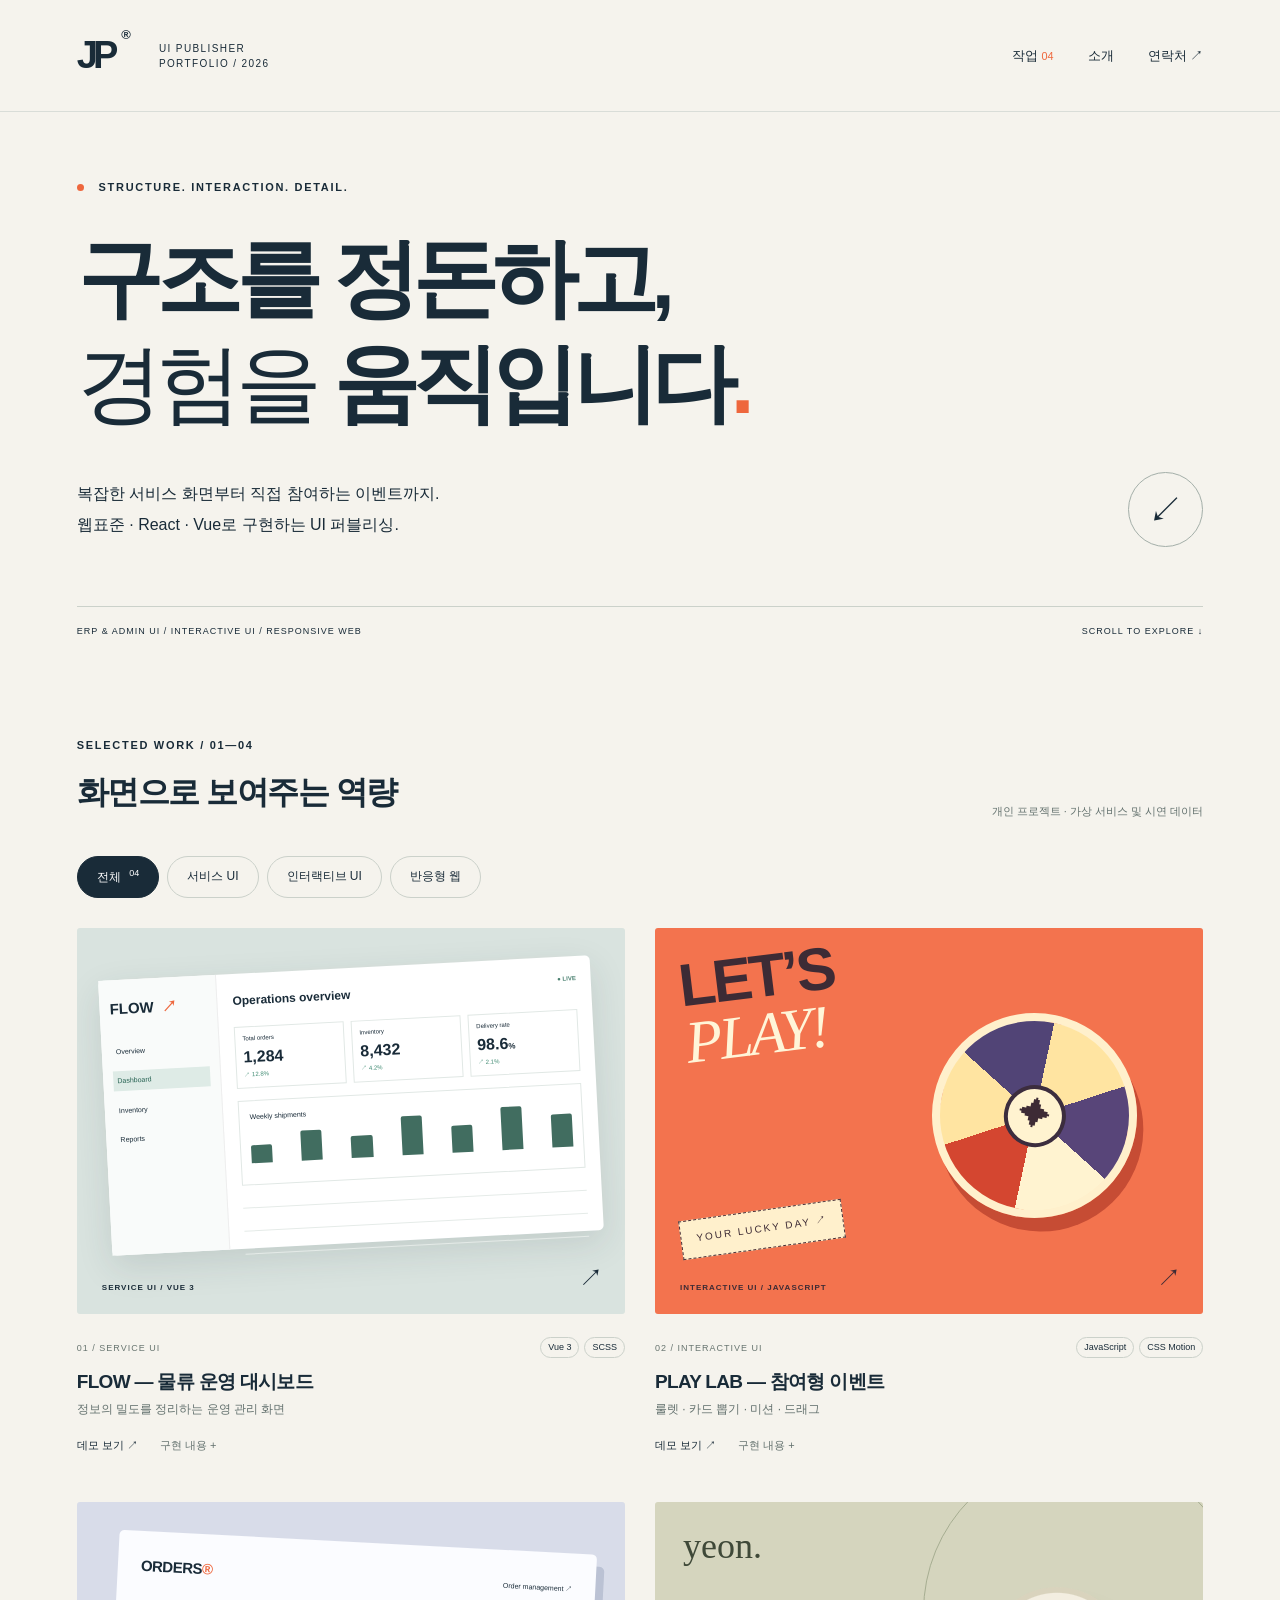
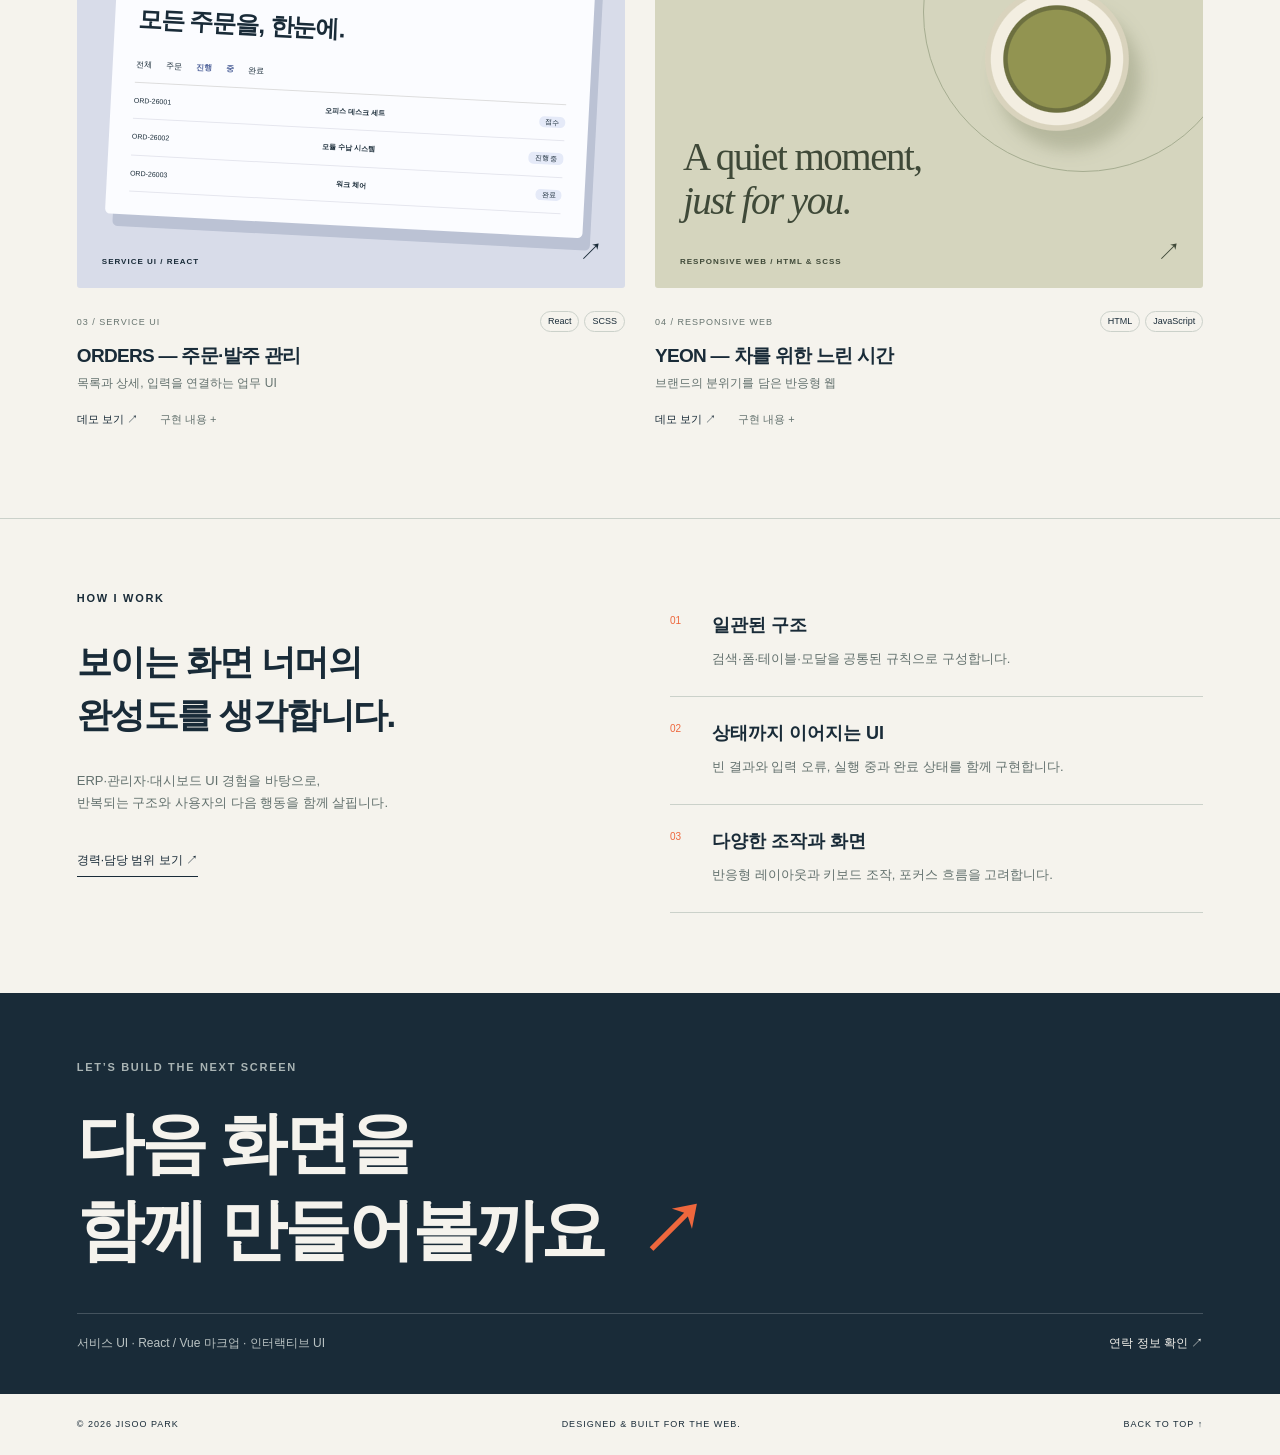
==== index.html @ fe29c584 "Add files via upload" ====
<!doctype html><html lang="ko"><head><meta charset="UTF-8"><meta name="viewport" content="width=device-width,initial-scale=1"><meta name="description" content="박지수의 UI 퍼블리싱 포트폴리오. 서비스 UI, React, Vue, JavaScript 인터랙션."><title>JISOO PARK — UI Publishing Portfolio</title>  <script type="module" crossorigin src="./assets/main-DHSq8TQf.js"></script>
  <link rel="modulepreload" crossorigin href="./assets/style-luWbWYtQ.js">
  <link rel="stylesheet" crossorigin href="./assets/style-BdWT83rc.css">
</head><body><a class="skip" href="#main">본문 바로가기</a><header class="site-header"><a class="wordmark" href="./index.html">JP<span>®</span></a><span class="header-caption">UI PUBLISHER<br>PORTFOLIO / 2026</span><nav aria-label="주요 메뉴"><a href="#work">작업 <small>04</small></a><a href="#about">소개</a><a href="#contact">연락처 ↗</a></nav></header><main id="main"><section class="hero"><div class="eyebrow"><span class="orange-dot"></span> STRUCTURE. INTERACTION. DETAIL.</div><h1>구조를 정돈하고,<br><span class="serif">경험을</span> 움직입니다<span class="orange">.</span></h1><div class="hero-bottom"><p>복잡한 서비스 화면부터 직접 참여하는 이벤트까지.<br>웹표준 · React · Vue로 구현하는 UI 퍼블리싱.</p><a class="circle-link" href="#work" aria-label="작업 보러 내려가기">↙</a></div><div class="hero-foot"><span>ERP & ADMIN UI / INTERACTIVE UI / RESPONSIVE WEB</span><span>SCROLL TO EXPLORE ↓</span></div></section><section class="work-section" id="work"><div class="section-heading"><div><div class="eyebrow">SELECTED WORK / 01—04</div><h2>화면으로 보여주는 역량</h2></div><p>개인 프로젝트 · 가상 서비스 및 시연 데이터</p></div><div class="filters" role="group" aria-label="작업 유형 필터"><button class="active" data-filter="all" aria-pressed="true">전체 <sup>04</sup></button><button data-filter="service" aria-pressed="false">서비스 UI</button><button data-filter="interactive" aria-pressed="false">인터랙티브 UI</button><button data-filter="responsive" aria-pressed="false">반응형 웹</button></div><p id="filter-status" class="sr-only" aria-live="polite"></p><div class="project-grid">
<article class="project" data-category="service"><a href="./demos/vue/" class="project-art art-admin" aria-label="물류 운영 대시보드 Vue 데모 보기"><div class="mini-admin"><aside><b>FLOW<span>↗</span></b><i>Overview</i><i class="selected">Dashboard</i><i>Inventory</i><i>Reports</i></aside><div class="mini-main"><div class="mini-top">Operations overview <span>● LIVE</span></div><div class="mini-kpis"><div>Total orders<strong>1,284</strong><em>↗ 12.8%</em></div><div>Inventory<strong>8,432</strong><em>↗ 4.2%</em></div><div>Delivery rate<strong>98.6<small>%</small></strong><em>↗ 2.1%</em></div></div><div class="mini-chart"><span>Weekly shipments</span><div class="bars"><i style="--h:40%"></i><i style="--h:65%"></i><i style="--h:48%"></i><i style="--h:85%"></i><i style="--h:60%"></i><i style="--h:95%"></i><i style="--h:72%"></i></div></div><div class="mini-lines"><i></i><i></i><i></i></div></div></div><span class="art-label">SERVICE UI / VUE 3</span><span class="art-arrow">↗</span></a><div class="project-caption"><div><span class="project-no">01 / SERVICE UI</span><h3>FLOW — 물류 운영 대시보드</h3><p>정보의 밀도를 정리하는 운영 관리 화면</p></div><div class="tags"><span>Vue 3</span><span>SCSS</span></div></div><div class="project-links"><a href="./demos/vue/">데모 보기 ↗</a><button data-detail="vue">구현 내용 +</button></div></article>
<article class="project" data-category="interactive"><a href="./demos/interactive/" class="project-art art-play" aria-label="JavaScript 참여형 UI 데모 보기"><span class="play-title">LET’S<br><em>PLAY!</em></span><div class="mini-wheel"><span>✦</span></div><div class="ticket">YOUR LUCKY DAY ↗</div><span class="art-label">INTERACTIVE UI / JAVASCRIPT</span><span class="art-arrow">↗</span></a><div class="project-caption"><div><span class="project-no">02 / INTERACTIVE UI</span><h3>PLAY LAB — 참여형 이벤트</h3><p>룰렛 · 카드 뽑기 · 미션 · 드래그</p></div><div class="tags"><span>JavaScript</span><span>CSS Motion</span></div></div><div class="project-links"><a href="./demos/interactive/">데모 보기 ↗</a><button data-detail="interactive">구현 내용 +</button></div></article>
<article class="project" data-category="service"><a href="./demos/react/" class="project-art art-orders" aria-label="React 주문 관리 데모 보기"><div class="order-preview"><div class="order-head"><b>ORDERS<span>®</span></b><span>Order management ↗</span></div><h4>모든 주문을, 한눈에.</h4><div class="order-preview-tabs">전체 주문 <b>진행 중</b> 완료</div><div class="preview-row"><span>ORD-26001</span><b>오피스 데스크 세트</b><em>접수</em></div><div class="preview-row"><span>ORD-26002</span><b>모듈 수납 시스템</b><em>진행 중</em></div><div class="preview-row"><span>ORD-26003</span><b>워크 체어</b><em>완료</em></div></div><span class="art-label">SERVICE UI / REACT</span><span class="art-arrow">↗</span></a><div class="project-caption"><div><span class="project-no">03 / SERVICE UI</span><h3>ORDERS — 주문·발주 관리</h3><p>목록과 상세, 입력을 연결하는 업무 UI</p></div><div class="tags"><span>React</span><span>SCSS</span></div></div><div class="project-links"><a href="./demos/react/">데모 보기 ↗</a><button data-detail="react">구현 내용 +</button></div></article>
<article class="project" data-category="responsive"><a href="./demos/brand/" class="project-art art-tea" aria-label="반응형 티 브랜드 웹 데모 보기"><span class="tea-logo">yeon.</span><div class="tea-orbit"></div><div class="tea-cup"></div><div class="tea-copy">A quiet moment,<br><em>just for you.</em></div><span class="art-label">RESPONSIVE WEB / HTML & SCSS</span><span class="art-arrow">↗</span></a><div class="project-caption"><div><span class="project-no">04 / RESPONSIVE WEB</span><h3>YEON — 차를 위한 느린 시간</h3><p>브랜드의 분위기를 담은 반응형 웹</p></div><div class="tags"><span>HTML</span><span>JavaScript</span></div></div><div class="project-links"><a href="./demos/brand/">데모 보기 ↗</a><button data-detail="brand">구현 내용 +</button></div></article>
</div></section><section class="about-section" id="about"><div><div class="eyebrow">HOW I WORK</div><h2>보이는 화면 너머의<br>완성도를 생각합니다.</h2><p>ERP·관리자·대시보드 UI 경험을 바탕으로,<br>반복되는 구조와 사용자의 다음 행동을 함께 살핍니다.</p><a href="./profile.html" class="text-link">경력·담당 범위 보기 ↗</a></div><div class="principles"><div><span>01</span><h3>일관된 구조</h3><p>검색·폼·테이블·모달을 공통된 규칙으로 구성합니다.</p></div><div><span>02</span><h3>상태까지 이어지는 UI</h3><p>빈 결과와 입력 오류, 실행 중과 완료 상태를 함께 구현합니다.</p></div><div><span>03</span><h3>다양한 조작과 화면</h3><p>반응형 레이아웃과 키보드 조작, 포커스 흐름을 고려합니다.</p></div></div></section><section class="contact-section" id="contact"><div class="eyebrow">LET’S BUILD THE NEXT SCREEN</div><h2>다음 화면을<br>함께 만들어볼까요<span>↗</span></h2><div class="contact-bottom"><p>서비스 UI · React / Vue 마크업 · 인터랙티브 UI</p><a id="contact-link" href="./profile.html#contact">연락 정보 확인 ↗</a></div></section></main><footer><span>© 2026 JISOO PARK</span><span>DESIGNED & BUILT FOR THE WEB.</span><a href="#">BACK TO TOP ↑</a></footer><dialog id="details"><button class="dialog-close" aria-label="닫기">×</button><div id="detail-body"></div></dialog></body></html>
---- assets/style-BdWT83rc.css ----
*{box-sizing:border-box}html{scroll-behavior:smooth;scroll-padding-top:24px}body{margin:0;background:#f5f3ed;color:#192b38;font-family:Arial,Apple SD Gothic Neo,Malgun Gothic,sans-serif;font-size:15px;line-height:1.65}a{color:inherit;text-decoration:none}button,input,select{font:inherit}button,a,input,select,summary{outline-offset:5px}button{cursor:pointer}button:disabled{cursor:wait;opacity:.55}button:focus-visible,a:focus-visible,input:focus-visible,select:focus-visible,summary:focus-visible{outline:3px solid #ee673d}.skip{position:fixed;left:16px;top:-100px;z-index:100;background:#192b38;color:#fff;padding:12px}.skip:focus{top:12px}.sr-only{position:absolute;width:1px;height:1px;overflow:hidden;clip-path:inset(50%)}.site-header,main>section,footer{padding-left:6%;padding-right:6%}.site-header{display:flex;align-items:center;gap:28px;height:112px;border-bottom:1px solid #d9ddd8}.wordmark{font-size:38px;font-weight:900;letter-spacing:-5px}.wordmark span{font-size:13px;vertical-align:top;letter-spacing:0;margin-left:8px}.header-caption{font-size:10px;line-height:1.5;letter-spacing:1.4px}.site-header nav{margin-left:auto;display:flex;gap:34px;font-size:13px}.site-header small{color:#ee673d}.eyebrow{font-size:11px;letter-spacing:1.7px;font-weight:700}.orange-dot{width:7px;height:7px;border-radius:50%;display:inline-block;background:#ee673d;margin-right:10px}.hero{padding-top:66px}.hero h1{font-size:clamp(40px,6.7vw,100px);line-height:1.22;letter-spacing:-.075em;margin:30px 0 28px;font-weight:800}.serif{font-weight:500}.orange{color:#ee673d}.hero-bottom{display:flex;align-items:center;justify-content:space-between;margin-bottom:50px}.hero-bottom p{font-size:16px;line-height:1.9}.circle-link{border:1px solid #a4afa9;border-radius:50%;width:75px;height:75px;display:grid;place-items:center;font-size:36px;transition:.25s}.circle-link:hover{background:#192b38;color:#f5f3ed;transform:rotate(-15deg)}.hero-foot{display:flex;justify-content:space-between;border-top:1px solid #cbd1ca;padding:17px 0;font-size:9px;letter-spacing:1px}.work-section{padding-top:80px;padding-bottom:90px}.section-heading{display:flex;align-items:end;justify-content:space-between}.section-heading h2{font-size:32px;letter-spacing:-1.5px;margin:12px 0}.section-heading>p{font-size:11px;color:#63716e}.filters{display:flex;gap:8px;flex-wrap:wrap;margin:25px 0 30px}.filters button{background:transparent;border:1px solid #cbd1ca;border-radius:30px;padding:9px 19px;font-size:12px;color:#192b38}.filters .active{background:#192b38;color:#fff;border-color:#192b38}.filters sup{margin-left:5px;font-size:9px}.project-grid{display:grid;grid-template-columns:1fr 1fr;gap:48px 30px}.project[hidden]{display:none}.project-art{display:block;position:relative;aspect-ratio:1.42;overflow:hidden;border-radius:3px}.art-label{position:absolute;bottom:20px;left:25px;font-size:8px;letter-spacing:1px;font-weight:700}.art-arrow{position:absolute;bottom:16px;right:22px;font-size:24px}.project-art>div{transition:transform .45s}.project-art:hover>div{transform:translateY(-4px)}.art-admin{background:#d9e3df;padding:40px 28px}.mini-admin{display:flex;background:#fff;border-radius:5px;box-shadow:0 12px 35px #243b3c20;height:90%;font-size:7px;transform:rotate(-3deg)}.mini-admin aside{width:24%;padding:17px 10px;border-right:1px solid #eee;background:#f9fbfa}.mini-admin aside b{font-size:15px;display:block;margin-bottom:20px}.mini-admin aside b span{color:#ee673d;margin-left:8px}.mini-admin i{display:block;font-style:normal;margin:10px 0;padding:4px}.mini-admin .selected{background:#deebe6;color:#276353}.mini-main{padding:18px 15px;flex:1}.mini-top{font-size:12px;font-weight:700}.mini-top>span{float:right;color:#4a8070;font-size:6px}.mini-kpis{display:flex;gap:7px;margin-top:15px}.mini-kpis>div{border:1px solid #e1e8e5;padding:7px;flex:1;font-size:6px}.mini-kpis strong{display:block;font-size:16px}.mini-kpis em{font-style:normal;color:#3e8a71}.mini-kpis small{font-size:8px}.mini-chart{border:1px solid #e1e8e5;margin-top:12px;padding:10px;height:85px}.bars{display:flex;align-items:end;gap:9%;height:45px;margin-top:5px}.bars i{background:#416d60;height:var(--h);width:8%;border-radius:2px 2px 0 0}.mini-lines i{display:block;border-bottom:1px solid #e5ebe8;height:13px}.art-play{background:#f3734e;color:#3d2b35}.play-title{position:absolute;top:20px;left:27px;font-size:60px;font-weight:900;line-height:.95;letter-spacing:-3px;z-index:1;transform:rotate(-7deg)}.play-title em{font-family:Georgia,serif;color:#fff5d8;font-weight:500}.mini-wheel{width:205px;height:205px;background:conic-gradient(#ffe4a1 0 60deg,#584579 60deg 120deg,#fff3d0 120deg 180deg,#d44630 180deg 240deg,#ffe4a1 240deg 300deg,#514476 300deg);border-radius:50%;position:absolute;right:12%;top:22%;border:8px solid #fff0cc;box-shadow:9px 12px #c64c34;display:grid;place-items:center;transform:rotate(12deg)}.mini-wheel span{border-radius:50%;background:#fff3d0;border:4px solid #3c2d3e;font-size:32px;width:62px;height:62px;text-align:center}.ticket{position:absolute;left:25px;bottom:65px;padding:10px 15px;background:#fff0cc;font-size:10px;letter-spacing:2px;transform:rotate(-8deg);border:1px dashed #4a3038}.art-orders{background:#d8dce9;padding:40px 35px}.order-preview{background:#fbfcff;border-radius:5px;padding:23px;box-shadow:8px 12px #bbc2d4;transform:rotate(3deg)}.order-head{display:flex;justify-content:space-between;align-items:center;font-size:7px}.order-head b{font-size:15px;letter-spacing:-.5px}.order-head b span{color:#ee673d}.order-preview h4{font-size:24px;letter-spacing:-1px;margin:20px 0}.order-preview-tabs{font-size:8px;word-spacing:12px;border-bottom:1px solid #ddd;padding-bottom:10px}.order-preview-tabs b{color:#52659c}.preview-row{display:flex;justify-content:space-between;font-size:7px;padding:12px 0;border-bottom:1px solid #e5e6ee}.preview-row em{font-style:normal;background:#e5eaf8;padding:0 6px;border-radius:5px}.art-tea{background:#d5d5be;color:#3f4938}.tea-logo{position:absolute;left:28px;top:15px;font-family:Georgia,serif;font-size:36px}.tea-orbit{width:320px;height:320px;border:1px solid #a6ad91;border-radius:50%;position:absolute;right:-40px;top:-50px}.tea-cup{position:absolute;right:12%;top:20%;width:160px;height:160px;border-radius:50%;background:radial-gradient(circle,#929451 0 43%,#6d7040 44% 47%,#f3eee1 48% 58%,#d9d3bd 59% 63%,transparent 64%);filter:drop-shadow(12px 19px 8px rgba(89,97,61,.2509803922))}.tea-copy{position:absolute;left:28px;bottom:65px;font-size:39px;line-height:1.13;font-family:Georgia,serif;letter-spacing:-1.5px}.tea-copy em{font-weight:400}.project-caption{display:flex;justify-content:space-between;gap:10px;padding-top:20px}.project-no{font-size:9px;letter-spacing:1px;color:#687570}.project-caption h3{font-size:19px;margin:7px 0 3px;letter-spacing:-.7px}.project-caption p{font-size:12px;color:#63716e;margin:0}.tags{display:flex;gap:5px;flex-wrap:wrap;align-content:start;padding-top:3px}.tags span{border:1px solid #cbd1ca;font-size:9px;padding:2px 7px;border-radius:20px;white-space:nowrap}.project-links{display:flex;gap:22px;margin-top:16px;font-size:11px}.project-links button{border:0;background:none;color:#63716e;padding:0}.about-section{border-top:1px solid #cbd1ca;padding-top:70px;padding-bottom:80px;display:grid;grid-template-columns:1fr 1fr;gap:60px}.about-section h2{font-size:35px;line-height:1.5;letter-spacing:-1.5px}.about-section p{font-size:13px;color:#63716e}.text-link{font-size:12px;border-bottom:1px solid;padding-bottom:5px;display:inline-block;margin-top:25px}.principles>div{position:relative;padding:22px 0 20px 42px;border-bottom:1px solid #cbd1ca}.principles span{position:absolute;left:0;top:24px;font-size:10px;color:#ee673d}.principles h3{margin:0;font-size:18px}.principles p{margin:7px 0}.contact-section{background:#192b38;color:#f5f3ed;padding-top:65px;padding-bottom:40px}.contact-section .eyebrow{color:#a9b4b4}.contact-section h2{font-size:clamp(32px,5.2vw,72px);line-height:1.3;letter-spacing:-3px;margin:24px 0 40px}.contact-section h2 span{color:#ee673d;margin-left:35px}.contact-bottom{display:flex;justify-content:space-between;border-top:1px solid rgba(255,255,255,.1882352941);padding-top:20px;font-size:12px}.contact-bottom p{margin:0;color:#bac3c3}footer{display:flex;justify-content:space-between;padding-top:23px;padding-bottom:23px;font-size:9px;letter-spacing:1px}dialog{border:0;border-radius:12px;padding:40px;width:min(620px,90vw);color:#192b38;background:#f5f3ed;max-height:85vh}dialog::backdrop{background:#15263199}.dialog-close{position:absolute;right:15px;top:10px;border:0;background:none;font-size:30px}dialog h2{font-size:28px}dialog li{margin-bottom:10px}dialog .button{display:inline-block;margin-top:20px}.button{border:0;background:#192b38;color:#fff;padding:10px 20px;border-radius:6px;font-size:13px}.button.secondary{background:#fff;color:#192b38;border:1px solid #ced7d2}.badge{padding:4px 9px;border-radius:20px;background:#e6eee9;color:#3e6556;font-size:11px;white-space:nowrap}.notice{padding:12px 16px;background:#fff3df;border:1px solid #eadcc0;border-radius:6px;font-size:12px;color:#736447}.demo-top{display:flex;justify-content:space-between;align-items:center;padding:16px 5%;background:#192b38;color:#fff;font-size:12px}.demo-wrap{max-width:1250px;margin:auto;padding:40px 5%}.demo-wrap h1{font-size:34px;letter-spacing:-1.5px;margin:8px 0}.demo-wrap h2{font-size:20px}.demo-heading{display:flex;justify-content:space-between;align-items:center;gap:20px;margin:25px 0}.subtle{color:#6a7774;font-size:13px}.stat-grid{display:grid;grid-template-columns:repeat(3,1fr);gap:18px;margin:24px 0}.stat{background:#fff;border:1px solid #dde3dd;border-radius:8px;padding:22px}.stat strong{display:block;font-size:30px;margin-top:8px}.stat small{color:#41705e}.panel{background:#fff;border:1px solid #dde3dd;border-radius:8px;padding:24px;margin:18px 0}.toolbar{display:flex;flex-wrap:wrap;gap:10px;align-items:end}.toolbar label{display:grid;gap:5px;font-size:12px;flex:1;min-width:130px}input,select{border:1px solid #cbd5ce;border-radius:5px;padding:9px 12px;max-width:100%;background:#fff;color:#192b38}table{width:100%;border-collapse:collapse;white-space:nowrap;font-size:13px}th{text-align:left;background:#f4f6f3;font-size:11px;color:#6a7774}td,th{padding:14px 12px;border-bottom:1px solid #e6ebe6}.table-scroll{overflow:auto;margin-top:20px}.table-link{border:0;background:none;color:#315e81;text-decoration:underline}.pagination{display:flex;justify-content:center;gap:8px;margin-top:20px}.pagination button{border:1px solid #d4dcd5;background:#fff;padding:5px 12px;border-radius:4px}.pagination .active{background:#192b38;color:#fff}.demo-tabs{display:flex;gap:6px;border-bottom:1px solid #cbd5ce;margin:20px 0}.demo-tabs button{border:0;background:none;padding:10px 18px;color:#627069}.demo-tabs .active{border-bottom:2px solid #ee673d;color:#192b38;font-weight:700}.data-chart{display:flex;align-items:end;gap:6%;height:170px;padding-top:20px;border-bottom:1px solid #d4dcd5}.data-chart>div{height:var(--h);background:#4f7c68;flex:1;min-height:15px;border-radius:5px 5px 0 0;position:relative}.data-chart span{position:absolute;bottom:4px;left:0;right:0;text-align:center;color:#fff;font-size:11px}.detail-grid{display:grid;grid-template-columns:1fr 1fr;gap:18px}.empty{text-align:center;padding:35px;color:#667771}.error{color:#b84428;font-size:12px}.form-stack{display:grid;gap:15px}.form-stack label{display:grid;gap:5px;font-size:13px}.toast{padding:12px;background:#dfeee6;border-radius:6px;margin:15px 0}.lab-body{background:#fff6e9}.lab-title{font-family:Georgia,serif;font-size:65px!important;color:#47314d}.lab-tabs{display:flex;gap:10px;flex-wrap:wrap;margin:22px 0}.lab-tabs button{padding:10px 20px;border:1px solid #d9cfc5;background:transparent;border-radius:25px}.lab-tabs .active{background:#49364f;color:#fff}.lab-panel{background:#fffdfa;border:1px solid #e6d8ca;border-radius:15px;padding:35px;text-align:center;min-height:400px}.wheel-wrap{position:relative;width:260px;height:260px;margin:15px auto 30px}.wheel{width:100%;height:100%;border:10px solid #f5dfb2;border-radius:50%;background:conic-gradient(#eb7657 0 60deg,#6d5882 60deg 120deg,#edc46f 120deg 180deg,#eb7657 180deg 240deg,#6d5882 240deg 300deg,#edc46f 300deg);transition:transform 3s cubic-bezier(.12,.65,.13,1);display:grid;place-items:center}.wheel b{background:#fff5e1;border-radius:50%;width:70px;height:70px;display:grid;place-items:center;font-size:30px;color:#49364f}.pointer{position:absolute;top:-10px;left:calc(50% - 12px);border-left:12px solid transparent;border-right:12px solid transparent;border-top:28px solid #49364f;z-index:1}.prize-legend{font-size:12px;color:#746572}.cards{display:flex;gap:16px;justify-content:center;margin:35px 0;flex-wrap:wrap}.draw-card{background:#6b577b;border:4px solid #e5c58a;color:#fff1d3;width:120px;height:160px;border-radius:10px;font-size:32px;transition:transform .3s}.draw-card.revealed{background:#fff0d5;color:#49364f;font-size:17px;transform:rotate(-3deg)}.mission-list{max-width:580px;margin:25px auto;text-align:left}.mission-row{display:flex;justify-content:space-between;align-items:center;padding:15px 0;border-bottom:1px solid #e4d9ce;gap:10px}.mission-row button{border:1px solid #d6c9bf;border-radius:6px;padding:7px 12px;background:#fff}.mission-row button:disabled{cursor:default}.mission-progress{width:100%;accent-color:#ee673d;height:16px}.drag-list{list-style:none;padding:0;max-width:550px;margin:25px auto;display:grid;gap:10px}.drag-item{display:flex;align-items:center;justify-content:space-between;background:#f4ece1;padding:16px;border:1px solid #dacabb;border-radius:6px;gap:10px;cursor:grab}.drag-item button{border:1px solid #cbb9a9;background:#fff;padding:4px 12px;border-radius:4px}.drag-item.selected{outline:3px solid #ed704f}.tea-page{background:#eff0e6;color:#3f4938}.tea-nav{display:flex;align-items:center;justify-content:space-between;padding:22px 6%;border-bottom:1px solid #ccd1be}.tea-nav b{font:36px Georgia,serif}.tea-nav div{display:flex;gap:25px;font-size:13px}.brand-hero{padding:70px 6%;min-height:500px;display:flex;align-items:center;justify-content:space-between;background:#d9ddc6;overflow:hidden;gap:30px}.brand-hero h1{font:clamp(42px,6vw,82px)/1.15 Georgia,serif;letter-spacing:-2px}.brand-hero p{font-size:14px;line-height:2}.brand-cup{flex:0 0 300px;width:300px;height:300px;background:radial-gradient(circle,#919952 0 43%,#6b773c 44% 47%,#fbf7e8 48% 57%,#c3c8ad 58% 62%,transparent 63%);filter:drop-shadow(20px 24px 12px rgba(83,101,53,.1882352941));border:1px solid #b8c0a5;border-radius:50%}.brand-section{max-width:1200px;margin:auto;padding:65px 6%}.brand-section h2{font:38px Georgia,serif}.tea-products{display:grid;grid-template-columns:repeat(3,1fr);gap:20px;margin-top:30px}.tea-product{padding:25px;background:#e3e6d6;border:1px solid #cbd1bd}.tea-tin{height:160px;margin:0 auto 25px;width:110px;background:linear-gradient(90deg,#819075,#a8b496,#849578);border-radius:7px 7px 15px 15px;display:grid;place-items:center;font:24px Georgia,serif;box-shadow:12px 12px #344c3020;color:#fff}.tea-product:nth-child(2) .tea-tin{background:linear-gradient(90deg,#b49168,#ccb28d,#b39875)}.tea-product:nth-child(3) .tea-tin{background:linear-gradient(90deg,#a17e79,#bca09b,#9f8179)}.tea-product h3{font-size:18px;margin:10px 0}.tea-product p{font-size:12px}.tea-product button{background:none;border:0;border-bottom:1px solid #526047;padding:6px 0}.faq details{border-bottom:1px solid #cbd1bd;padding:18px 0}.faq summary{cursor:pointer}.faq p{font-size:13px;color:#63705b}.profile-wrap{max-width:850px;margin:auto;padding:60px 6%}.profile-wrap section{padding:20px 0;border-bottom:1px solid #ccd1ca}.profile-wrap h1{font-size:45px;margin:5px 0}.profile-wrap li{margin:10px 0}@media(min-width:1500px){.site-header,main>section,footer{padding-left:max(6%,(100vw - 1320px) / 2);padding-right:max(6%,(100vw - 1320px) / 2)}}@media(max-width:800px){.site-header{height:85px;gap:18px}.site-header nav{gap:18px}.hero{padding-top:44px}.hero h1{font-size:8.2vw}.hero-bottom{margin-bottom:30px}.hero-bottom p{font-size:13px}.hero-foot{font-size:7px}.hero-foot span:last-child{display:none}.work-section{padding-top:50px}.section-heading{display:block}.section-heading h2{font-size:27px}.project-grid{gap:35px 20px}.project-caption{display:block}.tags{margin-top:9px}.project-art{aspect-ratio:1.2}.mini-admin{min-width:260px}.art-admin{padding:35px 15px}.mini-wheel{width:145px;height:145px;right:8%;top:30%}.play-title{font-size:45px}.order-preview{min-width:250px;padding:15px}.art-orders{padding:40px 20px}.tea-copy{font-size:29px}.tea-cup{width:130px;height:130px;right:4%}.about-section{gap:30px}.about-section h2{font-size:27px}.principles>div{padding-left:30px}.contact-bottom{gap:20px}.brand-cup{flex-basis:220px;height:220px}.tea-products{gap:10px}.tea-product{padding:20px 12px}}@media(max-width:560px){.header-caption{display:none}.site-header nav{font-size:11px}.hero h1{font-size:9vw;margin:30px 0}.hero-bottom p{font-size:12px}.circle-link{width:49px;height:49px;font-size:26px}.project-grid{grid-template-columns:1fr}.project-art{aspect-ratio:1.4}.mini-admin{min-width:0}.mini-wheel{width:190px;height:190px;top:20%}.play-title{font-size:60px}.project-caption{display:flex}.project-caption h3{font-size:17px}.tags{max-width:90px}.tea-copy{font-size:38px}.tea-cup{width:160px;height:160px;right:8%}.about-section{grid-template-columns:1fr}.about-section h2{font-size:30px}.contact-section h2{letter-spacing:-1.5px}.contact-bottom{display:block}.contact-bottom a{display:inline-block;margin-top:20px}footer span:nth-child(2){display:none}.stat-grid{gap:8px}.stat{padding:12px}.stat strong{font-size:23px}.stat small{font-size:9px}.demo-wrap{padding-top:24px}.demo-wrap h1{font-size:28px}.demo-heading{flex-wrap:wrap}.panel{padding:16px}.detail-grid{grid-template-columns:1fr}.lab-panel{padding:25px 12px}.lab-title{font-size:48px!important}.cards{gap:8px}.draw-card{width:85px;height:125px}.brand-hero{display:block;padding-top:40px}.brand-cup{width:240px;height:240px;margin:30px auto 0}.tea-nav div{gap:15px}.tea-products{grid-template-columns:1fr}.tea-product{padding:25px}.tea-tin{height:180px;width:130px}.hero-foot{letter-spacing:.3px}.drag-item{padding:12px;font-size:12px}.drag-item button{padding:4px 8px}}@media(prefers-reduced-motion:reduce){html{scroll-behavior:auto}*,*:before,*:after{animation-duration:.01ms!important;transition-duration:.01ms!important}.wheel{transition-duration:.01ms!important}}.resume-page{background:#e8ece9}.resume-layout{max-width:1080px;margin:0 auto;padding:32px 24px 55px}.resume-toolbar{display:flex;justify-content:space-between;align-items:center;gap:20px}.resume-toolbar p{margin:5px 0;font-size:22px;font-weight:700;letter-spacing:-.7px}.resume-actions{display:flex;gap:10px;flex-wrap:wrap}.resume-help{font-size:12px;color:#5a6962;margin:16px 0 25px}.resume-sheet{background:#fff;padding:45px 48px;margin-bottom:25px;box-shadow:0 5px 25px #172f2010;border:1px solid #dbe2dc}.card-title{display:flex;justify-content:space-between;gap:20px;align-items:center;border-bottom:2px solid #192b38;padding-bottom:20px;margin-bottom:22px}.card-title h1{font-size:32px;letter-spacing:-1px;margin:10px 0 4px;line-height:1.4}.card-title p{margin:0;font-size:13px}.card-title .eyebrow{font-size:10px;color:#65736c}.card-title>span{font-size:10px;letter-spacing:1px;white-space:nowrap;color:#63726a}.card-title h2{font-size:26px;margin:8px 0;letter-spacing:-1px}.card-summary{font-size:13px;line-height:1.85;margin-bottom:25px}.card-section{margin:22px 0}.card-section h2{font-size:17px;letter-spacing:-.4px;margin:0 0 10px}.resume-table{table-layout:fixed;white-space:normal;font-size:12px;border:1px solid #d9d9d9;color:#192b38}.resume-table th,.resume-table td{border:1px solid #d9d9d9;padding:11px 12px;vertical-align:middle;overflow-wrap:anywhere;line-height:1.65}.resume-table th{background:#e9eef1;color:#192b38;font-size:11px;font-weight:700}.resume-table thead th{text-align:center}.resume-table thead~tbody tr:nth-child(2n){background:#f8faf9}.card-note{font-size:12px;line-height:1.85}.resume-foot{display:flex;justify-content:space-between;gap:20px;font-size:12px;color:#586b60}.resume-table-wrap{width:100%;overflow-x:auto}@media(max-width:650px){.resume-layout{padding:22px 14px}.resume-toolbar{align-items:start;flex-direction:column}.resume-actions{width:100%}.resume-actions>*{text-align:center;flex:1;font-size:12px;padding:10px}.resume-sheet{padding:25px 18px}.card-title h1{font-size:27px}.card-title h2{font-size:22px}.resume-table{font-size:11px}.resume-table th,.resume-table td{padding:9px 7px}.card-section .resume-table{min-width:540px}.card-section:first-of-type .resume-table{min-width:470px}.resume-help{font-size:11px}.resume-foot{flex-direction:column;gap:8px}.card-summary{font-size:12px}.card-title .eyebrow{font-size:8px}}@page{size:A4 portrait;margin:13mm}@media print{html,body.resume-page{margin:0!important;padding:0!important;background:#fff!important;color:#000!important;font-size:10pt;scroll-behavior:auto}.no-print,.skip{display:none!important}.resume-layout{max-width:none;margin:0;padding:0}.resume-sheet{border:0;box-shadow:none;padding:0;margin:0;break-after:page;page-break-after:always}.resume-sheet:last-child{break-after:auto;page-break-after:auto}.card-title{border-bottom:1pt solid #000;padding-bottom:4mm;margin-bottom:4mm;break-inside:avoid}.card-title h1{font-size:22pt;margin:2mm 0}.card-title h2{font-size:18pt}.card-title .eyebrow{font-size:8pt}.card-summary{font-size:10pt;line-height:1.65;margin-bottom:4mm}.card-section{margin:4mm 0;break-inside:avoid;page-break-inside:avoid}.card-section h2{font-size:12pt;margin-bottom:2mm;break-after:avoid}.resume-table-wrap{overflow:visible}.resume-table,.card-section .resume-table,.card-section:first-of-type .resume-table{width:100%;min-width:0;font-size:9pt;table-layout:fixed}.resume-table th,.resume-table td{padding:2.2mm 2.5mm;border:.5pt solid #aaa;line-height:1.5;color:#000;font-size:9pt}.resume-table th{background:#eceff1!important;print-color-adjust:exact;-webkit-print-color-adjust:exact}.resume-table tr{break-inside:avoid;page-break-inside:avoid}.resume-table thead{display:table-header-group}.card-note{font-size:10pt;line-height:1.65}a{color:#000;text-decoration:none}}.resume-review{margin:0 0 24px;padding:14px 18px;background:#fff6e8;border:1px solid #e7d4b7;border-radius:6px;font-size:12px}.resume-review summary{cursor:pointer;font-weight:700}.resume-review li{margin:7px 0;line-height:1.8}
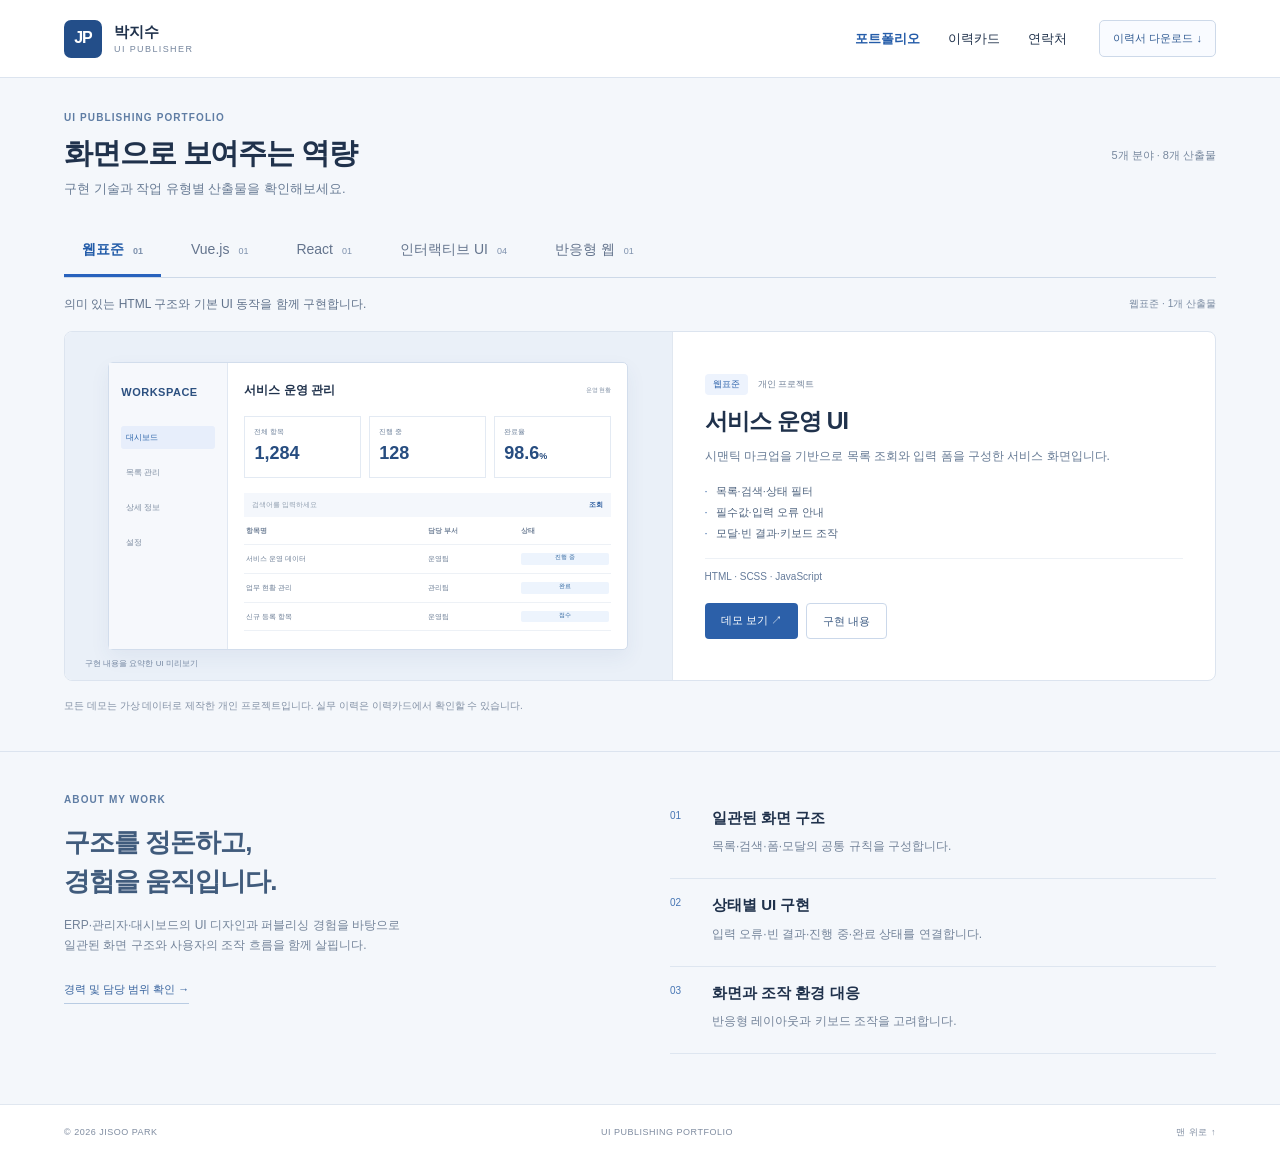
==== commit d75650b0: "Add files via upload" ====
--- a/index.html
+++ b/index.html
@@ -1,9 +1,4 @@
-<!doctype html><html lang="ko"><head><meta charset="UTF-8"><meta name="viewport" content="width=device-width,initial-scale=1"><meta name="description" content="박지수의 UI 퍼블리싱 포트폴리오. 서비스 UI, React, Vue, JavaScript 인터랙션."><title>JISOO PARK — UI Publishing Portfolio</title>  <script type="module" crossorigin src="./assets/main-DHSq8TQf.js"></script>
-  <link rel="modulepreload" crossorigin href="./assets/style-luWbWYtQ.js">
-  <link rel="stylesheet" crossorigin href="./assets/style-BdWT83rc.css">
-</head><body><a class="skip" href="#main">본문 바로가기</a><header class="site-header"><a class="wordmark" href="./index.html">JP<span>®</span></a><span class="header-caption">UI PUBLISHER<br>PORTFOLIO / 2026</span><nav aria-label="주요 메뉴"><a href="#work">작업 <small>04</small></a><a href="#about">소개</a><a href="#contact">연락처 ↗</a></nav></header><main id="main"><section class="hero"><div class="eyebrow"><span class="orange-dot"></span> STRUCTURE. INTERACTION. DETAIL.</div><h1>구조를 정돈하고,<br><span class="serif">경험을</span> 움직입니다<span class="orange">.</span></h1><div class="hero-bottom"><p>복잡한 서비스 화면부터 직접 참여하는 이벤트까지.<br>웹표준 · React · Vue로 구현하는 UI 퍼블리싱.</p><a class="circle-link" href="#work" aria-label="작업 보러 내려가기">↙</a></div><div class="hero-foot"><span>ERP & ADMIN UI / INTERACTIVE UI / RESPONSIVE WEB</span><span>SCROLL TO EXPLORE ↓</span></div></section><section class="work-section" id="work"><div class="section-heading"><div><div class="eyebrow">SELECTED WORK / 01—04</div><h2>화면으로 보여주는 역량</h2></div><p>개인 프로젝트 · 가상 서비스 및 시연 데이터</p></div><div class="filters" role="group" aria-label="작업 유형 필터"><button class="active" data-filter="all" aria-pressed="true">전체 <sup>04</sup></button><button data-filter="service" aria-pressed="false">서비스 UI</button><button data-filter="interactive" aria-pressed="false">인터랙티브 UI</button><button data-filter="responsive" aria-pressed="false">반응형 웹</button></div><p id="filter-status" class="sr-only" aria-live="polite"></p><div class="project-grid">
-<article class="project" data-category="service"><a href="./demos/vue/" class="project-art art-admin" aria-label="물류 운영 대시보드 Vue 데모 보기"><div class="mini-admin"><aside><b>FLOW<span>↗</span></b><i>Overview</i><i class="selected">Dashboard</i><i>Inventory</i><i>Reports</i></aside><div class="mini-main"><div class="mini-top">Operations overview <span>● LIVE</span></div><div class="mini-kpis"><div>Total orders<strong>1,284</strong><em>↗ 12.8%</em></div><div>Inventory<strong>8,432</strong><em>↗ 4.2%</em></div><div>Delivery rate<strong>98.6<small>%</small></strong><em>↗ 2.1%</em></div></div><div class="mini-chart"><span>Weekly shipments</span><div class="bars"><i style="--h:40%"></i><i style="--h:65%"></i><i style="--h:48%"></i><i style="--h:85%"></i><i style="--h:60%"></i><i style="--h:95%"></i><i style="--h:72%"></i></div></div><div class="mini-lines"><i></i><i></i><i></i></div></div></div><span class="art-label">SERVICE UI / VUE 3</span><span class="art-arrow">↗</span></a><div class="project-caption"><div><span class="project-no">01 / SERVICE UI</span><h3>FLOW — 물류 운영 대시보드</h3><p>정보의 밀도를 정리하는 운영 관리 화면</p></div><div class="tags"><span>Vue 3</span><span>SCSS</span></div></div><div class="project-links"><a href="./demos/vue/">데모 보기 ↗</a><button data-detail="vue">구현 내용 +</button></div></article>
-<article class="project" data-category="interactive"><a href="./demos/interactive/" class="project-art art-play" aria-label="JavaScript 참여형 UI 데모 보기"><span class="play-title">LET’S<br><em>PLAY!</em></span><div class="mini-wheel"><span>✦</span></div><div class="ticket">YOUR LUCKY DAY ↗</div><span class="art-label">INTERACTIVE UI / JAVASCRIPT</span><span class="art-arrow">↗</span></a><div class="project-caption"><div><span class="project-no">02 / INTERACTIVE UI</span><h3>PLAY LAB — 참여형 이벤트</h3><p>룰렛 · 카드 뽑기 · 미션 · 드래그</p></div><div class="tags"><span>JavaScript</span><span>CSS Motion</span></div></div><div class="project-links"><a href="./demos/interactive/">데모 보기 ↗</a><button data-detail="interactive">구현 내용 +</button></div></article>
-<article class="project" data-category="service"><a href="./demos/react/" class="project-art art-orders" aria-label="React 주문 관리 데모 보기"><div class="order-preview"><div class="order-head"><b>ORDERS<span>®</span></b><span>Order management ↗</span></div><h4>모든 주문을, 한눈에.</h4><div class="order-preview-tabs">전체 주문 <b>진행 중</b> 완료</div><div class="preview-row"><span>ORD-26001</span><b>오피스 데스크 세트</b><em>접수</em></div><div class="preview-row"><span>ORD-26002</span><b>모듈 수납 시스템</b><em>진행 중</em></div><div class="preview-row"><span>ORD-26003</span><b>워크 체어</b><em>완료</em></div></div><span class="art-label">SERVICE UI / REACT</span><span class="art-arrow">↗</span></a><div class="project-caption"><div><span class="project-no">03 / SERVICE UI</span><h3>ORDERS — 주문·발주 관리</h3><p>목록과 상세, 입력을 연결하는 업무 UI</p></div><div class="tags"><span>React</span><span>SCSS</span></div></div><div class="project-links"><a href="./demos/react/">데모 보기 ↗</a><button data-detail="react">구현 내용 +</button></div></article>
-<article class="project" data-category="responsive"><a href="./demos/brand/" class="project-art art-tea" aria-label="반응형 티 브랜드 웹 데모 보기"><span class="tea-logo">yeon.</span><div class="tea-orbit"></div><div class="tea-cup"></div><div class="tea-copy">A quiet moment,<br><em>just for you.</em></div><span class="art-label">RESPONSIVE WEB / HTML & SCSS</span><span class="art-arrow">↗</span></a><div class="project-caption"><div><span class="project-no">04 / RESPONSIVE WEB</span><h3>YEON — 차를 위한 느린 시간</h3><p>브랜드의 분위기를 담은 반응형 웹</p></div><div class="tags"><span>HTML</span><span>JavaScript</span></div></div><div class="project-links"><a href="./demos/brand/">데모 보기 ↗</a><button data-detail="brand">구현 내용 +</button></div></article>
-</div></section><section class="about-section" id="about"><div><div class="eyebrow">HOW I WORK</div><h2>보이는 화면 너머의<br>완성도를 생각합니다.</h2><p>ERP·관리자·대시보드 UI 경험을 바탕으로,<br>반복되는 구조와 사용자의 다음 행동을 함께 살핍니다.</p><a href="./profile.html" class="text-link">경력·담당 범위 보기 ↗</a></div><div class="principles"><div><span>01</span><h3>일관된 구조</h3><p>검색·폼·테이블·모달을 공통된 규칙으로 구성합니다.</p></div><div><span>02</span><h3>상태까지 이어지는 UI</h3><p>빈 결과와 입력 오류, 실행 중과 완료 상태를 함께 구현합니다.</p></div><div><span>03</span><h3>다양한 조작과 화면</h3><p>반응형 레이아웃과 키보드 조작, 포커스 흐름을 고려합니다.</p></div></div></section><section class="contact-section" id="contact"><div class="eyebrow">LET’S BUILD THE NEXT SCREEN</div><h2>다음 화면을<br>함께 만들어볼까요<span>↗</span></h2><div class="contact-bottom"><p>서비스 UI · React / Vue 마크업 · 인터랙티브 UI</p><a id="contact-link" href="./profile.html#contact">연락 정보 확인 ↗</a></div></section></main><footer><span>© 2026 JISOO PARK</span><span>DESIGNED & BUILT FOR THE WEB.</span><a href="#">BACK TO TOP ↑</a></footer><dialog id="details"><button class="dialog-close" aria-label="닫기">×</button><div id="detail-body"></div></dialog></body></html>+<!doctype html><html lang="ko"><head><meta charset="UTF-8"><meta name="viewport" content="width=device-width,initial-scale=1"><meta name="description" content="박지수 UI 퍼블리싱 포트폴리오. 웹표준, Vue.js, React, 인터랙티브 UI, 반응형 웹 작업."><title>박지수 | UI Publishing Portfolio</title>  <script type="module" crossorigin src="./assets/main-Cz-np5Fl.js"></script>
+  <link rel="modulepreload" crossorigin href="./assets/style-B8U0cxuc.js">
+  <link rel="stylesheet" crossorigin href="./assets/style-CICm_Bfz.css">
+</head><body class="portfolio-page"><a class="skip" href="#work">본문 바로가기</a><header class="site-header"><a class="portfolio-brand" href="./index.html"><span class="brand-symbol">JP</span><span><strong>박지수</strong><small>UI PUBLISHER</small></span></a><nav aria-label="주요 메뉴"><a class="nav-current" href="#work">포트폴리오</a><a href="./profile.html">이력카드</a><a href="./profile.html#contact">연락처</a></nav><a class="header-resume" href="./downloads/jisoo-career-card.docx" download>이력서 다운로드 ↓</a></header><main id="main"><section class="work-section" id="work"><div class="section-heading"><div><div class="eyebrow">UI PUBLISHING PORTFOLIO</div><h1>화면으로 보여주는 역량</h1><p>구현 기술과 작업 유형별 산출물을 확인해보세요.</p></div><span class="work-count">5개 분야 · 8개 산출물</span></div><div class="work-tabs" role="tablist" aria-label="포트폴리오 분야"><button type="button" id="tab-standard" role="tab" data-filter="standard" aria-selected="true" aria-controls="work-panel" tabindex="0" class="active">웹표준<span>01</span></button><button type="button" id="tab-vue" role="tab" data-filter="vue" aria-selected="false" aria-controls="work-panel" tabindex="-1" class="">Vue.js<span>01</span></button><button type="button" id="tab-react" role="tab" data-filter="react" aria-selected="false" aria-controls="work-panel" tabindex="-1" class="">React<span>01</span></button><button type="button" id="tab-interactive" role="tab" data-filter="interactive" aria-selected="false" aria-controls="work-panel" tabindex="-1" class="">인터랙티브 UI<span>04</span></button><button type="button" id="tab-responsive" role="tab" data-filter="responsive" aria-selected="false" aria-controls="work-panel" tabindex="-1" class="">반응형 웹<span>01</span></button></div><div class="work-context"><p id="category-description">의미 있는 HTML 구조와 기본 UI 동작을 함께 구현합니다.</p><span id="filter-status" role="status">웹표준 · 1개 산출물</span></div><div id="work-panel" role="tabpanel" aria-labelledby="tab-standard" tabindex="0"><div class="work-grid"><article class="work-card" data-category="standard" ><a class="work-visual visual-standard" href="./demos/standards/" aria-label="서비스 운영 UI 데모 열기"><div class="ui-preview"><div class="preview-sidebar"><b>WORKSPACE</b><span class="chosen">대시보드</span><span>목록 관리</span><span>상세 정보</span><span>설정</span></div><div class="preview-content"><div class="preview-topline"><b>서비스 운영 관리</b><span>운영 현황</span></div><div class="preview-stats"><div>전체 항목<strong>1,284</strong></div><div>진행 중<strong>128</strong></div><div>완료율<strong>98.6<small>%</small></strong></div></div><div class="preview-search"><span>검색어를 입력하세요</span><b>조회</b></div><div class="preview-table"><div><span>항목명</span><span>담당 부서</span><span>상태</span></div><div><span>서비스 운영 데이터</span><span>운영팀</span><em>진행 중</em></div><div><span>업무 현황 관리</span><span>관리팀</span><em>완료</em></div><div><span>신규 등록 항목</span><span>운영팀</span><em>접수</em></div></div></div></div><span class="preview-note">구현 내용을 요약한 UI 미리보기</span></a><div class="work-info"><div class="work-meta"><span>웹표준</span><span>개인 프로젝트</span></div><h3>서비스 운영 UI</h3><p>시맨틱 마크업을 기반으로 목록 조회와 입력 폼을 구성한 서비스 화면입니다.</p><ul><li>목록·검색·상태 필터</li><li>필수값·입력 오류 안내</li><li>모달·빈 결과·키보드 조작</li></ul><div class="work-stack">HTML · SCSS · JavaScript</div><div class="work-actions"><a class="button" href="./demos/standards/">데모 보기 ↗</a><button class="button secondary" data-detail="standard">구현 내용</button></div></div></article><article class="work-card" data-category="vue" hidden><a class="work-visual visual-vue" href="./demos/vue/" aria-label="FLOW 물류 운영 대시보드 데모 열기"><div class="ui-preview"><div class="preview-sidebar"><b>FLOW</b><span class="chosen">대시보드</span><span>목록 관리</span><span>상세 정보</span><span>설정</span></div><div class="preview-content"><div class="preview-topline"><b>물류 운영 현황</b><span>운영 현황</span></div><div class="preview-stats"><div>전체 항목<strong>1,284</strong></div><div>진행 중<strong>128</strong></div><div>완료율<strong>98.6<small>%</small></strong></div></div><div class="preview-search"><span>검색어를 입력하세요</span><b>조회</b></div><div class="preview-table"><div><span>항목명</span><span>담당 부서</span><span>상태</span></div><div><span>서비스 운영 데이터</span><span>운영팀</span><em>진행 중</em></div><div><span>업무 현황 관리</span><span>관리팀</span><em>완료</em></div><div><span>신규 등록 항목</span><span>운영팀</span><em>접수</em></div></div></div></div><span class="preview-note">구현 내용을 요약한 UI 미리보기</span></a><div class="work-info"><div class="work-meta"><span>Vue.js</span><span>개인 프로젝트</span></div><h3>FLOW 물류 운영 대시보드</h3><p>재고 현황과 검색 조건을 반응형 상태로 연결한 Vue 서비스 UI입니다.</p><ul><li>운영 현황·기간별 차트</li><li>검색·센터 필터·정렬</li><li>페이지네이션·품목 상세</li></ul><div class="work-stack">Vue 3 · SCSS</div><div class="work-actions"><a class="button" href="./demos/vue/">데모 보기 ↗</a><button class="button secondary" data-detail="vue">구현 내용</button></div></div></article><article class="work-card" data-category="react" hidden><a class="work-visual visual-react" href="./demos/react/" aria-label="ORDERS 주문·발주 관리 데모 열기"><div class="ui-preview"><div class="preview-sidebar"><b>WORKSPACE</b><span class="chosen">대시보드</span><span>목록 관리</span><span>상세 정보</span><span>설정</span></div><div class="preview-content"><div class="preview-topline"><b>주문·발주 관리</b><span>운영 현황</span></div><div class="preview-stats"><div>전체 항목<strong>1,284</strong></div><div>진행 중<strong>128</strong></div><div>완료율<strong>98.6<small>%</small></strong></div></div><div class="preview-search"><span>검색어를 입력하세요</span><b>조회</b></div><div class="preview-table"><div><span>항목명</span><span>담당 부서</span><span>상태</span></div><div><span>서비스 운영 데이터</span><span>운영팀</span><em>진행 중</em></div><div><span>업무 현황 관리</span><span>관리팀</span><em>완료</em></div><div><span>신규 등록 항목</span><span>운영팀</span><em>접수</em></div></div></div></div><span class="preview-note">구현 내용을 요약한 UI 미리보기</span></a><div class="work-info"><div class="work-meta"><span>React</span><span>개인 프로젝트</span></div><h3>ORDERS 주문·발주 관리</h3><p>컴포넌트와 상태 관리를 활용해 주문 조회부터 등록까지 연결했습니다.</p><ul><li>검색·상태 필터·페이지 이동</li><li>품목 추가·삭제·합계 계산</li><li>등록 검증·주문 상태 변경</li></ul><div class="work-stack">React · JSX · SCSS</div><div class="work-actions"><a class="button" href="./demos/react/">데모 보기 ↗</a><button class="button secondary" data-detail="react">구현 내용</button></div></div></article><article class="work-card" data-category="interactive" hidden><a class="work-visual visual-roulette" href="./demos/interactive/?tab=0" aria-label="룰렛 추첨 데모 열기"><div class="interaction-preview"><div class="preview-wheel"><span>START</span></div><div class="preview-caption">실행 → 회전 → 결과</div></div><span class="preview-note">구현 내용을 요약한 UI 미리보기</span></a><div class="work-info"><div class="work-meta"><span>인터랙티브 UI</span><span>개인 프로젝트</span></div><h3>룰렛 추첨</h3><p>실행 중 중복 입력을 방지하고 회전 결과와 안내를 연결했습니다.</p><ul><li>추첨·결과 표시</li><li>실행 상태 제어</li><li>움직임 줄이기 대응</li></ul><div class="work-stack">JavaScript · CSS</div><div class="work-actions"><a class="button" href="./demos/interactive/?tab=0">데모 보기 ↗</a><button class="button secondary" data-detail="interactive">구현 내용</button></div></div></article><article class="work-card" data-category="interactive" hidden><a class="work-visual visual-cards" href="./demos/interactive/?tab=1" aria-label="카드 선택·결과 공개 데모 열기"><div class="interaction-preview"><div class="preview-cards"><i>01</i><i class="selected-card">선택 완료</i><i>03</i></div><div class="preview-caption">선택 → 공개 → 초기화</div></div><span class="preview-note">구현 내용을 요약한 UI 미리보기</span></a><div class="work-info"><div class="work-meta"><span>인터랙티브 UI</span><span>개인 프로젝트</span></div><h3>카드 선택·결과 공개</h3><p>한 장 선택과 결과 공개, 초기화를 구분하는 참여형 UI입니다.</p><ul><li>선택 개수 제한</li><li>결과 공개·선택 잠금</li><li>다시 참여하기</li></ul><div class="work-stack">JavaScript · CSS</div><div class="work-actions"><a class="button" href="./demos/interactive/?tab=1">데모 보기 ↗</a><button class="button secondary" data-detail="interactive">구현 내용</button></div></div></article><article class="work-card" data-category="interactive" hidden><a class="work-visual visual-mission" href="./demos/interactive/?tab=2" aria-label="미션·보상 진행 데모 열기"><div class="interaction-preview"><div class="preview-mission"><b>미션 진행 현황 <span>2 / 3</span></b><div class="preview-progress"></div><p>✓ 룰렛 참여 완료</p><p>✓ 카드 선택 완료</p><p>○ 순서 맞추기</p></div><div class="preview-caption">완료 조건에 따른 상태 변화</div></div><span class="preview-note">구현 내용을 요약한 UI 미리보기</span></a><div class="work-info"><div class="work-meta"><span>인터랙티브 UI</span><span>개인 프로젝트</span></div><h3>미션·보상 진행</h3><p>다른 체험의 완료 상태에 따라 진행률과 보상 버튼이 바뀝니다.</p><ul><li>체험 상태 연동</li><li>진행률 표시</li><li>조건부 보상 활성화</li></ul><div class="work-stack">JavaScript · CSS</div><div class="work-actions"><a class="button" href="./demos/interactive/?tab=2">데모 보기 ↗</a><button class="button secondary" data-detail="interactive">구현 내용</button></div></div></article><article class="work-card" data-category="interactive" hidden><a class="work-visual visual-drag" href="./demos/interactive/?tab=3" aria-label="드래그·순서 변경 데모 열기"><div class="interaction-preview"><div class="preview-drag"><p>⠿ 기획 확인 <span>↑ ↓</span></p><p>⠿ 마크업 구성 <span>↑ ↓</span></p><p>⠿ 인터랙션 구현 <span>↑ ↓</span></p></div><div class="preview-caption">드래그 및 버튼 이동</div></div><span class="preview-note">구현 내용을 요약한 UI 미리보기</span></a><div class="work-info"><div class="work-meta"><span>인터랙티브 UI</span><span>개인 프로젝트</span></div><h3>드래그·순서 변경</h3><p>끌어서 이동하거나 버튼을 눌러 순서를 바꾸는 조작 UI입니다.</p><ul><li>마우스 드래그</li><li>버튼 대체 조작</li><li>정답 확인·초기화</li></ul><div class="work-stack">JavaScript · CSS</div><div class="work-actions"><a class="button" href="./demos/interactive/?tab=3">데모 보기 ↗</a><button class="button secondary" data-detail="interactive">구현 내용</button></div></div></article><article class="work-card" data-category="responsive" hidden><a class="work-visual visual-responsive" href="./demos/brand/" aria-label="YEON 반응형 브랜드 웹 데모 열기"><div class="responsive-preview"><div class="preview-desktop"><b>yeon.</b><h4>일상에 여백을 더하는<br>차 한 잔의 시간</h4><div class="preview-products"><i></i><i></i><i></i></div></div><div class="preview-mobile"><b>yeon.</b><p>차를 위한<br>느린 시간</p><div></div></div></div><span class="preview-note">구현 내용을 요약한 UI 미리보기</span></a><div class="work-info"><div class="work-meta"><span>반응형 웹</span><span>개인 프로젝트</span></div><h3>YEON 반응형 브랜드 웹</h3><p>화면 크기에 따라 콘텐츠와 탐색 구조가 재배치되는 브랜드 웹입니다.</p><ul><li>PC·태블릿·모바일 구성</li><li>제품 필터·상세 보기</li><li>FAQ·이메일 입력 검증</li></ul><div class="work-stack">HTML · SCSS · JavaScript</div><div class="work-actions"><a class="button" href="./demos/brand/">데모 보기 ↗</a><button class="button secondary" data-detail="brand">구현 내용</button></div></div></article></div></div><p class="demo-disclosure">모든 데모는 가상 데이터로 제작한 개인 프로젝트입니다. 실무 이력은 이력카드에서 확인할 수 있습니다.</p></section><section class="about-section" id="about"><div><div class="eyebrow">ABOUT MY WORK</div><h2>구조를 정돈하고,<br>경험을 움직입니다.</h2><p>ERP·관리자·대시보드의 UI 디자인과 퍼블리싱 경험을 바탕으로<br>일관된 화면 구조와 사용자의 조작 흐름을 함께 살핍니다.</p><a class="text-link" href="./profile.html">경력 및 담당 범위 확인 →</a></div><div class="principles"><div><span>01</span><h3>일관된 화면 구조</h3><p>목록·검색·폼·모달의 공통 규칙을 구성합니다.</p></div><div><span>02</span><h3>상태별 UI 구현</h3><p>입력 오류·빈 결과·진행 중·완료 상태를 연결합니다.</p></div><div><span>03</span><h3>화면과 조작 환경 대응</h3><p>반응형 레이아웃과 키보드 조작을 고려합니다.</p></div></div></section></main><footer><span>© 2026 JISOO PARK</span><span>UI PUBLISHING PORTFOLIO</span><a href="#work">맨 위로 ↑</a></footer><dialog id="details"><button class="dialog-close" aria-label="닫기">×</button><div id="detail-body"></div></dialog></body></html>
--- a/assets/style-CICm_Bfz.css
+++ b/assets/style-CICm_Bfz.css
@@ -0,0 +1 @@
+@charset "UTF-8";*{box-sizing:border-box}html{scroll-behavior:smooth;scroll-padding-top:24px}body{margin:0;background:#f4f7fb;color:#20324c;font-family:Arial,Apple SD Gothic Neo,Malgun Gothic,sans-serif;font-size:15px;line-height:1.65}a{color:inherit;text-decoration:none}button,input,select{font:inherit}button,a,input,select,summary{outline-offset:5px}button{cursor:pointer}button:disabled{cursor:wait;opacity:.55}button:focus-visible,a:focus-visible,input:focus-visible,select:focus-visible,summary:focus-visible{outline:3px solid #2862bd}.skip{position:fixed;left:16px;top:-100px;z-index:100;background:#20324c;color:#fff;padding:12px}.skip:focus{top:12px}.sr-only{position:absolute;width:1px;height:1px;overflow:hidden;clip-path:inset(50%)}.site-header,main>section,footer{padding-left:6%;padding-right:6%}.site-header{display:flex;align-items:center;gap:28px;height:112px;border-bottom:1px solid #d9ddd8}.wordmark{font-size:38px;font-weight:900;letter-spacing:-5px}.wordmark span{font-size:13px;vertical-align:top;letter-spacing:0;margin-left:8px}.header-caption{font-size:10px;line-height:1.5;letter-spacing:1.4px}.site-header nav{margin-left:auto;display:flex;gap:34px;font-size:13px}.site-header small{color:#2862bd}.eyebrow{font-size:11px;letter-spacing:1.7px;font-weight:700}.orange-dot{width:7px;height:7px;border-radius:50%;display:inline-block;background:#2862bd;margin-right:10px}.hero{padding-top:66px}.hero h1{font-size:clamp(40px,6.7vw,100px);line-height:1.22;letter-spacing:-.075em;margin:30px 0 28px;font-weight:800}.serif{font-weight:500}.orange{color:#2862bd}.hero-bottom{display:flex;align-items:center;justify-content:space-between;margin-bottom:50px}.hero-bottom p{font-size:16px;line-height:1.9}.circle-link{border:1px solid #a4afa9;border-radius:50%;width:75px;height:75px;display:grid;place-items:center;font-size:36px;transition:.25s}.circle-link:hover{background:#20324c;color:#f4f7fb;transform:rotate(-15deg)}.hero-foot{display:flex;justify-content:space-between;border-top:1px solid #cbd1ca;padding:17px 0;font-size:9px;letter-spacing:1px}.work-section{padding-top:80px;padding-bottom:90px}.section-heading{display:flex;align-items:end;justify-content:space-between}.section-heading h2{font-size:32px;letter-spacing:-1.5px;margin:12px 0}.section-heading>p{font-size:11px;color:#63716e}.filters{display:flex;gap:8px;flex-wrap:wrap;margin:25px 0 30px}.filters button{background:transparent;border:1px solid #cbd1ca;border-radius:30px;padding:9px 19px;font-size:12px;color:#20324c}.filters .active{background:#20324c;color:#fff;border-color:#20324c}.filters sup{margin-left:5px;font-size:9px}.project-grid{display:grid;grid-template-columns:1fr 1fr;gap:48px 30px}.project[hidden]{display:none}.project-art{display:block;position:relative;aspect-ratio:1.42;overflow:hidden;border-radius:3px}.art-label{position:absolute;bottom:20px;left:25px;font-size:8px;letter-spacing:1px;font-weight:700}.art-arrow{position:absolute;bottom:16px;right:22px;font-size:24px}.project-art>div{transition:transform .45s}.project-art:hover>div{transform:translateY(-4px)}.art-admin{background:#d9e3df;padding:40px 28px}.mini-admin{display:flex;background:#fff;border-radius:5px;box-shadow:0 12px 35px #243b3c20;height:90%;font-size:7px;transform:rotate(-3deg)}.mini-admin aside{width:24%;padding:17px 10px;border-right:1px solid #eee;background:#f9fbfa}.mini-admin aside b{font-size:15px;display:block;margin-bottom:20px}.mini-admin aside b span{color:#2862bd;margin-left:8px}.mini-admin i{display:block;font-style:normal;margin:10px 0;padding:4px}.mini-admin .selected{background:#deebe6;color:#276353}.mini-main{padding:18px 15px;flex:1}.mini-top{font-size:12px;font-weight:700}.mini-top>span{float:right;color:#4a8070;font-size:6px}.mini-kpis{display:flex;gap:7px;margin-top:15px}.mini-kpis>div{border:1px solid #e1e8e5;padding:7px;flex:1;font-size:6px}.mini-kpis strong{display:block;font-size:16px}.mini-kpis em{font-style:normal;color:#3e8a71}.mini-kpis small{font-size:8px}.mini-chart{border:1px solid #e1e8e5;margin-top:12px;padding:10px;height:85px}.bars{display:flex;align-items:end;gap:9%;height:45px;margin-top:5px}.bars i{background:#416d60;height:var(--h);width:8%;border-radius:2px 2px 0 0}.mini-lines i{display:block;border-bottom:1px solid #e5ebe8;height:13px}.art-play{background:#f3734e;color:#3d2b35}.play-title{position:absolute;top:20px;left:27px;font-size:60px;font-weight:900;line-height:.95;letter-spacing:-3px;z-index:1;transform:rotate(-7deg)}.play-title em{font-family:Georgia,serif;color:#fff5d8;font-weight:500}.mini-wheel{width:205px;height:205px;background:conic-gradient(#ffe4a1 0 60deg,#584579 60deg 120deg,#fff3d0 120deg 180deg,#d44630 180deg 240deg,#ffe4a1 240deg 300deg,#514476 300deg);border-radius:50%;position:absolute;right:12%;top:22%;border:8px solid #fff0cc;box-shadow:9px 12px #c64c34;display:grid;place-items:center;transform:rotate(12deg)}.mini-wheel span{border-radius:50%;background:#fff3d0;border:4px solid #3c2d3e;font-size:32px;width:62px;height:62px;text-align:center}.ticket{position:absolute;left:25px;bottom:65px;padding:10px 15px;background:#fff0cc;font-size:10px;letter-spacing:2px;transform:rotate(-8deg);border:1px dashed #4a3038}.art-orders{background:#d8dce9;padding:40px 35px}.order-preview{background:#fbfcff;border-radius:5px;padding:23px;box-shadow:8px 12px #bbc2d4;transform:rotate(3deg)}.order-head{display:flex;justify-content:space-between;align-items:center;font-size:7px}.order-head b{font-size:15px;letter-spacing:-.5px}.order-head b span{color:#2862bd}.order-preview h4{font-size:24px;letter-spacing:-1px;margin:20px 0}.order-preview-tabs{font-size:8px;word-spacing:12px;border-bottom:1px solid #ddd;padding-bottom:10px}.order-preview-tabs b{color:#52659c}.preview-row{display:flex;justify-content:space-between;font-size:7px;padding:12px 0;border-bottom:1px solid #e5e6ee}.preview-row em{font-style:normal;background:#e5eaf8;padding:0 6px;border-radius:5px}.art-tea{background:#d5d5be;color:#203754}.tea-logo{position:absolute;left:28px;top:15px;font-family:Georgia,serif;font-size:36px}.tea-orbit{width:320px;height:320px;border:1px solid #a6ad91;border-radius:50%;position:absolute;right:-40px;top:-50px}.tea-cup{position:absolute;right:12%;top:20%;width:160px;height:160px;border-radius:50%;background:radial-gradient(circle,#929451 0 43%,#6d7040 44% 47%,#f3eee1 48% 58%,#d9d3bd 59% 63%,transparent 64%);filter:drop-shadow(12px 19px 8px rgba(89,97,61,.2509803922))}.tea-copy{position:absolute;left:28px;bottom:65px;font-size:39px;line-height:1.13;font-family:Georgia,serif;letter-spacing:-1.5px}.tea-copy em{font-weight:400}.project-caption{display:flex;justify-content:space-between;gap:10px;padding-top:20px}.project-no{font-size:9px;letter-spacing:1px;color:#687570}.project-caption h3{font-size:19px;margin:7px 0 3px;letter-spacing:-.7px}.project-caption p{font-size:12px;color:#63716e;margin:0}.tags{display:flex;gap:5px;flex-wrap:wrap;align-content:start;padding-top:3px}.tags span{border:1px solid #cbd1ca;font-size:9px;padding:2px 7px;border-radius:20px;white-space:nowrap}.project-links{display:flex;gap:22px;margin-top:16px;font-size:11px}.project-links button{border:0;background:none;color:#63716e;padding:0}.about-section{border-top:1px solid #cbd1ca;padding-top:70px;padding-bottom:80px;display:grid;grid-template-columns:1fr 1fr;gap:60px}.about-section h2{font-size:35px;line-height:1.5;letter-spacing:-1.5px}.about-section p{font-size:13px;color:#63716e}.text-link{font-size:12px;border-bottom:1px solid;padding-bottom:5px;display:inline-block;margin-top:25px}.principles>div{position:relative;padding:22px 0 20px 42px;border-bottom:1px solid #cbd1ca}.principles span{position:absolute;left:0;top:24px;font-size:10px;color:#2862bd}.principles h3{margin:0;font-size:18px}.principles p{margin:7px 0}.contact-section{background:#20324c;color:#f4f7fb;padding-top:65px;padding-bottom:40px}.contact-section .eyebrow{color:#a9b4b4}.contact-section h2{font-size:clamp(32px,5.2vw,72px);line-height:1.3;letter-spacing:-3px;margin:24px 0 40px}.contact-section h2 span{color:#2862bd;margin-left:35px}.contact-bottom{display:flex;justify-content:space-between;border-top:1px solid rgba(255,255,255,.1882352941);padding-top:20px;font-size:12px}.contact-bottom p{margin:0;color:#bac3c3}footer{display:flex;justify-content:space-between;padding-top:23px;padding-bottom:23px;font-size:9px;letter-spacing:1px}dialog{border:0;border-radius:12px;padding:40px;width:min(620px,90vw);color:#20324c;background:#f4f7fb;max-height:85vh}dialog::backdrop{background:#15263199}.dialog-close{position:absolute;right:15px;top:10px;border:0;background:none;font-size:30px}dialog h2{font-size:28px}dialog li{margin-bottom:10px}dialog .button{display:inline-block;margin-top:20px}.button{border:0;background:#20324c;color:#fff;padding:10px 20px;border-radius:6px;font-size:13px}.button.secondary{background:#fff;color:#20324c;border:1px solid #ced7d2}.badge{padding:4px 9px;border-radius:20px;background:#e6eee9;color:#3e6556;font-size:11px;white-space:nowrap}.notice{padding:12px 16px;background:#fff3df;border:1px solid #eadcc0;border-radius:6px;font-size:12px;color:#736447}.demo-top{display:flex;justify-content:space-between;align-items:center;padding:16px 5%;background:#20324c;color:#fff;font-size:12px}.demo-wrap{max-width:1250px;margin:auto;padding:40px 5%}.demo-wrap h1{font-size:34px;letter-spacing:-1.5px;margin:8px 0}.demo-wrap h2{font-size:20px}.demo-heading{display:flex;justify-content:space-between;align-items:center;gap:20px;margin:25px 0}.subtle{color:#6a7774;font-size:13px}.stat-grid{display:grid;grid-template-columns:repeat(3,1fr);gap:18px;margin:24px 0}.stat{background:#fff;border:1px solid #dde3dd;border-radius:8px;padding:22px}.stat strong{display:block;font-size:30px;margin-top:8px}.stat small{color:#41705e}.panel{background:#fff;border:1px solid #dde3dd;border-radius:8px;padding:24px;margin:18px 0}.toolbar{display:flex;flex-wrap:wrap;gap:10px;align-items:end}.toolbar label{display:grid;gap:5px;font-size:12px;flex:1;min-width:130px}input,select{border:1px solid #cbd5ce;border-radius:5px;padding:9px 12px;max-width:100%;background:#fff;color:#20324c}table{width:100%;border-collapse:collapse;white-space:nowrap;font-size:13px}th{text-align:left;background:#f4f6f3;font-size:11px;color:#6a7774}td,th{padding:14px 12px;border-bottom:1px solid #e6ebe6}.table-scroll{overflow:auto;margin-top:20px}.table-link{border:0;background:none;color:#315e81;text-decoration:underline}.pagination{display:flex;justify-content:center;gap:8px;margin-top:20px}.pagination button{border:1px solid #d4dcd5;background:#fff;padding:5px 12px;border-radius:4px}.pagination .active{background:#20324c;color:#fff}.demo-tabs{display:flex;gap:6px;border-bottom:1px solid #cbd5ce;margin:20px 0}.demo-tabs button{border:0;background:none;padding:10px 18px;color:#627069}.demo-tabs .active{border-bottom:2px solid #2862bd;color:#20324c;font-weight:700}.data-chart{display:flex;align-items:end;gap:6%;height:170px;padding-top:20px;border-bottom:1px solid #d4dcd5}.data-chart>div{height:var(--h);background:#4f7c68;flex:1;min-height:15px;border-radius:5px 5px 0 0;position:relative}.data-chart span{position:absolute;bottom:4px;left:0;right:0;text-align:center;color:#fff;font-size:11px}.detail-grid{display:grid;grid-template-columns:1fr 1fr;gap:18px}.empty{text-align:center;padding:35px;color:#667771}.error{color:#b84428;font-size:12px}.form-stack{display:grid;gap:15px}.form-stack label{display:grid;gap:5px;font-size:13px}.toast{padding:12px;background:#dfeee6;border-radius:6px;margin:15px 0}.lab-body{background:#f3f6fb}.lab-title{font-family:Georgia,serif;font-size:65px!important;color:#203d69}.lab-tabs{display:flex;gap:10px;flex-wrap:wrap;margin:22px 0}.lab-tabs button{padding:10px 20px;border:1px solid #d1ddec;background:transparent;border-radius:25px}.lab-tabs .active{background:#234a82;color:#fff}.lab-panel{background:#fff;border:1px solid #dbe3ef;border-radius:15px;padding:35px;text-align:center;min-height:400px}.wheel-wrap{position:relative;width:260px;height:260px;margin:15px auto 30px}.wheel{width:100%;height:100%;border:10px solid #d4e1f4;border-radius:50%;background:conic-gradient(#3e6ca9 0 60deg,#7f9fc9 60deg 120deg,#c0d3ed 120deg 180deg,#3e6ca9 180deg 240deg,#7f9fc9 240deg 300deg,#c0d3ed 300deg);transition:transform 3s cubic-bezier(.12,.65,.13,1);display:grid;place-items:center}.wheel b{background:#f3f7fe;border-radius:50%;width:70px;height:70px;display:grid;place-items:center;font-size:30px;color:#234a82}.pointer{position:absolute;top:-10px;left:calc(50% - 12px);border-left:12px solid transparent;border-right:12px solid transparent;border-top:28px solid #234a82;z-index:1}.prize-legend{font-size:12px;color:#5f718c}.cards{display:flex;gap:16px;justify-content:center;margin:35px 0;flex-wrap:wrap}.draw-card{background:#4269a0;border:4px solid #b4c9e8;color:#f5f8ff;width:120px;height:160px;border-radius:10px;font-size:32px;transition:transform .3s}.draw-card.revealed{background:#eaf1fb;color:#234a82;font-size:17px;transform:rotate(-3deg)}.mission-list{max-width:580px;margin:25px auto;text-align:left}.mission-row{display:flex;justify-content:space-between;align-items:center;padding:15px 0;border-bottom:1px solid #e0e6f0;gap:10px}.mission-row button{border:1px solid #cbd8ea;border-radius:6px;padding:7px 12px;background:#fff}.mission-row button:disabled{cursor:default}.mission-progress{width:100%;accent-color:#2862bd;height:16px}.drag-list{list-style:none;padding:0;max-width:550px;margin:25px auto;display:grid;gap:10px}.drag-item{display:flex;align-items:center;justify-content:space-between;background:#edf3fb;padding:16px;border:1px solid #c5d4e9;border-radius:6px;gap:10px;cursor:grab}.drag-item button{border:1px solid #bfd0e7;background:#fff;padding:4px 12px;border-radius:4px}.drag-item.selected{outline:3px solid #326dc7}.tea-page{background:#f5f7fb;color:#203754}.tea-nav{display:flex;align-items:center;justify-content:space-between;padding:22px 6%;border-bottom:1px solid #d0dbe9}.tea-nav b{font:36px Georgia,serif}.tea-nav div{display:flex;gap:25px;font-size:13px}.brand-hero{padding:70px 6%;min-height:500px;display:flex;align-items:center;justify-content:space-between;background:#e4edf9;overflow:hidden;gap:30px}.brand-hero h1{font:clamp(42px,6vw,82px)/1.15 Georgia,serif;letter-spacing:-2px}.brand-hero p{font-size:14px;line-height:2}.brand-cup{flex:0 0 300px;width:300px;height:300px;background:radial-gradient(circle,#919952 0 43%,#6b773c 44% 47%,#fbf7e8 48% 57%,#c3c8ad 58% 62%,transparent 63%);filter:drop-shadow(20px 24px 12px rgba(40,79,133,.1882352941));border:1px solid #b9cce5;border-radius:50%}.brand-section{max-width:1200px;margin:auto;padding:65px 6%}.brand-section h2{font:38px Georgia,serif}.tea-products{display:grid;grid-template-columns:repeat(3,1fr);gap:20px;margin-top:30px}.tea-product{padding:25px;background:#eaf0f9;border:1px solid #c7d5e7}.tea-tin{height:160px;margin:0 auto 25px;width:110px;background:linear-gradient(90deg,#819075,#a8b496,#849578);border-radius:7px 7px 15px 15px;display:grid;place-items:center;font:24px Georgia,serif;box-shadow:12px 12px #344c3020;color:#fff}.tea-product:nth-child(2) .tea-tin{background:linear-gradient(90deg,#b49168,#ccb28d,#b39875)}.tea-product:nth-child(3) .tea-tin{background:linear-gradient(90deg,#a17e79,#bca09b,#9f8179)}.tea-product h3{font-size:18px;margin:10px 0}.tea-product p{font-size:12px}.tea-product button{background:none;border:0;border-bottom:1px solid #2e568b;padding:6px 0}.faq details{border-bottom:1px solid #c7d5e7;padding:18px 0}.faq summary{cursor:pointer}.faq p{font-size:13px;color:#596f8d}.profile-wrap{max-width:850px;margin:auto;padding:60px 6%}.profile-wrap section{padding:20px 0;border-bottom:1px solid #ccd1ca}.profile-wrap h1{font-size:45px;margin:5px 0}.profile-wrap li{margin:10px 0}@media(min-width:1500px){.site-header,main>section,footer{padding-left:max(6%,(100vw - 1320px) / 2);padding-right:max(6%,(100vw - 1320px) / 2)}}@media(max-width:800px){.site-header{height:85px;gap:18px}.site-header nav{gap:18px}.hero{padding-top:44px}.hero h1{font-size:8.2vw}.hero-bottom{margin-bottom:30px}.hero-bottom p{font-size:13px}.hero-foot{font-size:7px}.hero-foot span:last-child{display:none}.work-section{padding-top:50px}.section-heading{display:block}.section-heading h2{font-size:27px}.project-grid{gap:35px 20px}.project-caption{display:block}.tags{margin-top:9px}.project-art{aspect-ratio:1.2}.mini-admin{min-width:260px}.art-admin{padding:35px 15px}.mini-wheel{width:145px;height:145px;right:8%;top:30%}.play-title{font-size:45px}.order-preview{min-width:250px;padding:15px}.art-orders{padding:40px 20px}.tea-copy{font-size:29px}.tea-cup{width:130px;height:130px;right:4%}.about-section{gap:30px}.about-section h2{font-size:27px}.principles>div{padding-left:30px}.contact-bottom{gap:20px}.brand-cup{flex-basis:220px;height:220px}.tea-products{gap:10px}.tea-product{padding:20px 12px}}@media(max-width:560px){.header-caption{display:none}.site-header nav{font-size:11px}.hero h1{font-size:9vw;margin:30px 0}.hero-bottom p{font-size:12px}.circle-link{width:49px;height:49px;font-size:26px}.project-grid{grid-template-columns:1fr}.project-art{aspect-ratio:1.4}.mini-admin{min-width:0}.mini-wheel{width:190px;height:190px;top:20%}.play-title{font-size:60px}.project-caption{display:flex}.project-caption h3{font-size:17px}.tags{max-width:90px}.tea-copy{font-size:38px}.tea-cup{width:160px;height:160px;right:8%}.about-section{grid-template-columns:1fr}.about-section h2{font-size:30px}.contact-section h2{letter-spacing:-1.5px}.contact-bottom{display:block}.contact-bottom a{display:inline-block;margin-top:20px}footer span:nth-child(2){display:none}.stat-grid{gap:8px}.stat{padding:12px}.stat strong{font-size:23px}.stat small{font-size:9px}.demo-wrap{padding-top:24px}.demo-wrap h1{font-size:28px}.demo-heading{flex-wrap:wrap}.panel{padding:16px}.detail-grid{grid-template-columns:1fr}.lab-panel{padding:25px 12px}.lab-title{font-size:48px!important}.cards{gap:8px}.draw-card{width:85px;height:125px}.brand-hero{display:block;padding-top:40px}.brand-cup{width:240px;height:240px;margin:30px auto 0}.tea-nav div{gap:15px}.tea-products{grid-template-columns:1fr}.tea-product{padding:25px}.tea-tin{height:180px;width:130px}.hero-foot{letter-spacing:.3px}.drag-item{padding:12px;font-size:12px}.drag-item button{padding:4px 8px}}@media(prefers-reduced-motion:reduce){html{scroll-behavior:auto}*,*:before,*:after{animation-duration:.01ms!important;transition-duration:.01ms!important}.wheel{transition-duration:.01ms!important}}.resume-page{background:#e8ece9}.resume-layout{max-width:1080px;margin:0 auto;padding:32px 24px 55px}.resume-toolbar{display:flex;justify-content:space-between;align-items:center;gap:20px}.resume-toolbar p{margin:5px 0;font-size:22px;font-weight:700;letter-spacing:-.7px}.resume-actions{display:flex;gap:10px;flex-wrap:wrap}.resume-help{font-size:12px;color:#5a6962;margin:16px 0 25px}.resume-sheet{background:#fff;padding:45px 48px;margin-bottom:25px;box-shadow:0 5px 25px #172f2010;border:1px solid #dbe2dc}.card-title{display:flex;justify-content:space-between;gap:20px;align-items:center;border-bottom:2px solid #192b38;padding-bottom:20px;margin-bottom:22px}.card-title h1{font-size:32px;letter-spacing:-1px;margin:10px 0 4px;line-height:1.4}.card-title p{margin:0;font-size:13px}.card-title .eyebrow{font-size:10px;color:#65736c}.card-title>span{font-size:10px;letter-spacing:1px;white-space:nowrap;color:#63726a}.card-title h2{font-size:26px;margin:8px 0;letter-spacing:-1px}.card-summary{font-size:13px;line-height:1.85;margin-bottom:25px}.card-section{margin:22px 0}.card-section h2{font-size:17px;letter-spacing:-.4px;margin:0 0 10px}.resume-table{table-layout:fixed;white-space:normal;font-size:12px;border:1px solid #d9d9d9;color:#192b38}.resume-table th,.resume-table td{border:1px solid #d9d9d9;padding:11px 12px;vertical-align:middle;overflow-wrap:anywhere;line-height:1.65}.resume-table th{background:#e9eef1;color:#192b38;font-size:11px;font-weight:700}.resume-table thead th{text-align:center}.resume-table thead~tbody tr:nth-child(2n){background:#f8faf9}.card-note{font-size:12px;line-height:1.85}.resume-foot{display:flex;justify-content:space-between;gap:20px;font-size:12px;color:#586b60}.resume-table-wrap{width:100%;overflow-x:auto}@media(max-width:650px){.resume-layout{padding:22px 14px}.resume-toolbar{align-items:start;flex-direction:column}.resume-actions{width:100%}.resume-actions>*{text-align:center;flex:1;font-size:12px;padding:10px}.resume-sheet{padding:25px 18px}.card-title h1{font-size:27px}.card-title h2{font-size:22px}.resume-table{font-size:11px}.resume-table th,.resume-table td{padding:9px 7px}.card-section .resume-table{min-width:540px}.card-section:first-of-type .resume-table{min-width:470px}.resume-help{font-size:11px}.resume-foot{flex-direction:column;gap:8px}.card-summary{font-size:12px}.card-title .eyebrow{font-size:8px}}@page{size:A4 portrait;margin:13mm}@media print{html,body.resume-page{margin:0!important;padding:0!important;background:#fff!important;color:#000!important;font-size:10pt;scroll-behavior:auto}.no-print,.skip{display:none!important}.resume-layout{max-width:none;margin:0;padding:0}.resume-sheet{border:0;box-shadow:none;padding:0;margin:0;break-after:page;page-break-after:always}.resume-sheet:last-child{break-after:auto;page-break-after:auto}.card-title{border-bottom:1pt solid #000;padding-bottom:4mm;margin-bottom:4mm;break-inside:avoid}.card-title h1{font-size:22pt;margin:2mm 0}.card-title h2{font-size:18pt}.card-title .eyebrow{font-size:8pt}.card-summary{font-size:10pt;line-height:1.65;margin-bottom:4mm}.card-section{margin:4mm 0;break-inside:avoid;page-break-inside:avoid}.card-section h2{font-size:12pt;margin-bottom:2mm;break-after:avoid}.resume-table-wrap{overflow:visible}.resume-table,.card-section .resume-table,.card-section:first-of-type .resume-table{width:100%;min-width:0;font-size:9pt;table-layout:fixed}.resume-table th,.resume-table td{padding:2.2mm 2.5mm;border:.5pt solid #aaa;line-height:1.5;color:#000;font-size:9pt}.resume-table th{background:#eceff1!important;print-color-adjust:exact;-webkit-print-color-adjust:exact}.resume-table tr{break-inside:avoid;page-break-inside:avoid}.resume-table thead{display:table-header-group}.card-note{font-size:10pt;line-height:1.65}a{color:#000;text-decoration:none}}.resume-review{margin:0 0 24px;padding:14px 18px;background:#fff6e8;border:1px solid #e7d4b7;border-radius:6px;font-size:12px}.resume-review summary{cursor:pointer;font-weight:700}.resume-review li{margin:7px 0;line-height:1.8}body{background:#f4f7fb;color:#20324c}.portfolio-page .site-header{height:78px;padding:0 5%;background:#fff;border-bottom:1px solid #dce4ef;gap:32px}.portfolio-brand{display:flex;align-items:center;gap:12px}.brand-symbol{display:grid;place-items:center;width:38px;height:38px;border-radius:7px;background:#234e89;color:#fff;font-size:16px;font-weight:700;letter-spacing:-1px}.portfolio-brand strong{font-size:15px;display:block;line-height:1.4}.portfolio-brand small{font-size:9px;display:block;letter-spacing:1.4px;color:#76869e}.portfolio-page .site-header nav{margin-left:auto;font-size:13px;gap:28px;height:100%;align-items:center}.nav-current{color:#245ca9;font-weight:700}.header-resume{border:1px solid #cdd9e9;border-radius:5px;padding:8px 13px;font-size:11px;background:#f9fbff;color:#335d94;white-space:nowrap}.portfolio-page main>section{padding-left:5%;padding-right:5%}.portfolio-page .work-section{padding-top:32px;padding-bottom:36px;max-width:1520px;margin:auto}.portfolio-page .section-heading{align-items:center;gap:20px}.portfolio-page .eyebrow{color:#5f7da4;font-size:10px;letter-spacing:1.1px}.section-heading h1{font-size:29px;letter-spacing:-1.1px;line-height:1.4;margin:6px 0 5px}.portfolio-page .section-heading p{margin:0;color:#697c95;font-size:13px}.work-count{font-size:11px;color:#76879d;white-space:nowrap}.work-tabs{display:flex;border-bottom:1px solid #cdd9e8;gap:12px;margin-top:25px;overflow-x:auto}.work-tabs button{background:none;border:0;border-bottom:3px solid transparent;padding:13px 18px;color:#64748d;white-space:nowrap;font-size:14px}.work-tabs button span{font-size:9px;margin-left:9px;color:#7e91ad}.work-tabs button.active{color:#245da9;border-bottom-color:#2862bd;font-weight:700}.work-context{display:flex;justify-content:space-between;align-items:center;gap:15px;margin:17px 0}.work-context p{font-size:12px;color:#61738c;margin:0}.work-context>span{font-size:10px;color:#7889a0;white-space:nowrap}.work-grid{display:grid;gap:20px}.work-card{display:grid;grid-template-columns:1.12fr 1fr;background:#fff;border:1px solid #dce4ef;border-radius:8px;overflow:hidden;min-height:328px}.work-card[hidden]{display:none!important}.work-visual{position:relative;display:flex;align-items:center;justify-content:center;background:#eaf0f8;padding:30px;min-height:328px;overflow:hidden;border-right:1px solid #e0e7f0}.work-visual:hover{background:#e4edf8}.preview-note{position:absolute;bottom:10px;left:20px;font-size:8px;color:#7486a0}.work-info{padding:27px 32px;display:flex;flex-direction:column;justify-content:center}.work-meta{display:flex;gap:10px;align-items:center;font-size:9px;color:#718198}.work-meta span:first-child{color:#2e63ab;background:#edf3fd;padding:3px 8px;border-radius:4px}.work-info h3{font-size:23px;letter-spacing:-.8px;margin:10px 0 8px;line-height:1.45}.work-info>p{font-size:12px;color:#677b95;line-height:1.8;margin:0}.work-info ul{list-style:none;padding:0;margin:14px 0;font-size:11px;line-height:1.9;color:#506580}.work-info li:before{content:"·";margin-right:8px;color:#3465a4}.work-stack{font-size:10px;color:#667c9b;border-top:1px solid #edf1f6;padding-top:10px}.work-actions{display:flex;gap:8px;margin-top:17px}.work-actions .button{font-size:11px;padding:8px 16px;border-radius:4px}.button{background:#2c60a9;border-radius:5px}.button.secondary{border-color:#cbd8ea;color:#3d5b83}.multiple .work-grid{grid-template-columns:1fr 1fr}.multiple .work-card{grid-template-columns:1fr;min-height:0}.multiple .work-visual{min-height:210px;padding:22px;border-right:0;border-bottom:1px solid #dce4ef}.multiple .work-info{padding:23px}.multiple .work-info h3{font-size:20px}.multiple .work-info ul{margin:10px 0}.demo-disclosure{font-size:10px;color:#8290a4;margin:17px 0 0}.ui-preview{width:100%;display:flex;max-width:520px;background:#fff;border:1px solid #d2ddec;border-radius:5px;box-shadow:0 8px 20px #294f8010;min-height:238px;font-size:8px;pointer-events:none}.preview-sidebar{width:23%;padding:20px 12px;background:#f6f8fc;border-right:1px solid #e1e8f2;display:flex;flex-direction:column;gap:12px}.preview-sidebar b{font-size:11px;letter-spacing:.5px;color:#2c5080;margin-bottom:12px}.preview-sidebar span{color:#7d8ca0;font-size:8px;padding:5px}.preview-sidebar .chosen{color:#2862a8;background:#e7eefb;border-radius:3px}.preview-content{padding:18px 16px;flex:1;min-width:0}.preview-topline{display:flex;justify-content:space-between;align-items:center;gap:8px}.preview-topline b{font-size:12px}.preview-topline span{font-size:6px;color:#8090a5}.preview-stats{display:flex;gap:8px;margin:15px 0}.preview-stats>div{border:1px solid #e3eaf3;padding:9px;flex:1;color:#71849d;font-size:7px}.preview-stats strong{display:block;font-size:18px;line-height:1.7;color:#274d80;font-weight:700}.preview-stats small{font-size:9px}.preview-search{display:flex;justify-content:space-between;background:#f4f7fc;padding:6px 8px;font-size:7px;color:#92a0b1}.preview-search b{color:#3564a3}.preview-table>div{display:grid;grid-template-columns:2fr 1fr 1fr;gap:4px;border-bottom:1px solid #edf1f6;padding:8px 2px;font-size:7px;color:#6a7c94}.preview-table>div:first-child{color:#74849a;font-weight:700}.preview-table em{font-style:normal;color:#2f659e;font-size:6px;background:#edf4fd;border-radius:2px;text-align:center}.interaction-preview{width:100%;display:flex;flex-direction:column;align-items:center;gap:10px;pointer-events:none}.preview-wheel{width:148px;height:148px;border:6px solid #d2e0f2;border-radius:50%;background:conic-gradient(#315e9a 0 60deg,#b7cde9 60deg 120deg,#789bc9 120deg 180deg,#315e9a 180deg 240deg,#b7cde9 240deg 300deg,#789bc9 300deg);display:grid;place-items:center}.preview-wheel span{background:#fff;color:#315f9c;border-radius:50%;width:48px;height:48px;display:grid;place-items:center;font-size:9px;font-weight:700}.preview-caption{font-size:9px;color:#6e83a1}.preview-cards{display:flex;gap:12px;align-items:center;min-height:150px}.preview-cards i{font-style:normal;display:grid;place-items:center;width:75px;height:114px;border:1px solid #b4c9e5;border-radius:5px;background:#315e96;color:#fff;font-size:16px}.preview-cards .selected-card{background:#fff;color:#315e96;font-size:11px;border:2px solid #3b6cac}.preview-mission{padding:18px 22px;width:270px;background:#fff;border:1px solid #cddbee;border-radius:5px;font-size:10px}.preview-mission b{display:block;font-size:11px}.preview-mission b span{float:right;color:#3169ae}.preview-progress{height:6px;background:linear-gradient(90deg,#416fac 66%,#e8eff8 66%);border-radius:3px;margin:14px 0}.preview-mission p{margin:8px 0;color:#667d9d}.preview-drag{width:270px}.preview-drag p{margin:7px 0;background:#fff;border:1px solid #ccd9eb;border-radius:4px;font-size:10px;padding:12px;color:#47668f}.preview-drag span{float:right}.responsive-preview{position:relative;width:100%;max-width:450px;min-height:245px;display:flex;align-items:center;padding-right:30px}.preview-desktop{background:#fff;border:1px solid #b8cce6;width:95%;padding:18px;border-radius:6px;box-shadow:0 7px 18px #315c8b10}.preview-desktop>b{font-size:13px;color:#2d5a92}.preview-desktop h4{font-size:18px;line-height:1.5;color:#315c8b;margin:15px 0}.preview-products{display:flex;gap:10px}.preview-products i{display:block;height:53px;background:#edf3fb;border:1px solid #d9e5f4;flex:1}.preview-mobile{position:absolute;width:83px;background:#fff;border:3px solid #7594b8;border-radius:11px;right:0;bottom:6px;padding:12px 7px;height:160px;box-shadow:0 5px 12px #23496f15}.preview-mobile b{font-size:9px;color:#315c8b}.preview-mobile p{font-size:10px;line-height:1.6}.preview-mobile>div{height:37px;background:#dce8f7}.portfolio-page .about-section{margin:0 auto;padding-top:40px;padding-bottom:50px;max-width:1520px;border-top:1px solid #dce4ef;gap:60px}.portfolio-page .about-section h2{font-size:26px;font-weight:600;color:#405b7c;letter-spacing:-1px;margin:15px 0}.portfolio-page .about-section p{font-size:12px;color:#74849a}.portfolio-page .text-link{font-size:11px;margin-top:12px;color:#37639e;border-bottom-color:#b9cce3}.portfolio-page .principles h3{font-size:15px;font-weight:600}.portfolio-page .principles>div{padding-top:14px;padding-bottom:14px;border-bottom-color:#dee6f0}.portfolio-page .principles span{top:16px;color:#4776b4}.portfolio-page footer{background:#fff;border-top:1px solid #e0e7f0;color:#7f8ca0;padding:20px 5%;font-size:9px;letter-spacing:.5px}.lab-title{font-family:inherit!important;font-size:32px!important;font-weight:700;letter-spacing:-1px}.lab-panel{border-radius:7px}.draw-card.revealed{transform:none}.tea-page{color:#243f63}.tea-nav b{font-family:Arial,sans-serif;font-size:29px;letter-spacing:-1px}.brand-hero h1{font-family:inherit;font-size:clamp(32px,4vw,60px);font-weight:600;letter-spacing:-1px}.brand-hero h1 em{font-style:normal}.brand-cup{background:radial-gradient(circle,#7294b9 0 43%,#456d9d 44% 47%,#fff 48% 57%,#c7d7ea 58% 62%,transparent 63%);filter:drop-shadow(15px 18px 12px rgba(49,92,139,.1254901961))}.brand-section h2{font-family:inherit;font-size:28px;font-weight:600;letter-spacing:-1px}.tea-tin{font-family:Arial,sans-serif;background:linear-gradient(90deg,#50779f,#7599bf,#527ca6)!important;box-shadow:5px 7px #315c8b15;border-radius:5px}.tea-product:nth-child(2) .tea-tin{background:linear-gradient(90deg,#728aa5,#9bacc1,#758ea8)!important}.tea-product:nth-child(3) .tea-tin{background:linear-gradient(90deg,#3d5d86,#6685ac,#405f87)!important}.notice{background:#edf3fc;border-color:#d3e0f1;color:#4e6a91}.badge{background:#eaf1fc;color:#35679d}.data-chart>div{background:#527db2}.demo-tabs .active{border-color:#2c60a9}.form-stack[hidden],.panel[hidden]{display:none!important}.lab-tabs button{border-radius:5px}.cards .draw-card{border-width:2px}.wheel{border-width:7px}.tea-product{border-radius:5px}.resume-page{background:#eef2f8}.resume-review{background:#eef4fc;border-color:#ccdbee}.resume-page .card-title{border-color:#315c90}@media(max-width:800px){.portfolio-page .site-header{gap:18px}.portfolio-page .site-header nav{gap:18px}.header-resume{font-size:10px}.work-tabs{gap:0}.work-tabs button{padding:13px 14px}.work-info{padding:25px 22px}.work-visual{padding:22px}.work-info h3{font-size:21px}.preview-sidebar{padding:15px 8px}.preview-content{padding:15px 10px}.preview-stats>div{padding:7px 5px}.preview-stats strong{font-size:15px}.preview-table>div{font-size:6px}.work-card{grid-template-columns:1fr 1fr}.portfolio-page .work-section{padding-top:25px}.section-heading h1{font-size:27px}.work-context>span{display:none}}@media(max-width:600px){.portfolio-page .site-header{height:67px;gap:12px}.portfolio-brand{gap:8px}.brand-symbol{width:32px;height:32px;font-size:14px}.portfolio-brand strong{font-size:13px}.portfolio-brand small{font-size:7px}.portfolio-page .site-header nav{gap:14px;font-size:11px}.header-resume{display:none}.portfolio-page .section-heading{display:flex;align-items:start}.section-heading h1{font-size:25px}.portfolio-page .section-heading p{font-size:11px}.work-count{display:none}.work-tabs{margin-top:20px}.work-tabs button{font-size:12px;padding:11px 13px}.work-tabs button span{font-size:8px;margin-left:5px}.work-context{margin:12px 0}.work-context p{font-size:10px}.work-card{grid-template-columns:1fr;min-height:0}.work-visual{min-height:220px;padding:22px 24px;border-right:0;border-bottom:1px solid #e0e7f0}.ui-preview{min-height:190px;max-width:390px}.preview-sidebar{gap:5px}.preview-sidebar b{margin-bottom:5px;font-size:9px}.preview-content{padding:12px}.preview-stats{margin:10px 0;gap:6px}.preview-stats>div{padding:5px}.preview-topline b{font-size:10px}.preview-table>div{padding:5px 2px}.work-info{padding:21px 23px}.work-info h3{font-size:21px;margin:9px 0}.work-info ul{margin:10px 0}.work-info>p{font-size:11px}.work-actions{margin-top:14px}.multiple .work-grid{grid-template-columns:1fr}.multiple .work-visual{min-height:205px}.portfolio-page .about-section{grid-template-columns:1fr;gap:20px;padding-top:30px}.portfolio-page .about-section h2{font-size:23px}.portfolio-page .about-section p{font-size:11px}.portfolio-page .principles>div{padding:13px 0 13px 30px}.portfolio-page footer span:nth-child(2){display:none}.responsive-preview{min-height:210px}.work-tabs::-webkit-scrollbar{height:3px}.work-tabs::-webkit-scrollbar-thumb{background:#bdcde2}}
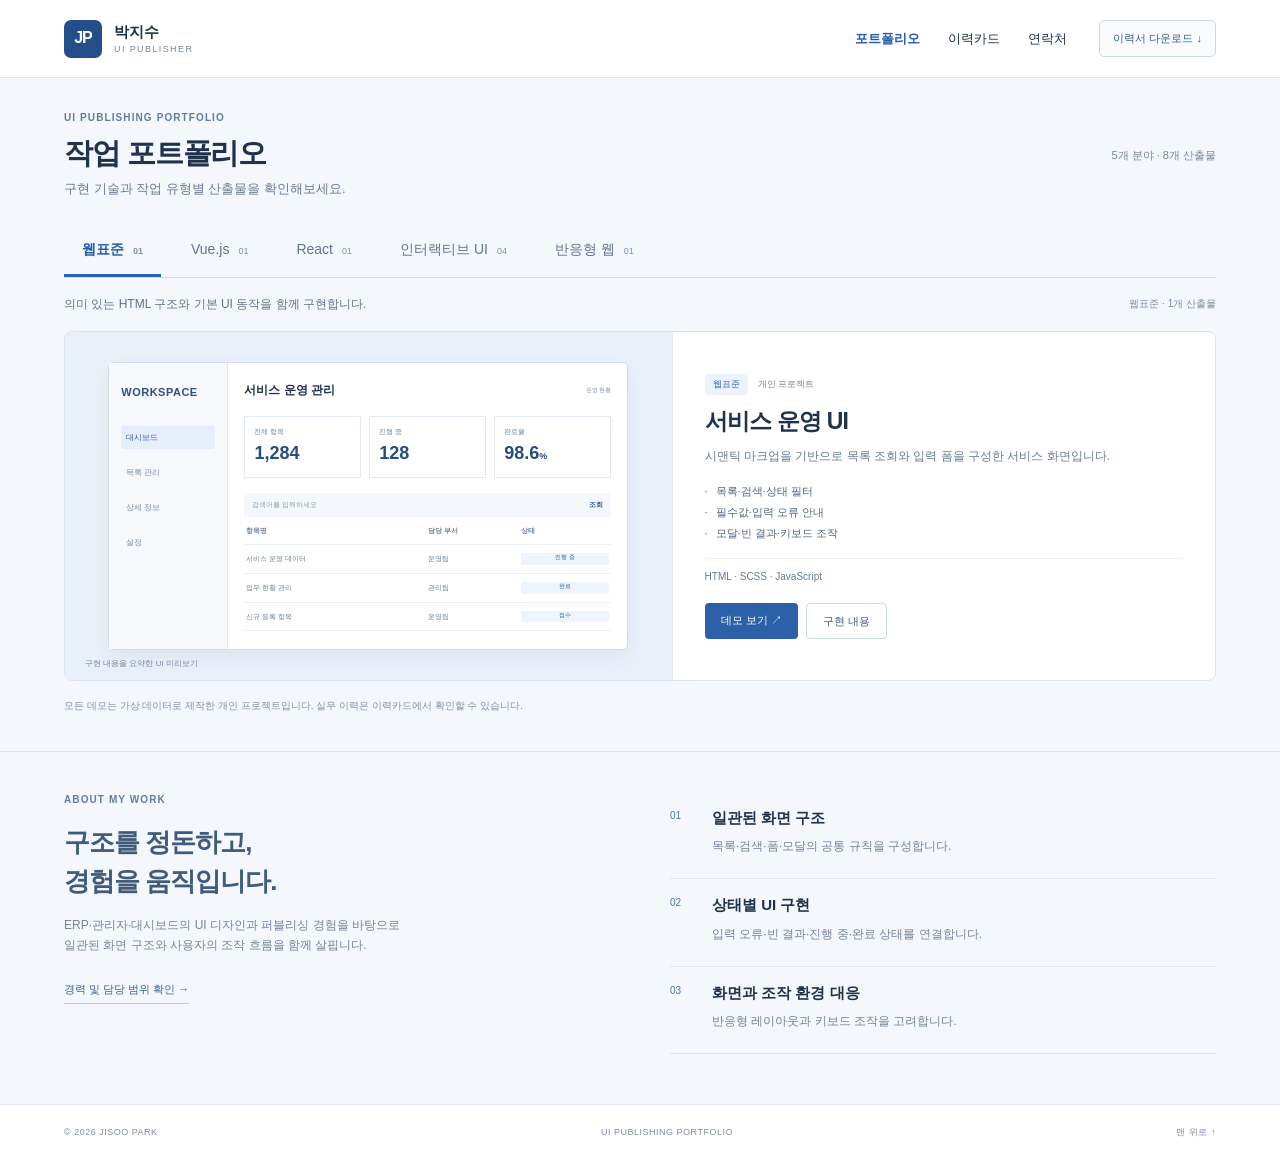
==== commit 16f17112: "Add files via upload" ====
--- a/index.html
+++ b/index.html
@@ -1,4 +1,4 @@
-<!doctype html><html lang="ko"><head><meta charset="UTF-8"><meta name="viewport" content="width=device-width,initial-scale=1"><meta name="description" content="박지수 UI 퍼블리싱 포트폴리오. 웹표준, Vue.js, React, 인터랙티브 UI, 반응형 웹 작업."><title>박지수 | UI Publishing Portfolio</title>  <script type="module" crossorigin src="./assets/main-Cz-np5Fl.js"></script>
-  <link rel="modulepreload" crossorigin href="./assets/style-B8U0cxuc.js">
-  <link rel="stylesheet" crossorigin href="./assets/style-CICm_Bfz.css">
-</head><body class="portfolio-page"><a class="skip" href="#work">본문 바로가기</a><header class="site-header"><a class="portfolio-brand" href="./index.html"><span class="brand-symbol">JP</span><span><strong>박지수</strong><small>UI PUBLISHER</small></span></a><nav aria-label="주요 메뉴"><a class="nav-current" href="#work">포트폴리오</a><a href="./profile.html">이력카드</a><a href="./profile.html#contact">연락처</a></nav><a class="header-resume" href="./downloads/jisoo-career-card.docx" download>이력서 다운로드 ↓</a></header><main id="main"><section class="work-section" id="work"><div class="section-heading"><div><div class="eyebrow">UI PUBLISHING PORTFOLIO</div><h1>화면으로 보여주는 역량</h1><p>구현 기술과 작업 유형별 산출물을 확인해보세요.</p></div><span class="work-count">5개 분야 · 8개 산출물</span></div><div class="work-tabs" role="tablist" aria-label="포트폴리오 분야"><button type="button" id="tab-standard" role="tab" data-filter="standard" aria-selected="true" aria-controls="work-panel" tabindex="0" class="active">웹표준<span>01</span></button><button type="button" id="tab-vue" role="tab" data-filter="vue" aria-selected="false" aria-controls="work-panel" tabindex="-1" class="">Vue.js<span>01</span></button><button type="button" id="tab-react" role="tab" data-filter="react" aria-selected="false" aria-controls="work-panel" tabindex="-1" class="">React<span>01</span></button><button type="button" id="tab-interactive" role="tab" data-filter="interactive" aria-selected="false" aria-controls="work-panel" tabindex="-1" class="">인터랙티브 UI<span>04</span></button><button type="button" id="tab-responsive" role="tab" data-filter="responsive" aria-selected="false" aria-controls="work-panel" tabindex="-1" class="">반응형 웹<span>01</span></button></div><div class="work-context"><p id="category-description">의미 있는 HTML 구조와 기본 UI 동작을 함께 구현합니다.</p><span id="filter-status" role="status">웹표준 · 1개 산출물</span></div><div id="work-panel" role="tabpanel" aria-labelledby="tab-standard" tabindex="0"><div class="work-grid"><article class="work-card" data-category="standard" ><a class="work-visual visual-standard" href="./demos/standards/" aria-label="서비스 운영 UI 데모 열기"><div class="ui-preview"><div class="preview-sidebar"><b>WORKSPACE</b><span class="chosen">대시보드</span><span>목록 관리</span><span>상세 정보</span><span>설정</span></div><div class="preview-content"><div class="preview-topline"><b>서비스 운영 관리</b><span>운영 현황</span></div><div class="preview-stats"><div>전체 항목<strong>1,284</strong></div><div>진행 중<strong>128</strong></div><div>완료율<strong>98.6<small>%</small></strong></div></div><div class="preview-search"><span>검색어를 입력하세요</span><b>조회</b></div><div class="preview-table"><div><span>항목명</span><span>담당 부서</span><span>상태</span></div><div><span>서비스 운영 데이터</span><span>운영팀</span><em>진행 중</em></div><div><span>업무 현황 관리</span><span>관리팀</span><em>완료</em></div><div><span>신규 등록 항목</span><span>운영팀</span><em>접수</em></div></div></div></div><span class="preview-note">구현 내용을 요약한 UI 미리보기</span></a><div class="work-info"><div class="work-meta"><span>웹표준</span><span>개인 프로젝트</span></div><h3>서비스 운영 UI</h3><p>시맨틱 마크업을 기반으로 목록 조회와 입력 폼을 구성한 서비스 화면입니다.</p><ul><li>목록·검색·상태 필터</li><li>필수값·입력 오류 안내</li><li>모달·빈 결과·키보드 조작</li></ul><div class="work-stack">HTML · SCSS · JavaScript</div><div class="work-actions"><a class="button" href="./demos/standards/">데모 보기 ↗</a><button class="button secondary" data-detail="standard">구현 내용</button></div></div></article><article class="work-card" data-category="vue" hidden><a class="work-visual visual-vue" href="./demos/vue/" aria-label="FLOW 물류 운영 대시보드 데모 열기"><div class="ui-preview"><div class="preview-sidebar"><b>FLOW</b><span class="chosen">대시보드</span><span>목록 관리</span><span>상세 정보</span><span>설정</span></div><div class="preview-content"><div class="preview-topline"><b>물류 운영 현황</b><span>운영 현황</span></div><div class="preview-stats"><div>전체 항목<strong>1,284</strong></div><div>진행 중<strong>128</strong></div><div>완료율<strong>98.6<small>%</small></strong></div></div><div class="preview-search"><span>검색어를 입력하세요</span><b>조회</b></div><div class="preview-table"><div><span>항목명</span><span>담당 부서</span><span>상태</span></div><div><span>서비스 운영 데이터</span><span>운영팀</span><em>진행 중</em></div><div><span>업무 현황 관리</span><span>관리팀</span><em>완료</em></div><div><span>신규 등록 항목</span><span>운영팀</span><em>접수</em></div></div></div></div><span class="preview-note">구현 내용을 요약한 UI 미리보기</span></a><div class="work-info"><div class="work-meta"><span>Vue.js</span><span>개인 프로젝트</span></div><h3>FLOW 물류 운영 대시보드</h3><p>재고 현황과 검색 조건을 반응형 상태로 연결한 Vue 서비스 UI입니다.</p><ul><li>운영 현황·기간별 차트</li><li>검색·센터 필터·정렬</li><li>페이지네이션·품목 상세</li></ul><div class="work-stack">Vue 3 · SCSS</div><div class="work-actions"><a class="button" href="./demos/vue/">데모 보기 ↗</a><button class="button secondary" data-detail="vue">구현 내용</button></div></div></article><article class="work-card" data-category="react" hidden><a class="work-visual visual-react" href="./demos/react/" aria-label="ORDERS 주문·발주 관리 데모 열기"><div class="ui-preview"><div class="preview-sidebar"><b>WORKSPACE</b><span class="chosen">대시보드</span><span>목록 관리</span><span>상세 정보</span><span>설정</span></div><div class="preview-content"><div class="preview-topline"><b>주문·발주 관리</b><span>운영 현황</span></div><div class="preview-stats"><div>전체 항목<strong>1,284</strong></div><div>진행 중<strong>128</strong></div><div>완료율<strong>98.6<small>%</small></strong></div></div><div class="preview-search"><span>검색어를 입력하세요</span><b>조회</b></div><div class="preview-table"><div><span>항목명</span><span>담당 부서</span><span>상태</span></div><div><span>서비스 운영 데이터</span><span>운영팀</span><em>진행 중</em></div><div><span>업무 현황 관리</span><span>관리팀</span><em>완료</em></div><div><span>신규 등록 항목</span><span>운영팀</span><em>접수</em></div></div></div></div><span class="preview-note">구현 내용을 요약한 UI 미리보기</span></a><div class="work-info"><div class="work-meta"><span>React</span><span>개인 프로젝트</span></div><h3>ORDERS 주문·발주 관리</h3><p>컴포넌트와 상태 관리를 활용해 주문 조회부터 등록까지 연결했습니다.</p><ul><li>검색·상태 필터·페이지 이동</li><li>품목 추가·삭제·합계 계산</li><li>등록 검증·주문 상태 변경</li></ul><div class="work-stack">React · JSX · SCSS</div><div class="work-actions"><a class="button" href="./demos/react/">데모 보기 ↗</a><button class="button secondary" data-detail="react">구현 내용</button></div></div></article><article class="work-card" data-category="interactive" hidden><a class="work-visual visual-roulette" href="./demos/interactive/?tab=0" aria-label="룰렛 추첨 데모 열기"><div class="interaction-preview"><div class="preview-wheel"><span>START</span></div><div class="preview-caption">실행 → 회전 → 결과</div></div><span class="preview-note">구현 내용을 요약한 UI 미리보기</span></a><div class="work-info"><div class="work-meta"><span>인터랙티브 UI</span><span>개인 프로젝트</span></div><h3>룰렛 추첨</h3><p>실행 중 중복 입력을 방지하고 회전 결과와 안내를 연결했습니다.</p><ul><li>추첨·결과 표시</li><li>실행 상태 제어</li><li>움직임 줄이기 대응</li></ul><div class="work-stack">JavaScript · CSS</div><div class="work-actions"><a class="button" href="./demos/interactive/?tab=0">데모 보기 ↗</a><button class="button secondary" data-detail="interactive">구현 내용</button></div></div></article><article class="work-card" data-category="interactive" hidden><a class="work-visual visual-cards" href="./demos/interactive/?tab=1" aria-label="카드 선택·결과 공개 데모 열기"><div class="interaction-preview"><div class="preview-cards"><i>01</i><i class="selected-card">선택 완료</i><i>03</i></div><div class="preview-caption">선택 → 공개 → 초기화</div></div><span class="preview-note">구현 내용을 요약한 UI 미리보기</span></a><div class="work-info"><div class="work-meta"><span>인터랙티브 UI</span><span>개인 프로젝트</span></div><h3>카드 선택·결과 공개</h3><p>한 장 선택과 결과 공개, 초기화를 구분하는 참여형 UI입니다.</p><ul><li>선택 개수 제한</li><li>결과 공개·선택 잠금</li><li>다시 참여하기</li></ul><div class="work-stack">JavaScript · CSS</div><div class="work-actions"><a class="button" href="./demos/interactive/?tab=1">데모 보기 ↗</a><button class="button secondary" data-detail="interactive">구현 내용</button></div></div></article><article class="work-card" data-category="interactive" hidden><a class="work-visual visual-mission" href="./demos/interactive/?tab=2" aria-label="미션·보상 진행 데모 열기"><div class="interaction-preview"><div class="preview-mission"><b>미션 진행 현황 <span>2 / 3</span></b><div class="preview-progress"></div><p>✓ 룰렛 참여 완료</p><p>✓ 카드 선택 완료</p><p>○ 순서 맞추기</p></div><div class="preview-caption">완료 조건에 따른 상태 변화</div></div><span class="preview-note">구현 내용을 요약한 UI 미리보기</span></a><div class="work-info"><div class="work-meta"><span>인터랙티브 UI</span><span>개인 프로젝트</span></div><h3>미션·보상 진행</h3><p>다른 체험의 완료 상태에 따라 진행률과 보상 버튼이 바뀝니다.</p><ul><li>체험 상태 연동</li><li>진행률 표시</li><li>조건부 보상 활성화</li></ul><div class="work-stack">JavaScript · CSS</div><div class="work-actions"><a class="button" href="./demos/interactive/?tab=2">데모 보기 ↗</a><button class="button secondary" data-detail="interactive">구현 내용</button></div></div></article><article class="work-card" data-category="interactive" hidden><a class="work-visual visual-drag" href="./demos/interactive/?tab=3" aria-label="드래그·순서 변경 데모 열기"><div class="interaction-preview"><div class="preview-drag"><p>⠿ 기획 확인 <span>↑ ↓</span></p><p>⠿ 마크업 구성 <span>↑ ↓</span></p><p>⠿ 인터랙션 구현 <span>↑ ↓</span></p></div><div class="preview-caption">드래그 및 버튼 이동</div></div><span class="preview-note">구현 내용을 요약한 UI 미리보기</span></a><div class="work-info"><div class="work-meta"><span>인터랙티브 UI</span><span>개인 프로젝트</span></div><h3>드래그·순서 변경</h3><p>끌어서 이동하거나 버튼을 눌러 순서를 바꾸는 조작 UI입니다.</p><ul><li>마우스 드래그</li><li>버튼 대체 조작</li><li>정답 확인·초기화</li></ul><div class="work-stack">JavaScript · CSS</div><div class="work-actions"><a class="button" href="./demos/interactive/?tab=3">데모 보기 ↗</a><button class="button secondary" data-detail="interactive">구현 내용</button></div></div></article><article class="work-card" data-category="responsive" hidden><a class="work-visual visual-responsive" href="./demos/brand/" aria-label="YEON 반응형 브랜드 웹 데모 열기"><div class="responsive-preview"><div class="preview-desktop"><b>yeon.</b><h4>일상에 여백을 더하는<br>차 한 잔의 시간</h4><div class="preview-products"><i></i><i></i><i></i></div></div><div class="preview-mobile"><b>yeon.</b><p>차를 위한<br>느린 시간</p><div></div></div></div><span class="preview-note">구현 내용을 요약한 UI 미리보기</span></a><div class="work-info"><div class="work-meta"><span>반응형 웹</span><span>개인 프로젝트</span></div><h3>YEON 반응형 브랜드 웹</h3><p>화면 크기에 따라 콘텐츠와 탐색 구조가 재배치되는 브랜드 웹입니다.</p><ul><li>PC·태블릿·모바일 구성</li><li>제품 필터·상세 보기</li><li>FAQ·이메일 입력 검증</li></ul><div class="work-stack">HTML · SCSS · JavaScript</div><div class="work-actions"><a class="button" href="./demos/brand/">데모 보기 ↗</a><button class="button secondary" data-detail="brand">구현 내용</button></div></div></article></div></div><p class="demo-disclosure">모든 데모는 가상 데이터로 제작한 개인 프로젝트입니다. 실무 이력은 이력카드에서 확인할 수 있습니다.</p></section><section class="about-section" id="about"><div><div class="eyebrow">ABOUT MY WORK</div><h2>구조를 정돈하고,<br>경험을 움직입니다.</h2><p>ERP·관리자·대시보드의 UI 디자인과 퍼블리싱 경험을 바탕으로<br>일관된 화면 구조와 사용자의 조작 흐름을 함께 살핍니다.</p><a class="text-link" href="./profile.html">경력 및 담당 범위 확인 →</a></div><div class="principles"><div><span>01</span><h3>일관된 화면 구조</h3><p>목록·검색·폼·모달의 공통 규칙을 구성합니다.</p></div><div><span>02</span><h3>상태별 UI 구현</h3><p>입력 오류·빈 결과·진행 중·완료 상태를 연결합니다.</p></div><div><span>03</span><h3>화면과 조작 환경 대응</h3><p>반응형 레이아웃과 키보드 조작을 고려합니다.</p></div></div></section></main><footer><span>© 2026 JISOO PARK</span><span>UI PUBLISHING PORTFOLIO</span><a href="#work">맨 위로 ↑</a></footer><dialog id="details"><button class="dialog-close" aria-label="닫기">×</button><div id="detail-body"></div></dialog></body></html>+<!doctype html><html lang="ko"><head><meta charset="UTF-8"><meta name="viewport" content="width=device-width,initial-scale=1"><meta name="description" content="박지수 UI 퍼블리싱 포트폴리오. 웹표준, Vue.js, React, 인터랙티브 UI, 반응형 웹 작업."><title>박지수 | UI Publishing Portfolio</title>  <script type="module" crossorigin src="./assets/main-Dr9Igv9y.js"></script>
+  <link rel="modulepreload" crossorigin href="./assets/style-D73U988X.js">
+  <link rel="stylesheet" crossorigin href="./assets/style-DF3icjDz.css">
+</head><body class="portfolio-page"><a class="skip" href="#work">본문 바로가기</a><header class="site-header"><a class="portfolio-brand" href="./index.html"><span class="brand-symbol">JP</span><span><strong>박지수</strong><small>UI PUBLISHER</small></span></a><nav aria-label="주요 메뉴"><a class="nav-current" href="#work">포트폴리오</a><a href="./profile.html">이력카드</a><a href="./profile.html#contact">연락처</a></nav><a class="header-resume" href="./downloads/jisoo-career-card.docx" download>이력서 다운로드 ↓</a></header><main id="main"><section class="work-section" id="work"><div class="section-heading"><div><div class="eyebrow">UI PUBLISHING PORTFOLIO</div><h1>작업 포트폴리오</h1><p>구현 기술과 작업 유형별 산출물을 확인해보세요.</p></div><span class="work-count">5개 분야 · 8개 산출물</span></div><div class="work-tabs" role="tablist" aria-label="포트폴리오 분야"><button type="button" id="tab-standard" role="tab" data-filter="standard" aria-selected="true" aria-controls="work-panel" tabindex="0" class="active">웹표준<span>01</span></button><button type="button" id="tab-vue" role="tab" data-filter="vue" aria-selected="false" aria-controls="work-panel" tabindex="-1" class="">Vue.js<span>01</span></button><button type="button" id="tab-react" role="tab" data-filter="react" aria-selected="false" aria-controls="work-panel" tabindex="-1" class="">React<span>01</span></button><button type="button" id="tab-interactive" role="tab" data-filter="interactive" aria-selected="false" aria-controls="work-panel" tabindex="-1" class="">인터랙티브 UI<span>04</span></button><button type="button" id="tab-responsive" role="tab" data-filter="responsive" aria-selected="false" aria-controls="work-panel" tabindex="-1" class="">반응형 웹<span>01</span></button></div><div class="work-context"><p id="category-description">의미 있는 HTML 구조와 기본 UI 동작을 함께 구현합니다.</p><span id="filter-status" role="status">웹표준 · 1개 산출물</span></div><div id="work-panel" role="tabpanel" aria-labelledby="tab-standard" tabindex="0"><div class="work-grid"><article class="work-card" data-category="standard" ><a class="work-visual visual-standard" href="./demos/standards/" aria-label="서비스 운영 UI 데모 열기"><div class="ui-preview"><div class="preview-sidebar"><b>WORKSPACE</b><span class="chosen">대시보드</span><span>목록 관리</span><span>상세 정보</span><span>설정</span></div><div class="preview-content"><div class="preview-topline"><b>서비스 운영 관리</b><span>운영 현황</span></div><div class="preview-stats"><div>전체 항목<strong>1,284</strong></div><div>진행 중<strong>128</strong></div><div>완료율<strong>98.6<small>%</small></strong></div></div><div class="preview-search"><span>검색어를 입력하세요</span><b>조회</b></div><div class="preview-table"><div><span>항목명</span><span>담당 부서</span><span>상태</span></div><div><span>서비스 운영 데이터</span><span>운영팀</span><em>진행 중</em></div><div><span>업무 현황 관리</span><span>관리팀</span><em>완료</em></div><div><span>신규 등록 항목</span><span>운영팀</span><em>접수</em></div></div></div></div><span class="preview-note">구현 내용을 요약한 UI 미리보기</span></a><div class="work-info"><div class="work-meta"><span>웹표준</span><span>개인 프로젝트</span></div><h3>서비스 운영 UI</h3><p>시맨틱 마크업을 기반으로 목록 조회와 입력 폼을 구성한 서비스 화면입니다.</p><ul><li>목록·검색·상태 필터</li><li>필수값·입력 오류 안내</li><li>모달·빈 결과·키보드 조작</li></ul><div class="work-stack">HTML · SCSS · JavaScript</div><div class="work-actions"><a class="button" href="./demos/standards/">데모 보기 ↗</a><button class="button secondary" data-detail="standard">구현 내용</button></div></div></article><article class="work-card" data-category="vue" hidden><a class="work-visual visual-vue" href="./demos/vue/" aria-label="FLOW 물류 운영 대시보드 데모 열기"><div class="ui-preview"><div class="preview-sidebar"><b>FLOW</b><span class="chosen">대시보드</span><span>목록 관리</span><span>상세 정보</span><span>설정</span></div><div class="preview-content"><div class="preview-topline"><b>물류 운영 현황</b><span>운영 현황</span></div><div class="preview-stats"><div>전체 항목<strong>1,284</strong></div><div>진행 중<strong>128</strong></div><div>완료율<strong>98.6<small>%</small></strong></div></div><div class="preview-search"><span>검색어를 입력하세요</span><b>조회</b></div><div class="preview-table"><div><span>항목명</span><span>담당 부서</span><span>상태</span></div><div><span>서비스 운영 데이터</span><span>운영팀</span><em>진행 중</em></div><div><span>업무 현황 관리</span><span>관리팀</span><em>완료</em></div><div><span>신규 등록 항목</span><span>운영팀</span><em>접수</em></div></div></div></div><span class="preview-note">구현 내용을 요약한 UI 미리보기</span></a><div class="work-info"><div class="work-meta"><span>Vue.js</span><span>개인 프로젝트</span></div><h3>FLOW 물류 운영 대시보드</h3><p>재고 현황과 검색 조건을 반응형 상태로 연결한 Vue 서비스 UI입니다.</p><ul><li>운영 현황·기간별 차트</li><li>검색·센터 필터·정렬</li><li>페이지네이션·품목 상세</li></ul><div class="work-stack">Vue 3 · SCSS</div><div class="work-actions"><a class="button" href="./demos/vue/">데모 보기 ↗</a><button class="button secondary" data-detail="vue">구현 내용</button></div></div></article><article class="work-card" data-category="react" hidden><a class="work-visual visual-react" href="./demos/react/" aria-label="ORDERS 주문·발주 관리 데모 열기"><div class="ui-preview"><div class="preview-sidebar"><b>WORKSPACE</b><span class="chosen">대시보드</span><span>목록 관리</span><span>상세 정보</span><span>설정</span></div><div class="preview-content"><div class="preview-topline"><b>주문·발주 관리</b><span>운영 현황</span></div><div class="preview-stats"><div>전체 항목<strong>1,284</strong></div><div>진행 중<strong>128</strong></div><div>완료율<strong>98.6<small>%</small></strong></div></div><div class="preview-search"><span>검색어를 입력하세요</span><b>조회</b></div><div class="preview-table"><div><span>항목명</span><span>담당 부서</span><span>상태</span></div><div><span>서비스 운영 데이터</span><span>운영팀</span><em>진행 중</em></div><div><span>업무 현황 관리</span><span>관리팀</span><em>완료</em></div><div><span>신규 등록 항목</span><span>운영팀</span><em>접수</em></div></div></div></div><span class="preview-note">구현 내용을 요약한 UI 미리보기</span></a><div class="work-info"><div class="work-meta"><span>React</span><span>개인 프로젝트</span></div><h3>ORDERS 주문·발주 관리</h3><p>컴포넌트와 상태 관리를 활용해 주문 조회부터 등록까지 연결했습니다.</p><ul><li>검색·상태 필터·페이지 이동</li><li>품목 추가·삭제·합계 계산</li><li>등록 검증·주문 상태 변경</li></ul><div class="work-stack">React · JSX · SCSS</div><div class="work-actions"><a class="button" href="./demos/react/">데모 보기 ↗</a><button class="button secondary" data-detail="react">구현 내용</button></div></div></article><article class="work-card" data-category="interactive" hidden><a class="work-visual visual-roulette" href="./demos/interactive/?tab=0" aria-label="룰렛 추첨 데모 열기"><div class="interaction-preview"><div class="preview-wheel"><span>START</span></div><div class="preview-caption">실행 → 회전 → 결과</div></div><span class="preview-note">구현 내용을 요약한 UI 미리보기</span></a><div class="work-info"><div class="work-meta"><span>인터랙티브 UI</span><span>개인 프로젝트</span></div><h3>룰렛 추첨</h3><p>실행 중 중복 입력을 방지하고 회전 결과와 안내를 연결했습니다.</p><ul><li>추첨·결과 표시</li><li>실행 상태 제어</li><li>움직임 줄이기 대응</li></ul><div class="work-stack">JavaScript · CSS</div><div class="work-actions"><a class="button" href="./demos/interactive/?tab=0">데모 보기 ↗</a><button class="button secondary" data-detail="interactive">구현 내용</button></div></div></article><article class="work-card" data-category="interactive" hidden><a class="work-visual visual-cards" href="./demos/interactive/?tab=1" aria-label="카드 선택·결과 공개 데모 열기"><div class="interaction-preview"><div class="preview-cards"><i>01</i><i class="selected-card">선택 완료</i><i>03</i></div><div class="preview-caption">선택 → 공개 → 초기화</div></div><span class="preview-note">구현 내용을 요약한 UI 미리보기</span></a><div class="work-info"><div class="work-meta"><span>인터랙티브 UI</span><span>개인 프로젝트</span></div><h3>카드 선택·결과 공개</h3><p>한 장 선택과 결과 공개, 초기화를 구분하는 참여형 UI입니다.</p><ul><li>선택 개수 제한</li><li>결과 공개·선택 잠금</li><li>다시 참여하기</li></ul><div class="work-stack">JavaScript · CSS</div><div class="work-actions"><a class="button" href="./demos/interactive/?tab=1">데모 보기 ↗</a><button class="button secondary" data-detail="interactive">구현 내용</button></div></div></article><article class="work-card" data-category="interactive" hidden><a class="work-visual visual-mission" href="./demos/interactive/?tab=2" aria-label="미션·보상 진행 데모 열기"><div class="interaction-preview"><div class="preview-mission"><b>미션 진행 현황 <span>2 / 3</span></b><div class="preview-progress"></div><p>✓ 룰렛 참여 완료</p><p>✓ 카드 선택 완료</p><p>○ 순서 맞추기</p></div><div class="preview-caption">완료 조건에 따른 상태 변화</div></div><span class="preview-note">구현 내용을 요약한 UI 미리보기</span></a><div class="work-info"><div class="work-meta"><span>인터랙티브 UI</span><span>개인 프로젝트</span></div><h3>미션·보상 진행</h3><p>다른 체험의 완료 상태에 따라 진행률과 보상 버튼이 바뀝니다.</p><ul><li>체험 상태 연동</li><li>진행률 표시</li><li>조건부 보상 활성화</li></ul><div class="work-stack">JavaScript · CSS</div><div class="work-actions"><a class="button" href="./demos/interactive/?tab=2">데모 보기 ↗</a><button class="button secondary" data-detail="interactive">구현 내용</button></div></div></article><article class="work-card" data-category="interactive" hidden><a class="work-visual visual-drag" href="./demos/interactive/?tab=3" aria-label="드래그·순서 변경 데모 열기"><div class="interaction-preview"><div class="preview-drag"><p>⠿ 기획 확인 <span>↑ ↓</span></p><p>⠿ 마크업 구성 <span>↑ ↓</span></p><p>⠿ 인터랙션 구현 <span>↑ ↓</span></p></div><div class="preview-caption">드래그 및 버튼 이동</div></div><span class="preview-note">구현 내용을 요약한 UI 미리보기</span></a><div class="work-info"><div class="work-meta"><span>인터랙티브 UI</span><span>개인 프로젝트</span></div><h3>드래그·순서 변경</h3><p>끌어서 이동하거나 버튼을 눌러 순서를 바꾸는 조작 UI입니다.</p><ul><li>마우스 드래그</li><li>버튼 대체 조작</li><li>정답 확인·초기화</li></ul><div class="work-stack">JavaScript · CSS</div><div class="work-actions"><a class="button" href="./demos/interactive/?tab=3">데모 보기 ↗</a><button class="button secondary" data-detail="interactive">구현 내용</button></div></div></article><article class="work-card" data-category="responsive" hidden><a class="work-visual visual-responsive" href="./demos/brand/" aria-label="YEON 반응형 브랜드 웹 데모 열기"><div class="responsive-preview"><div class="preview-desktop"><b>yeon.</b><h4>일상에 여백을 더하는<br>차 한 잔의 시간</h4><div class="preview-products"><i></i><i></i><i></i></div></div><div class="preview-mobile"><b>yeon.</b><p>차를 위한<br>느린 시간</p><div></div></div></div><span class="preview-note">구현 내용을 요약한 UI 미리보기</span></a><div class="work-info"><div class="work-meta"><span>반응형 웹</span><span>개인 프로젝트</span></div><h3>YEON 반응형 브랜드 웹</h3><p>화면 크기에 따라 콘텐츠와 탐색 구조가 재배치되는 브랜드 웹입니다.</p><ul><li>PC·태블릿·모바일 구성</li><li>제품 필터·상세 보기</li><li>FAQ·이메일 입력 검증</li></ul><div class="work-stack">HTML · SCSS · JavaScript</div><div class="work-actions"><a class="button" href="./demos/brand/">데모 보기 ↗</a><button class="button secondary" data-detail="brand">구현 내용</button></div></div></article></div></div><p class="demo-disclosure">모든 데모는 가상 데이터로 제작한 개인 프로젝트입니다. 실무 이력은 이력카드에서 확인할 수 있습니다.</p></section><section class="about-section" id="about"><div><div class="eyebrow">ABOUT MY WORK</div><h2>구조를 정돈하고,<br>경험을 움직입니다.</h2><p>ERP·관리자·대시보드의 UI 디자인과 퍼블리싱 경험을 바탕으로<br>일관된 화면 구조와 사용자의 조작 흐름을 함께 살핍니다.</p><a class="text-link" href="./profile.html">경력 및 담당 범위 확인 →</a></div><div class="principles"><div><span>01</span><h3>일관된 화면 구조</h3><p>목록·검색·폼·모달의 공통 규칙을 구성합니다.</p></div><div><span>02</span><h3>상태별 UI 구현</h3><p>입력 오류·빈 결과·진행 중·완료 상태를 연결합니다.</p></div><div><span>03</span><h3>화면과 조작 환경 대응</h3><p>반응형 레이아웃과 키보드 조작을 고려합니다.</p></div></div></section></main><footer><span>© 2026 JISOO PARK</span><span>UI PUBLISHING PORTFOLIO</span><a href="#work">맨 위로 ↑</a></footer><dialog id="details"><button class="dialog-close" aria-label="닫기">×</button><div id="detail-body"></div></dialog></body></html>
--- a/assets/style-DF3icjDz.css
+++ b/assets/style-DF3icjDz.css
@@ -0,0 +1 @@
+@charset "UTF-8";*{box-sizing:border-box}html{scroll-behavior:smooth;scroll-padding-top:24px}body{margin:0;background:#f4f7fb;color:#20324c;font-family:Arial,Apple SD Gothic Neo,Malgun Gothic,sans-serif;font-size:15px;line-height:1.65}a{color:inherit;text-decoration:none}button,input,select{font:inherit}button,a,input,select,summary{outline-offset:5px}button{cursor:pointer}button:disabled{cursor:wait;opacity:.55}button:focus-visible,a:focus-visible,input:focus-visible,select:focus-visible,summary:focus-visible{outline:3px solid #2862bd}.skip{position:fixed;left:16px;top:-100px;z-index:100;background:#20324c;color:#fff;padding:12px}.skip:focus{top:12px}.sr-only{position:absolute;width:1px;height:1px;overflow:hidden;clip-path:inset(50%)}.site-header,main>section,footer{padding-left:6%;padding-right:6%}.site-header{display:flex;align-items:center;gap:28px;height:112px;border-bottom:1px solid #d9ddd8}.wordmark{font-size:38px;font-weight:900;letter-spacing:-5px}.wordmark span{font-size:13px;vertical-align:top;letter-spacing:0;margin-left:8px}.header-caption{font-size:10px;line-height:1.5;letter-spacing:1.4px}.site-header nav{margin-left:auto;display:flex;gap:34px;font-size:13px}.site-header small{color:#2862bd}.eyebrow{font-size:11px;letter-spacing:1.7px;font-weight:700}.orange-dot{width:7px;height:7px;border-radius:50%;display:inline-block;background:#2862bd;margin-right:10px}.hero{padding-top:66px}.hero h1{font-size:clamp(40px,6.7vw,100px);line-height:1.22;letter-spacing:-.075em;margin:30px 0 28px;font-weight:800}.serif{font-weight:500}.orange{color:#2862bd}.hero-bottom{display:flex;align-items:center;justify-content:space-between;margin-bottom:50px}.hero-bottom p{font-size:16px;line-height:1.9}.circle-link{border:1px solid #a4afa9;border-radius:50%;width:75px;height:75px;display:grid;place-items:center;font-size:36px;transition:.25s}.circle-link:hover{background:#20324c;color:#f4f7fb;transform:rotate(-15deg)}.hero-foot{display:flex;justify-content:space-between;border-top:1px solid #cbd1ca;padding:17px 0;font-size:9px;letter-spacing:1px}.work-section{padding-top:80px;padding-bottom:90px}.section-heading{display:flex;align-items:end;justify-content:space-between}.section-heading h2{font-size:32px;letter-spacing:-1.5px;margin:12px 0}.section-heading>p{font-size:11px;color:#63716e}.filters{display:flex;gap:8px;flex-wrap:wrap;margin:25px 0 30px}.filters button{background:transparent;border:1px solid #cbd1ca;border-radius:30px;padding:9px 19px;font-size:12px;color:#20324c}.filters .active{background:#20324c;color:#fff;border-color:#20324c}.filters sup{margin-left:5px;font-size:9px}.project-grid{display:grid;grid-template-columns:1fr 1fr;gap:48px 30px}.project[hidden]{display:none}.project-art{display:block;position:relative;aspect-ratio:1.42;overflow:hidden;border-radius:3px}.art-label{position:absolute;bottom:20px;left:25px;font-size:8px;letter-spacing:1px;font-weight:700}.art-arrow{position:absolute;bottom:16px;right:22px;font-size:24px}.project-art>div{transition:transform .45s}.project-art:hover>div{transform:translateY(-4px)}.art-admin{background:#d9e3df;padding:40px 28px}.mini-admin{display:flex;background:#fff;border-radius:5px;box-shadow:0 12px 35px #243b3c20;height:90%;font-size:7px;transform:rotate(-3deg)}.mini-admin aside{width:24%;padding:17px 10px;border-right:1px solid #eee;background:#f9fbfa}.mini-admin aside b{font-size:15px;display:block;margin-bottom:20px}.mini-admin aside b span{color:#2862bd;margin-left:8px}.mini-admin i{display:block;font-style:normal;margin:10px 0;padding:4px}.mini-admin .selected{background:#deebe6;color:#276353}.mini-main{padding:18px 15px;flex:1}.mini-top{font-size:12px;font-weight:700}.mini-top>span{float:right;color:#4a8070;font-size:6px}.mini-kpis{display:flex;gap:7px;margin-top:15px}.mini-kpis>div{border:1px solid #e1e8e5;padding:7px;flex:1;font-size:6px}.mini-kpis strong{display:block;font-size:16px}.mini-kpis em{font-style:normal;color:#3e8a71}.mini-kpis small{font-size:8px}.mini-chart{border:1px solid #e1e8e5;margin-top:12px;padding:10px;height:85px}.bars{display:flex;align-items:end;gap:9%;height:45px;margin-top:5px}.bars i{background:#416d60;height:var(--h);width:8%;border-radius:2px 2px 0 0}.mini-lines i{display:block;border-bottom:1px solid #e5ebe8;height:13px}.art-play{background:#f3734e;color:#3d2b35}.play-title{position:absolute;top:20px;left:27px;font-size:60px;font-weight:900;line-height:.95;letter-spacing:-3px;z-index:1;transform:rotate(-7deg)}.play-title em{font-family:Georgia,serif;color:#fff5d8;font-weight:500}.mini-wheel{width:205px;height:205px;background:conic-gradient(#ffe4a1 0 60deg,#584579 60deg 120deg,#fff3d0 120deg 180deg,#d44630 180deg 240deg,#ffe4a1 240deg 300deg,#514476 300deg);border-radius:50%;position:absolute;right:12%;top:22%;border:8px solid #fff0cc;box-shadow:9px 12px #c64c34;display:grid;place-items:center;transform:rotate(12deg)}.mini-wheel span{border-radius:50%;background:#fff3d0;border:4px solid #3c2d3e;font-size:32px;width:62px;height:62px;text-align:center}.ticket{position:absolute;left:25px;bottom:65px;padding:10px 15px;background:#fff0cc;font-size:10px;letter-spacing:2px;transform:rotate(-8deg);border:1px dashed #4a3038}.art-orders{background:#d8dce9;padding:40px 35px}.order-preview{background:#fbfcff;border-radius:5px;padding:23px;box-shadow:8px 12px #bbc2d4;transform:rotate(3deg)}.order-head{display:flex;justify-content:space-between;align-items:center;font-size:7px}.order-head b{font-size:15px;letter-spacing:-.5px}.order-head b span{color:#2862bd}.order-preview h4{font-size:24px;letter-spacing:-1px;margin:20px 0}.order-preview-tabs{font-size:8px;word-spacing:12px;border-bottom:1px solid #ddd;padding-bottom:10px}.order-preview-tabs b{color:#52659c}.preview-row{display:flex;justify-content:space-between;font-size:7px;padding:12px 0;border-bottom:1px solid #e5e6ee}.preview-row em{font-style:normal;background:#e5eaf8;padding:0 6px;border-radius:5px}.art-tea{background:#d5d5be;color:#203754}.tea-logo{position:absolute;left:28px;top:15px;font-family:Georgia,serif;font-size:36px}.tea-orbit{width:320px;height:320px;border:1px solid #a6ad91;border-radius:50%;position:absolute;right:-40px;top:-50px}.tea-cup{position:absolute;right:12%;top:20%;width:160px;height:160px;border-radius:50%;background:radial-gradient(circle,#929451 0 43%,#6d7040 44% 47%,#f3eee1 48% 58%,#d9d3bd 59% 63%,transparent 64%);filter:drop-shadow(12px 19px 8px rgba(89,97,61,.2509803922))}.tea-copy{position:absolute;left:28px;bottom:65px;font-size:39px;line-height:1.13;font-family:Georgia,serif;letter-spacing:-1.5px}.tea-copy em{font-weight:400}.project-caption{display:flex;justify-content:space-between;gap:10px;padding-top:20px}.project-no{font-size:9px;letter-spacing:1px;color:#687570}.project-caption h3{font-size:19px;margin:7px 0 3px;letter-spacing:-.7px}.project-caption p{font-size:12px;color:#63716e;margin:0}.tags{display:flex;gap:5px;flex-wrap:wrap;align-content:start;padding-top:3px}.tags span{border:1px solid #cbd1ca;font-size:9px;padding:2px 7px;border-radius:20px;white-space:nowrap}.project-links{display:flex;gap:22px;margin-top:16px;font-size:11px}.project-links button{border:0;background:none;color:#63716e;padding:0}.about-section{border-top:1px solid #cbd1ca;padding-top:70px;padding-bottom:80px;display:grid;grid-template-columns:1fr 1fr;gap:60px}.about-section h2{font-size:35px;line-height:1.5;letter-spacing:-1.5px}.about-section p{font-size:13px;color:#63716e}.text-link{font-size:12px;border-bottom:1px solid;padding-bottom:5px;display:inline-block;margin-top:25px}.principles>div{position:relative;padding:22px 0 20px 42px;border-bottom:1px solid #cbd1ca}.principles span{position:absolute;left:0;top:24px;font-size:10px;color:#2862bd}.principles h3{margin:0;font-size:18px}.principles p{margin:7px 0}.contact-section{background:#20324c;color:#f4f7fb;padding-top:65px;padding-bottom:40px}.contact-section .eyebrow{color:#a9b4b4}.contact-section h2{font-size:clamp(32px,5.2vw,72px);line-height:1.3;letter-spacing:-3px;margin:24px 0 40px}.contact-section h2 span{color:#2862bd;margin-left:35px}.contact-bottom{display:flex;justify-content:space-between;border-top:1px solid rgba(255,255,255,.1882352941);padding-top:20px;font-size:12px}.contact-bottom p{margin:0;color:#bac3c3}footer{display:flex;justify-content:space-between;padding-top:23px;padding-bottom:23px;font-size:9px;letter-spacing:1px}dialog{border:0;border-radius:12px;padding:40px;width:min(620px,90vw);color:#20324c;background:#f4f7fb;max-height:85vh}dialog::backdrop{background:#15263199}.dialog-close{position:absolute;right:15px;top:10px;border:0;background:none;font-size:30px}dialog h2{font-size:28px}dialog li{margin-bottom:10px}dialog .button{display:inline-block;margin-top:20px}.button{border:0;background:#20324c;color:#fff;padding:10px 20px;border-radius:6px;font-size:13px}.button.secondary{background:#fff;color:#20324c;border:1px solid #ced7d2}.badge{padding:4px 9px;border-radius:20px;background:#e6eee9;color:#3e6556;font-size:11px;white-space:nowrap}.notice{padding:12px 16px;background:#fff3df;border:1px solid #eadcc0;border-radius:6px;font-size:12px;color:#736447}.demo-top{display:flex;justify-content:space-between;align-items:center;padding:16px 5%;background:#20324c;color:#fff;font-size:12px}.demo-wrap{max-width:1250px;margin:auto;padding:40px 5%}.demo-wrap h1{font-size:34px;letter-spacing:-1.5px;margin:8px 0}.demo-wrap h2{font-size:20px}.demo-heading{display:flex;justify-content:space-between;align-items:center;gap:20px;margin:25px 0}.subtle{color:#6a7774;font-size:13px}.stat-grid{display:grid;grid-template-columns:repeat(3,1fr);gap:18px;margin:24px 0}.stat{background:#fff;border:1px solid #dde3dd;border-radius:8px;padding:22px}.stat strong{display:block;font-size:30px;margin-top:8px}.stat small{color:#41705e}.panel{background:#fff;border:1px solid #dde3dd;border-radius:8px;padding:24px;margin:18px 0}.toolbar{display:flex;flex-wrap:wrap;gap:10px;align-items:end}.toolbar label{display:grid;gap:5px;font-size:12px;flex:1;min-width:130px}input,select{border:1px solid #cbd5ce;border-radius:5px;padding:9px 12px;max-width:100%;background:#fff;color:#20324c}table{width:100%;border-collapse:collapse;white-space:nowrap;font-size:13px}th{text-align:left;background:#f4f6f3;font-size:11px;color:#6a7774}td,th{padding:14px 12px;border-bottom:1px solid #e6ebe6}.table-scroll{overflow:auto;margin-top:20px}.table-link{border:0;background:none;color:#315e81;text-decoration:underline}.pagination{display:flex;justify-content:center;gap:8px;margin-top:20px}.pagination button{border:1px solid #d4dcd5;background:#fff;padding:5px 12px;border-radius:4px}.pagination .active{background:#20324c;color:#fff}.demo-tabs{display:flex;gap:6px;border-bottom:1px solid #cbd5ce;margin:20px 0}.demo-tabs button{border:0;background:none;padding:10px 18px;color:#627069}.demo-tabs .active{border-bottom:2px solid #2862bd;color:#20324c;font-weight:700}.data-chart{display:flex;align-items:end;gap:6%;height:170px;padding-top:20px;border-bottom:1px solid #d4dcd5}.data-chart>div{height:var(--h);background:#4f7c68;flex:1;min-height:15px;border-radius:5px 5px 0 0;position:relative}.data-chart span{position:absolute;bottom:4px;left:0;right:0;text-align:center;color:#fff;font-size:11px}.detail-grid{display:grid;grid-template-columns:1fr 1fr;gap:18px}.empty{text-align:center;padding:35px;color:#667771}.error{color:#b84428;font-size:12px}.form-stack{display:grid;gap:15px}.form-stack label{display:grid;gap:5px;font-size:13px}.toast{padding:12px;background:#dfeee6;border-radius:6px;margin:15px 0}.lab-body{background:#f3f6fb}.lab-title{font-family:Georgia,serif;font-size:65px!important;color:#203d69}.lab-tabs{display:flex;gap:10px;flex-wrap:wrap;margin:22px 0}.lab-tabs button{padding:10px 20px;border:1px solid #d1ddec;background:transparent;border-radius:25px}.lab-tabs .active{background:#234a82;color:#fff}.lab-panel{background:#fff;border:1px solid #dbe3ef;border-radius:15px;padding:35px;text-align:center;min-height:400px}.wheel-wrap{position:relative;width:260px;height:260px;margin:15px auto 30px}.wheel{width:100%;height:100%;border:10px solid #d4e1f4;border-radius:50%;background:conic-gradient(#3e6ca9 0 60deg,#7f9fc9 60deg 120deg,#c0d3ed 120deg 180deg,#3e6ca9 180deg 240deg,#7f9fc9 240deg 300deg,#c0d3ed 300deg);transition:transform 3s cubic-bezier(.12,.65,.13,1);display:grid;place-items:center}.wheel b{background:#f3f7fe;border-radius:50%;width:70px;height:70px;display:grid;place-items:center;font-size:30px;color:#234a82}.pointer{position:absolute;top:-10px;left:calc(50% - 12px);border-left:12px solid transparent;border-right:12px solid transparent;border-top:28px solid #234a82;z-index:1}.prize-legend{font-size:12px;color:#5f718c}.cards{display:flex;gap:16px;justify-content:center;margin:35px 0;flex-wrap:wrap}.draw-card{background:#4269a0;border:4px solid #b4c9e8;color:#f5f8ff;width:120px;height:160px;border-radius:10px;font-size:32px;transition:transform .3s}.draw-card.revealed{background:#eaf1fb;color:#234a82;font-size:17px;transform:rotate(-3deg)}.mission-list{max-width:580px;margin:25px auto;text-align:left}.mission-row{display:flex;justify-content:space-between;align-items:center;padding:15px 0;border-bottom:1px solid #e0e6f0;gap:10px}.mission-row button{border:1px solid #cbd8ea;border-radius:6px;padding:7px 12px;background:#fff}.mission-row button:disabled{cursor:default}.mission-progress{width:100%;accent-color:#2862bd;height:16px}.drag-list{list-style:none;padding:0;max-width:550px;margin:25px auto;display:grid;gap:10px}.drag-item{display:flex;align-items:center;justify-content:space-between;background:#edf3fb;padding:16px;border:1px solid #c5d4e9;border-radius:6px;gap:10px;cursor:grab}.drag-item button{border:1px solid #bfd0e7;background:#fff;padding:4px 12px;border-radius:4px}.drag-item.selected{outline:3px solid #326dc7}.tea-page{background:#f5f7fb;color:#203754}.tea-nav{display:flex;align-items:center;justify-content:space-between;padding:22px 6%;border-bottom:1px solid #d0dbe9}.tea-nav b{font:36px Georgia,serif}.tea-nav div{display:flex;gap:25px;font-size:13px}.brand-hero{padding:70px 6%;min-height:500px;display:flex;align-items:center;justify-content:space-between;background:#e4edf9;overflow:hidden;gap:30px}.brand-hero h1{font:clamp(42px,6vw,82px)/1.15 Georgia,serif;letter-spacing:-2px}.brand-hero p{font-size:14px;line-height:2}.brand-cup{flex:0 0 300px;width:300px;height:300px;background:radial-gradient(circle,#919952 0 43%,#6b773c 44% 47%,#fbf7e8 48% 57%,#c3c8ad 58% 62%,transparent 63%);filter:drop-shadow(20px 24px 12px rgba(40,79,133,.1882352941));border:1px solid #b9cce5;border-radius:50%}.brand-section{max-width:1200px;margin:auto;padding:65px 6%}.brand-section h2{font:38px Georgia,serif}.tea-products{display:grid;grid-template-columns:repeat(3,1fr);gap:20px;margin-top:30px}.tea-product{padding:25px;background:#eaf0f9;border:1px solid #c7d5e7}.tea-tin{height:160px;margin:0 auto 25px;width:110px;background:linear-gradient(90deg,#819075,#a8b496,#849578);border-radius:7px 7px 15px 15px;display:grid;place-items:center;font:24px Georgia,serif;box-shadow:12px 12px #344c3020;color:#fff}.tea-product:nth-child(2) .tea-tin{background:linear-gradient(90deg,#b49168,#ccb28d,#b39875)}.tea-product:nth-child(3) .tea-tin{background:linear-gradient(90deg,#a17e79,#bca09b,#9f8179)}.tea-product h3{font-size:18px;margin:10px 0}.tea-product p{font-size:12px}.tea-product button{background:none;border:0;border-bottom:1px solid #2e568b;padding:6px 0}.faq details{border-bottom:1px solid #c7d5e7;padding:18px 0}.faq summary{cursor:pointer}.faq p{font-size:13px;color:#596f8d}.profile-wrap{max-width:850px;margin:auto;padding:60px 6%}.profile-wrap section{padding:20px 0;border-bottom:1px solid #ccd1ca}.profile-wrap h1{font-size:45px;margin:5px 0}.profile-wrap li{margin:10px 0}@media(min-width:1500px){.site-header,main>section,footer{padding-left:max(6%,(100vw - 1320px) / 2);padding-right:max(6%,(100vw - 1320px) / 2)}}@media(max-width:800px){.site-header{height:85px;gap:18px}.site-header nav{gap:18px}.hero{padding-top:44px}.hero h1{font-size:8.2vw}.hero-bottom{margin-bottom:30px}.hero-bottom p{font-size:13px}.hero-foot{font-size:7px}.hero-foot span:last-child{display:none}.work-section{padding-top:50px}.section-heading{display:block}.section-heading h2{font-size:27px}.project-grid{gap:35px 20px}.project-caption{display:block}.tags{margin-top:9px}.project-art{aspect-ratio:1.2}.mini-admin{min-width:260px}.art-admin{padding:35px 15px}.mini-wheel{width:145px;height:145px;right:8%;top:30%}.play-title{font-size:45px}.order-preview{min-width:250px;padding:15px}.art-orders{padding:40px 20px}.tea-copy{font-size:29px}.tea-cup{width:130px;height:130px;right:4%}.about-section{gap:30px}.about-section h2{font-size:27px}.principles>div{padding-left:30px}.contact-bottom{gap:20px}.brand-cup{flex-basis:220px;height:220px}.tea-products{gap:10px}.tea-product{padding:20px 12px}}@media(max-width:560px){.header-caption{display:none}.site-header nav{font-size:11px}.hero h1{font-size:9vw;margin:30px 0}.hero-bottom p{font-size:12px}.circle-link{width:49px;height:49px;font-size:26px}.project-grid{grid-template-columns:1fr}.project-art{aspect-ratio:1.4}.mini-admin{min-width:0}.mini-wheel{width:190px;height:190px;top:20%}.play-title{font-size:60px}.project-caption{display:flex}.project-caption h3{font-size:17px}.tags{max-width:90px}.tea-copy{font-size:38px}.tea-cup{width:160px;height:160px;right:8%}.about-section{grid-template-columns:1fr}.about-section h2{font-size:30px}.contact-section h2{letter-spacing:-1.5px}.contact-bottom{display:block}.contact-bottom a{display:inline-block;margin-top:20px}footer span:nth-child(2){display:none}.stat-grid{gap:8px}.stat{padding:12px}.stat strong{font-size:23px}.stat small{font-size:9px}.demo-wrap{padding-top:24px}.demo-wrap h1{font-size:28px}.demo-heading{flex-wrap:wrap}.panel{padding:16px}.detail-grid{grid-template-columns:1fr}.lab-panel{padding:25px 12px}.lab-title{font-size:48px!important}.cards{gap:8px}.draw-card{width:85px;height:125px}.brand-hero{display:block;padding-top:40px}.brand-cup{width:240px;height:240px;margin:30px auto 0}.tea-nav div{gap:15px}.tea-products{grid-template-columns:1fr}.tea-product{padding:25px}.tea-tin{height:180px;width:130px}.hero-foot{letter-spacing:.3px}.drag-item{padding:12px;font-size:12px}.drag-item button{padding:4px 8px}}@media(prefers-reduced-motion:reduce){html{scroll-behavior:auto}*,*:before,*:after{animation-duration:.01ms!important;transition-duration:.01ms!important}.wheel{transition-duration:.01ms!important}}.resume-page{background:#e8ece9}.resume-layout{max-width:1080px;margin:0 auto;padding:32px 24px 55px}.resume-toolbar{display:flex;justify-content:space-between;align-items:center;gap:20px}.resume-toolbar p{margin:5px 0;font-size:22px;font-weight:700;letter-spacing:-.7px}.resume-actions{display:flex;gap:10px;flex-wrap:wrap}.resume-help{font-size:12px;color:#5a6962;margin:16px 0 25px}.resume-sheet{background:#fff;padding:45px 48px;margin-bottom:25px;box-shadow:0 5px 25px #172f2010;border:1px solid #dbe2dc}.card-title{display:flex;justify-content:space-between;gap:20px;align-items:center;border-bottom:2px solid #192b38;padding-bottom:20px;margin-bottom:22px}.card-title h1{font-size:32px;letter-spacing:-1px;margin:10px 0 4px;line-height:1.4}.card-title p{margin:0;font-size:13px}.card-title .eyebrow{font-size:10px;color:#65736c}.card-title>span{font-size:10px;letter-spacing:1px;white-space:nowrap;color:#63726a}.card-title h2{font-size:26px;margin:8px 0;letter-spacing:-1px}.card-summary{font-size:13px;line-height:1.85;margin-bottom:25px}.card-section{margin:22px 0}.card-section h2{font-size:17px;letter-spacing:-.4px;margin:0 0 10px}.resume-table{table-layout:fixed;white-space:normal;font-size:12px;border:1px solid #d9d9d9;color:#192b38}.resume-table th,.resume-table td{border:1px solid #d9d9d9;padding:11px 12px;vertical-align:middle;overflow-wrap:anywhere;line-height:1.65}.resume-table th{background:#e9eef1;color:#192b38;font-size:11px;font-weight:700}.resume-table thead th{text-align:center}.resume-table thead~tbody tr:nth-child(2n){background:#f8faf9}.card-note{font-size:12px;line-height:1.85}.resume-foot{display:flex;justify-content:space-between;gap:20px;font-size:12px;color:#586b60}.resume-table-wrap{width:100%;overflow-x:auto}@media(max-width:650px){.resume-layout{padding:22px 14px}.resume-toolbar{align-items:start;flex-direction:column}.resume-actions{width:100%}.resume-actions>*{text-align:center;flex:1;font-size:12px;padding:10px}.resume-sheet{padding:25px 18px}.card-title h1{font-size:27px}.card-title h2{font-size:22px}.resume-table{font-size:11px}.resume-table th,.resume-table td{padding:9px 7px}.card-section .resume-table{min-width:540px}.card-section:first-of-type .resume-table{min-width:470px}.resume-help{font-size:11px}.resume-foot{flex-direction:column;gap:8px}.card-summary{font-size:12px}.card-title .eyebrow{font-size:8px}}@page{size:A4 portrait;margin:13mm}@media print{html,body.resume-page{margin:0!important;padding:0!important;background:#fff!important;color:#000!important;font-size:10pt;scroll-behavior:auto}.no-print,.skip{display:none!important}.resume-layout{max-width:none;margin:0;padding:0}.resume-sheet{border:0;box-shadow:none;padding:0;margin:0;break-after:page;page-break-after:always}.resume-sheet:last-child{break-after:auto;page-break-after:auto}.card-title{border-bottom:1pt solid #000;padding-bottom:4mm;margin-bottom:4mm;break-inside:avoid}.card-title h1{font-size:22pt;margin:2mm 0}.card-title h2{font-size:18pt}.card-title .eyebrow{font-size:8pt}.card-summary{font-size:10pt;line-height:1.65;margin-bottom:4mm}.card-section{margin:4mm 0;break-inside:avoid;page-break-inside:avoid}.card-section h2{font-size:12pt;margin-bottom:2mm;break-after:avoid}.resume-table-wrap{overflow:visible}.resume-table,.card-section .resume-table,.card-section:first-of-type .resume-table{width:100%;min-width:0;font-size:9pt;table-layout:fixed}.resume-table th,.resume-table td{padding:2.2mm 2.5mm;border:.5pt solid #aaa;line-height:1.5;color:#000;font-size:9pt}.resume-table th{background:#eceff1!important;print-color-adjust:exact;-webkit-print-color-adjust:exact}.resume-table tr{break-inside:avoid;page-break-inside:avoid}.resume-table thead{display:table-header-group}.card-note{font-size:10pt;line-height:1.65}a{color:#000;text-decoration:none}}.resume-review{margin:0 0 24px;padding:14px 18px;background:#fff6e8;border:1px solid #e7d4b7;border-radius:6px;font-size:12px}.resume-review summary{cursor:pointer;font-weight:700}.resume-review li{margin:7px 0;line-height:1.8}body{background:#f4f7fb;color:#20324c}.portfolio-page .site-header{height:78px;padding:0 5%;background:#fff;border-bottom:1px solid #dce4ef;gap:32px}.portfolio-brand{display:flex;align-items:center;gap:12px}.brand-symbol{display:grid;place-items:center;width:38px;height:38px;border-radius:7px;background:#234e89;color:#fff;font-size:16px;font-weight:700;letter-spacing:-1px}.portfolio-brand strong{font-size:15px;display:block;line-height:1.4}.portfolio-brand small{font-size:9px;display:block;letter-spacing:1.4px;color:#76869e}.portfolio-page .site-header nav{margin-left:auto;font-size:13px;gap:28px;height:100%;align-items:center}.nav-current{color:#245ca9;font-weight:700}.header-resume{border:1px solid #cdd9e9;border-radius:5px;padding:8px 13px;font-size:11px;background:#f9fbff;color:#335d94;white-space:nowrap}.portfolio-page main>section{padding-left:5%;padding-right:5%}.portfolio-page .work-section{padding-top:32px;padding-bottom:36px;max-width:1520px;margin:auto}.portfolio-page .section-heading{align-items:center;gap:20px}.portfolio-page .eyebrow{color:#5f7da4;font-size:10px;letter-spacing:1.1px}.section-heading h1{font-size:29px;letter-spacing:-1.1px;line-height:1.4;margin:6px 0 5px}.portfolio-page .section-heading p{margin:0;color:#697c95;font-size:13px}.work-count{font-size:11px;color:#76879d;white-space:nowrap}.work-tabs{display:flex;border-bottom:1px solid #cdd9e8;gap:12px;margin-top:25px;overflow-x:auto}.work-tabs button{background:none;border:0;border-bottom:3px solid transparent;padding:13px 18px;color:#64748d;white-space:nowrap;font-size:14px}.work-tabs button span{font-size:9px;margin-left:9px;color:#7e91ad}.work-tabs button.active{color:#245da9;border-bottom-color:#2862bd;font-weight:700}.work-context{display:flex;justify-content:space-between;align-items:center;gap:15px;margin:17px 0}.work-context p{font-size:12px;color:#61738c;margin:0}.work-context>span{font-size:10px;color:#7889a0;white-space:nowrap}.work-grid{display:grid;gap:20px}.work-card{display:grid;grid-template-columns:1.12fr 1fr;background:#fff;border:1px solid #dce4ef;border-radius:8px;overflow:hidden;min-height:328px}.work-card[hidden]{display:none!important}.work-visual{position:relative;display:flex;align-items:center;justify-content:center;background:#eaf0f8;padding:30px;min-height:328px;overflow:hidden;border-right:1px solid #e0e7f0}.work-visual:hover{background:#e4edf8}.preview-note{position:absolute;bottom:10px;left:20px;font-size:8px;color:#7486a0}.work-info{padding:27px 32px;display:flex;flex-direction:column;justify-content:center}.work-meta{display:flex;gap:10px;align-items:center;font-size:9px;color:#718198}.work-meta span:first-child{color:#2e63ab;background:#edf3fd;padding:3px 8px;border-radius:4px}.work-info h3{font-size:23px;letter-spacing:-.8px;margin:10px 0 8px;line-height:1.45}.work-info>p{font-size:12px;color:#677b95;line-height:1.8;margin:0}.work-info ul{list-style:none;padding:0;margin:14px 0;font-size:11px;line-height:1.9;color:#506580}.work-info li:before{content:"·";margin-right:8px;color:#3465a4}.work-stack{font-size:10px;color:#667c9b;border-top:1px solid #edf1f6;padding-top:10px}.work-actions{display:flex;gap:8px;margin-top:17px}.work-actions .button{font-size:11px;padding:8px 16px;border-radius:4px}.button{background:#2c60a9;border-radius:5px}.button.secondary{border-color:#cbd8ea;color:#3d5b83}.multiple .work-grid{grid-template-columns:1fr 1fr}.multiple .work-card{grid-template-columns:1fr;min-height:0}.multiple .work-visual{min-height:210px;padding:22px;border-right:0;border-bottom:1px solid #dce4ef}.multiple .work-info{padding:23px}.multiple .work-info h3{font-size:20px}.multiple .work-info ul{margin:10px 0}.demo-disclosure{font-size:10px;color:#8290a4;margin:17px 0 0}.ui-preview{width:100%;display:flex;max-width:520px;background:#fff;border:1px solid #d2ddec;border-radius:5px;box-shadow:0 8px 20px #294f8010;min-height:238px;font-size:8px;pointer-events:none}.preview-sidebar{width:23%;padding:20px 12px;background:#f6f8fc;border-right:1px solid #e1e8f2;display:flex;flex-direction:column;gap:12px}.preview-sidebar b{font-size:11px;letter-spacing:.5px;color:#2c5080;margin-bottom:12px}.preview-sidebar span{color:#7d8ca0;font-size:8px;padding:5px}.preview-sidebar .chosen{color:#2862a8;background:#e7eefb;border-radius:3px}.preview-content{padding:18px 16px;flex:1;min-width:0}.preview-topline{display:flex;justify-content:space-between;align-items:center;gap:8px}.preview-topline b{font-size:12px}.preview-topline span{font-size:6px;color:#8090a5}.preview-stats{display:flex;gap:8px;margin:15px 0}.preview-stats>div{border:1px solid #e3eaf3;padding:9px;flex:1;color:#71849d;font-size:7px}.preview-stats strong{display:block;font-size:18px;line-height:1.7;color:#274d80;font-weight:700}.preview-stats small{font-size:9px}.preview-search{display:flex;justify-content:space-between;background:#f4f7fc;padding:6px 8px;font-size:7px;color:#92a0b1}.preview-search b{color:#3564a3}.preview-table>div{display:grid;grid-template-columns:2fr 1fr 1fr;gap:4px;border-bottom:1px solid #edf1f6;padding:8px 2px;font-size:7px;color:#6a7c94}.preview-table>div:first-child{color:#74849a;font-weight:700}.preview-table em{font-style:normal;color:#2f659e;font-size:6px;background:#edf4fd;border-radius:2px;text-align:center}.interaction-preview{width:100%;display:flex;flex-direction:column;align-items:center;gap:10px;pointer-events:none}.preview-wheel{width:148px;height:148px;border:6px solid #d2e0f2;border-radius:50%;background:conic-gradient(#315e9a 0 60deg,#b7cde9 60deg 120deg,#789bc9 120deg 180deg,#315e9a 180deg 240deg,#b7cde9 240deg 300deg,#789bc9 300deg);display:grid;place-items:center}.preview-wheel span{background:#fff;color:#315f9c;border-radius:50%;width:48px;height:48px;display:grid;place-items:center;font-size:9px;font-weight:700}.preview-caption{font-size:9px;color:#6e83a1}.preview-cards{display:flex;gap:12px;align-items:center;min-height:150px}.preview-cards i{font-style:normal;display:grid;place-items:center;width:75px;height:114px;border:1px solid #b4c9e5;border-radius:5px;background:#315e96;color:#fff;font-size:16px}.preview-cards .selected-card{background:#fff;color:#315e96;font-size:11px;border:2px solid #3b6cac}.preview-mission{padding:18px 22px;width:270px;background:#fff;border:1px solid #cddbee;border-radius:5px;font-size:10px}.preview-mission b{display:block;font-size:11px}.preview-mission b span{float:right;color:#3169ae}.preview-progress{height:6px;background:linear-gradient(90deg,#416fac 66%,#e8eff8 66%);border-radius:3px;margin:14px 0}.preview-mission p{margin:8px 0;color:#667d9d}.preview-drag{width:270px}.preview-drag p{margin:7px 0;background:#fff;border:1px solid #ccd9eb;border-radius:4px;font-size:10px;padding:12px;color:#47668f}.preview-drag span{float:right}.responsive-preview{position:relative;width:100%;max-width:450px;min-height:245px;display:flex;align-items:center;padding-right:30px}.preview-desktop{background:#fff;border:1px solid #b8cce6;width:95%;padding:18px;border-radius:6px;box-shadow:0 7px 18px #315c8b10}.preview-desktop>b{font-size:13px;color:#2d5a92}.preview-desktop h4{font-size:18px;line-height:1.5;color:#315c8b;margin:15px 0}.preview-products{display:flex;gap:10px}.preview-products i{display:block;height:53px;background:#edf3fb;border:1px solid #d9e5f4;flex:1}.preview-mobile{position:absolute;width:83px;background:#fff;border:3px solid #7594b8;border-radius:11px;right:0;bottom:6px;padding:12px 7px;height:160px;box-shadow:0 5px 12px #23496f15}.preview-mobile b{font-size:9px;color:#315c8b}.preview-mobile p{font-size:10px;line-height:1.6}.preview-mobile>div{height:37px;background:#dce8f7}.portfolio-page .about-section{margin:0 auto;padding-top:40px;padding-bottom:50px;max-width:1520px;border-top:1px solid #dce4ef;gap:60px}.portfolio-page .about-section h2{font-size:26px;font-weight:600;color:#405b7c;letter-spacing:-1px;margin:15px 0}.portfolio-page .about-section p{font-size:12px;color:#74849a}.portfolio-page .text-link{font-size:11px;margin-top:12px;color:#37639e;border-bottom-color:#b9cce3}.portfolio-page .principles h3{font-size:15px;font-weight:600}.portfolio-page .principles>div{padding-top:14px;padding-bottom:14px;border-bottom-color:#dee6f0}.portfolio-page .principles span{top:16px;color:#4776b4}.portfolio-page footer{background:#fff;border-top:1px solid #e0e7f0;color:#7f8ca0;padding:20px 5%;font-size:9px;letter-spacing:.5px}.lab-title{font-family:inherit!important;font-size:32px!important;font-weight:700;letter-spacing:-1px}.lab-panel{border-radius:7px}.draw-card.revealed{transform:none}.tea-page{color:#243f63}.tea-nav b{font-family:Arial,sans-serif;font-size:29px;letter-spacing:-1px}.brand-hero h1{font-family:inherit;font-size:clamp(32px,4vw,60px);font-weight:600;letter-spacing:-1px}.brand-hero h1 em{font-style:normal}.brand-cup{background:radial-gradient(circle,#7294b9 0 43%,#456d9d 44% 47%,#fff 48% 57%,#c7d7ea 58% 62%,transparent 63%);filter:drop-shadow(15px 18px 12px rgba(49,92,139,.1254901961))}.brand-section h2{font-family:inherit;font-size:28px;font-weight:600;letter-spacing:-1px}.tea-tin{font-family:Arial,sans-serif;background:linear-gradient(90deg,#50779f,#7599bf,#527ca6)!important;box-shadow:5px 7px #315c8b15;border-radius:5px}.tea-product:nth-child(2) .tea-tin{background:linear-gradient(90deg,#728aa5,#9bacc1,#758ea8)!important}.tea-product:nth-child(3) .tea-tin{background:linear-gradient(90deg,#3d5d86,#6685ac,#405f87)!important}.notice{background:#edf3fc;border-color:#d3e0f1;color:#4e6a91}.badge{background:#eaf1fc;color:#35679d}.data-chart>div{background:#527db2}.demo-tabs .active{border-color:#2c60a9}.form-stack[hidden],.panel[hidden]{display:none!important}.lab-tabs button{border-radius:5px}.cards .draw-card{border-width:2px}.wheel{border-width:7px}.tea-product{border-radius:5px}.resume-page{background:#eef2f8}.resume-review{background:#eef4fc;border-color:#ccdbee}.resume-page .card-title{border-color:#315c90}@media(max-width:800px){.portfolio-page .site-header{gap:18px}.portfolio-page .site-header nav{gap:18px}.header-resume{font-size:10px}.work-tabs{gap:0}.work-tabs button{padding:13px 14px}.work-info{padding:25px 22px}.work-visual{padding:22px}.work-info h3{font-size:21px}.preview-sidebar{padding:15px 8px}.preview-content{padding:15px 10px}.preview-stats>div{padding:7px 5px}.preview-stats strong{font-size:15px}.preview-table>div{font-size:6px}.work-card{grid-template-columns:1fr 1fr}.portfolio-page .work-section{padding-top:25px}.section-heading h1{font-size:27px}.work-context>span{display:none}}@media(max-width:600px){.portfolio-page .site-header{height:67px;gap:12px}.portfolio-brand{gap:8px}.brand-symbol{width:32px;height:32px;font-size:14px}.portfolio-brand strong{font-size:13px}.portfolio-brand small{font-size:7px}.portfolio-page .site-header nav{gap:14px;font-size:11px}.header-resume{display:none}.portfolio-page .section-heading{display:flex;align-items:start}.section-heading h1{font-size:25px}.portfolio-page .section-heading p{font-size:11px}.work-count{display:none}.work-tabs{margin-top:20px}.work-tabs button{font-size:12px;padding:11px 13px}.work-tabs button span{font-size:8px;margin-left:5px}.work-context{margin:12px 0}.work-context p{font-size:10px}.work-card{grid-template-columns:1fr;min-height:0}.work-visual{min-height:220px;padding:22px 24px;border-right:0;border-bottom:1px solid #e0e7f0}.ui-preview{min-height:190px;max-width:390px}.preview-sidebar{gap:5px}.preview-sidebar b{margin-bottom:5px;font-size:9px}.preview-content{padding:12px}.preview-stats{margin:10px 0;gap:6px}.preview-stats>div{padding:5px}.preview-topline b{font-size:10px}.preview-table>div{padding:5px 2px}.work-info{padding:21px 23px}.work-info h3{font-size:21px;margin:9px 0}.work-info ul{margin:10px 0}.work-info>p{font-size:11px}.work-actions{margin-top:14px}.multiple .work-grid{grid-template-columns:1fr}.multiple .work-visual{min-height:205px}.portfolio-page .about-section{grid-template-columns:1fr;gap:20px;padding-top:30px}.portfolio-page .about-section h2{font-size:23px}.portfolio-page .about-section p{font-size:11px}.portfolio-page .principles>div{padding:13px 0 13px 30px}.portfolio-page footer span:nth-child(2){display:none}.responsive-preview{min-height:210px}.work-tabs::-webkit-scrollbar{height:3px}.work-tabs::-webkit-scrollbar-thumb{background:#bdcde2}}.lab-panel[data-game=roulette]{position:relative;overflow:hidden;background:radial-gradient(circle at 12% 20%,#ffedcc 0,transparent 30%),radial-gradient(circle at 90% 80%,#e9ddff 0,transparent 33%),#fffaf3;border:1px solid #ead8f6;padding-bottom:35px}.lab-panel[data-game=roulette] h2{color:#493166;font-size:27px;letter-spacing:-1px}.game-eyebrow{font-size:11px;font-weight:800;letter-spacing:3px;margin:0 0 7px;color:#9f5acf}.lab-panel[data-game=roulette] .prize-legend{color:#806d8e;max-width:580px;margin:0 auto}.lab-panel[data-game=roulette] .wheel-wrap{width:300px;height:300px;margin:35px auto 30px;position:relative}.lab-panel[data-game=roulette] .wheel-wrap:before{content:"";position:absolute;inset:-12px;border-radius:50%;background:#7750ab;box-shadow:0 10px #4e3476,0 17px 30px #6f428331}.lab-panel[data-game=roulette] .wheel-wrap:after{content:"";position:absolute;inset:-7px;border:5px dotted #ffe9a4;border-radius:50%;pointer-events:none}.lab-panel[data-game=roulette] .wheel{position:relative;border:7px solid #fff1ba;background:conic-gradient(#ff8c72 0 60deg,#9e80e8 60deg 120deg,#ffd06e 120deg 180deg,#75d3c4 180deg 240deg,#f89cc6 240deg 300deg,#83b6f2 300deg);box-shadow:inset 0 0 0 2px #fff9e9}.lab-panel[data-game=roulette] .wheel b{position:relative;z-index:2;color:#674195;background:#fff4ca;border:5px solid #fffdf3;width:72px;height:72px;box-shadow:0 4px #b99853,0 7px 12px #4e337433;font-size:22px;font-weight:900}.wheel-sector{position:absolute;top:calc(50% - 12px);left:calc(50% - 30px);width:60px;line-height:24px;font-size:13px;font-weight:900;color:#4c355e;transform:rotate(calc(var(--sector) * 60deg + 30deg)) translateY(-101px) rotate(calc(var(--sector) * -60deg - 30deg));pointer-events:none}.lab-panel[data-game=roulette] .pointer{top:-25px;left:calc(50% - 15px);border-left-width:15px;border-right-width:15px;border-top:36px solid #654194;filter:drop-shadow(0 3px 0 #43216d)}.wheel-spark{position:absolute;z-index:2;color:#b991e2;font-size:36px;pointer-events:none}.spark-a{top:20px;left:-45px;transform:rotate(-15deg);color:#efa43e}.spark-b{bottom:10px;right:-45px;font-size:43px}.spark-c{top:0;right:-20px;font-size:22px;color:#ef8ea9}.lab-panel[data-game=roulette] #spin{border-radius:30px;background:#8053bd;padding:12px 40px;box-shadow:0 4px #52327e;color:#fff8e6;font-weight:700;border:2px solid #a37ad7;min-width:180px}.lab-panel[data-game=roulette] #spin:active{transform:translateY(3px);box-shadow:0 1px #52327e}.lab-panel[data-game=roulette] [data-result]{font-weight:600;color:#674195;min-height:28px}.is-spinning .wheel-spark{animation:spark-pulse .65s ease-in-out infinite alternate}.is-winner .wheel-spark{animation:spark-pop .5s ease-out both}.is-winner [data-result]{animation:reward-in .5s ease-out both}.lab-panel[data-game=cards]{position:relative;background:radial-gradient(ellipse at 50% 20%,#334167 0,#1a2542 58%,#111b31);border:1px solid #51658b;color:#edf1ff;padding:32px 20px;overflow:hidden}.lab-panel[data-game=cards]:before{content:"";position:absolute;inset:12px;border:1px solid rgba(200,173,105,.2);pointer-events:none;border-radius:5px}.lab-panel[data-game=cards] .game-eyebrow{color:#d4b773;position:relative}.lab-panel[data-game=cards] h2{font-size:27px;color:#fff4d8;position:relative;letter-spacing:-1px}.lab-panel[data-game=cards]>p{color:#aebcda;position:relative}.lab-panel[data-game=cards] .cards{gap:23px;margin:38px 0 34px;perspective:1000px}.lab-panel[data-game=cards] .draw-card{position:relative;display:block;width:145px;height:215px;overflow:visible;border-radius:11px;background:linear-gradient(135deg,#615399,#272c52 45%,#232d51);border:2px solid #d3b678;color:#f7e5b7;font-size:16px;box-shadow:0 9px #0a1329,0 12px 25px #0006,inset 0 0 0 5px #293455;transition:transform .3s,box-shadow .3s,filter .3s;transform:rotate(-5deg);padding:9px}.lab-panel[data-game=cards] .draw-card:nth-child(2){transform:translateY(-9px);background:linear-gradient(135deg,#375a86,#243554 50%,#1b2945)}.lab-panel[data-game=cards] .draw-card:nth-child(3){transform:rotate(5deg)}.lab-panel[data-game=cards] .draw-card:not(:disabled):hover,.lab-panel[data-game=cards] .draw-card:not(:disabled):focus-visible{transform:translateY(-18px) scale(1.04);box-shadow:0 10px 30px #d8b76155,0 4px #a88b50}.game-card-inner{position:relative;display:flex;align-items:center;justify-content:space-between;flex-direction:column;height:100%;border:1px solid rgba(201,170,107,.6);border-radius:5px;padding:14px 7px;background:repeating-linear-gradient(45deg,transparent 0 9px,rgba(217,195,134,.031372549) 9px 10px)}.game-card-inner:before,.game-card-inner:after{content:"◆";position:absolute;font-size:9px;color:#cfb478}.game-card-inner:before{top:4px;left:5px}.game-card-inner:after{bottom:4px;right:5px}.game-card-rank{font-size:8px;letter-spacing:2px;color:#c4af7a}.game-card-emblem{font-size:46px;line-height:1.2;display:grid;place-items:center;width:76px;height:76px;border:1px solid rgba(191,166,110,.4);border-radius:50%;color:#e1c27e;text-shadow:0 0 18px rgba(239,206,133,.3333333333)}.game-card-name{font-size:12px;font-weight:700;letter-spacing:.6px;white-space:normal;line-height:1.5}.game-card-footer{font-size:7px;letter-spacing:1.2px;color:#c6b17a}.lab-panel[data-game=cards] .draw-card:disabled{opacity:.35;filter:saturate(.5);cursor:default}.lab-panel[data-game=cards] .draw-card.revealed{opacity:1;filter:none;transform:translateY(-12px) scale(1.05);background:linear-gradient(145deg,#fff1bc,#dac187 48%,#9d8154);color:#352955;border-color:#ffe8a5;box-shadow:0 0 40px #f3cf7d60,0 8px #8d6e3c;animation:card-reveal .7s ease-out}.draw-card.revealed .game-card-inner{border-color:#755b41;background:radial-gradient(circle,rgba(255,242,200,.3333333333),transparent 65%)}.draw-card.revealed .game-card-emblem{color:#7c50ae;border-color:#9b774e88;text-shadow:0 0 15px #fff5c7}.draw-card.revealed .game-card-rank,.draw-card.revealed .game-card-footer{color:#775a37}.lab-panel[data-game=cards] #draw-reset{position:relative;border-color:#a68d5e;background:#ffffff08;color:#f1dfb7;border-radius:5px;padding:10px 25px}.lab-panel[data-game=cards] [data-result]{color:#f2dca5;font-weight:600;min-height:28px}.visual-roulette{background:#f4ebfe}.visual-roulette:hover{background:#eee2fd}.visual-roulette .preview-wheel{background:conic-gradient(#ff8c72 0 60deg,#9e80e8 60deg 120deg,#ffd06e 120deg 180deg,#75d3c4 180deg 240deg,#f89cc6 240deg 300deg,#83b6f2 300deg);border:7px solid #fff1bb;box-shadow:0 0 0 6px #8861b5,0 10px 0 5px #6c4b94}.visual-roulette .preview-wheel span{color:#77509c;background:#fff4cf;font-weight:900}.visual-roulette .preview-caption{color:#8b6aa7;margin-top:10px}.visual-cards{background:radial-gradient(ellipse,#344568,#16223d)}.visual-cards:hover{background:radial-gradient(ellipse,#3c4d73,#1b2946)}.visual-cards .preview-cards i{background:linear-gradient(145deg,#5b4f88,#202e50);border:2px solid #c9ad6e;box-shadow:0 5px #0e172d;color:#e5ce96;transform:rotate(-8deg);height:125px}.visual-cards .preview-cards i:nth-child(3){transform:rotate(8deg)}.visual-cards .preview-cards .selected-card{background:linear-gradient(135deg,#ffecb4,#cfb47b);color:#604480;transform:translateY(-10px);box-shadow:0 0 20px #dac18b44}.visual-cards .preview-caption{color:#b1bdd5}.visual-cards .preview-note{color:#a9b6d1}@keyframes spark-pulse{to{transform:scale(1.25) rotate(15deg);opacity:.5}}@keyframes spark-pop{0%{transform:scale(.5);opacity:0}60%{transform:scale(1.7);opacity:1}to{transform:scale(1)}}@keyframes reward-in{0%{transform:translateY(8px);opacity:0}to{transform:none;opacity:1}}@keyframes card-reveal{0%{transform:rotateY(85deg) translateY(-12px);opacity:.2}65%{transform:rotateY(-10deg) translateY(-12px) scale(1.08)}to{transform:translateY(-12px) scale(1.05)}}@media(max-width:560px){.lab-panel[data-game=roulette] h2,.lab-panel[data-game=cards] h2{font-size:22px}.lab-panel[data-game=roulette] .wheel-wrap{width:245px;height:245px;margin-top:32px}.wheel-sector{font-size:11px;transform:rotate(calc(var(--sector) * 60deg + 30deg)) translateY(-79px) rotate(calc(var(--sector) * -60deg - 30deg))}.lab-panel[data-game=roulette] .wheel b{width:60px;height:60px;font-size:20px}.spark-a{left:-25px;font-size:25px}.spark-b{right:-25px;font-size:30px}.lab-panel[data-game=cards]{padding:30px 12px}.lab-panel[data-game=cards] .cards{gap:10px;margin:35px 0 27px}.lab-panel[data-game=cards] .draw-card{width:92px;height:155px;padding:5px;border-radius:8px}.game-card-inner{padding:10px 3px}.game-card-rank{font-size:6px;letter-spacing:1px}.game-card-emblem{width:48px;height:48px;font-size:30px}.game-card-name{font-size:9px;letter-spacing:0}.game-card-footer{font-size:5px;letter-spacing:.5px}.game-eyebrow{font-size:9px;letter-spacing:2px}}@media(prefers-reduced-motion:reduce){.is-spinning .wheel-spark,.is-winner .wheel-spark,.is-winner [data-result],.lab-panel[data-game=cards] .draw-card.revealed{animation:none!important}.lab-panel[data-game=cards] .draw-card{transition:none!important}}
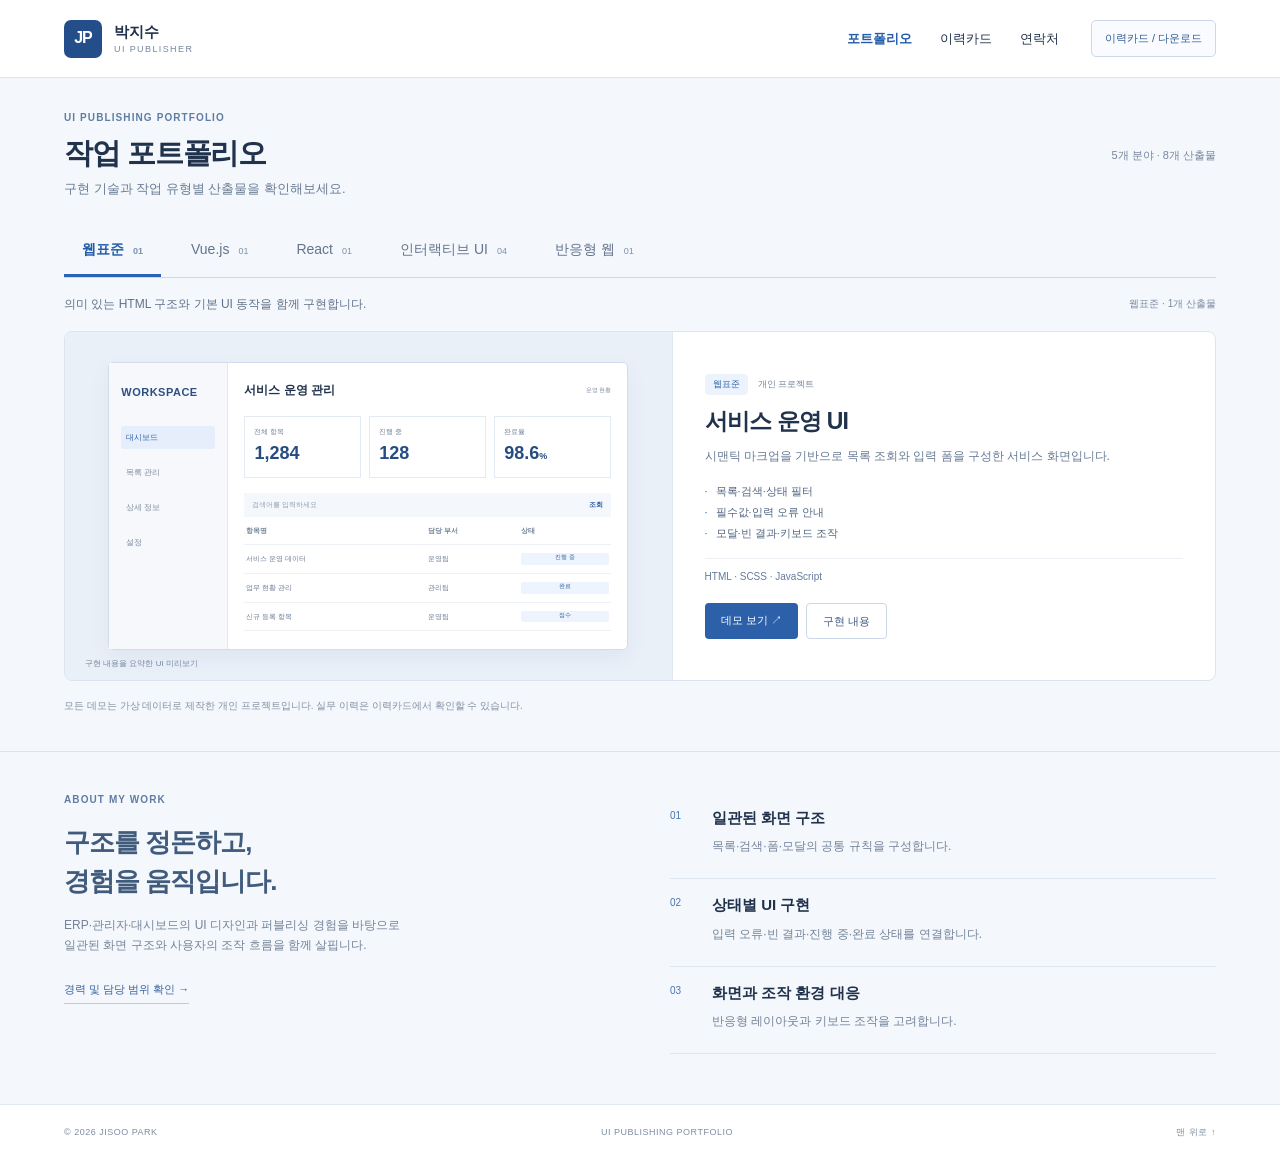
==== commit 13228cf6: "Add files via upload" ====
--- a/index.html
+++ b/index.html
@@ -1,4 +1,4 @@
-<!doctype html><html lang="ko"><head><meta charset="UTF-8"><meta name="viewport" content="width=device-width,initial-scale=1"><meta name="description" content="박지수 UI 퍼블리싱 포트폴리오. 웹표준, Vue.js, React, 인터랙티브 UI, 반응형 웹 작업."><title>박지수 | UI Publishing Portfolio</title>  <script type="module" crossorigin src="./assets/main-Dr9Igv9y.js"></script>
-  <link rel="modulepreload" crossorigin href="./assets/style-D73U988X.js">
-  <link rel="stylesheet" crossorigin href="./assets/style-DF3icjDz.css">
-</head><body class="portfolio-page"><a class="skip" href="#work">본문 바로가기</a><header class="site-header"><a class="portfolio-brand" href="./index.html"><span class="brand-symbol">JP</span><span><strong>박지수</strong><small>UI PUBLISHER</small></span></a><nav aria-label="주요 메뉴"><a class="nav-current" href="#work">포트폴리오</a><a href="./profile.html">이력카드</a><a href="./profile.html#contact">연락처</a></nav><a class="header-resume" href="./downloads/jisoo-career-card.docx" download>이력서 다운로드 ↓</a></header><main id="main"><section class="work-section" id="work"><div class="section-heading"><div><div class="eyebrow">UI PUBLISHING PORTFOLIO</div><h1>작업 포트폴리오</h1><p>구현 기술과 작업 유형별 산출물을 확인해보세요.</p></div><span class="work-count">5개 분야 · 8개 산출물</span></div><div class="work-tabs" role="tablist" aria-label="포트폴리오 분야"><button type="button" id="tab-standard" role="tab" data-filter="standard" aria-selected="true" aria-controls="work-panel" tabindex="0" class="active">웹표준<span>01</span></button><button type="button" id="tab-vue" role="tab" data-filter="vue" aria-selected="false" aria-controls="work-panel" tabindex="-1" class="">Vue.js<span>01</span></button><button type="button" id="tab-react" role="tab" data-filter="react" aria-selected="false" aria-controls="work-panel" tabindex="-1" class="">React<span>01</span></button><button type="button" id="tab-interactive" role="tab" data-filter="interactive" aria-selected="false" aria-controls="work-panel" tabindex="-1" class="">인터랙티브 UI<span>04</span></button><button type="button" id="tab-responsive" role="tab" data-filter="responsive" aria-selected="false" aria-controls="work-panel" tabindex="-1" class="">반응형 웹<span>01</span></button></div><div class="work-context"><p id="category-description">의미 있는 HTML 구조와 기본 UI 동작을 함께 구현합니다.</p><span id="filter-status" role="status">웹표준 · 1개 산출물</span></div><div id="work-panel" role="tabpanel" aria-labelledby="tab-standard" tabindex="0"><div class="work-grid"><article class="work-card" data-category="standard" ><a class="work-visual visual-standard" href="./demos/standards/" aria-label="서비스 운영 UI 데모 열기"><div class="ui-preview"><div class="preview-sidebar"><b>WORKSPACE</b><span class="chosen">대시보드</span><span>목록 관리</span><span>상세 정보</span><span>설정</span></div><div class="preview-content"><div class="preview-topline"><b>서비스 운영 관리</b><span>운영 현황</span></div><div class="preview-stats"><div>전체 항목<strong>1,284</strong></div><div>진행 중<strong>128</strong></div><div>완료율<strong>98.6<small>%</small></strong></div></div><div class="preview-search"><span>검색어를 입력하세요</span><b>조회</b></div><div class="preview-table"><div><span>항목명</span><span>담당 부서</span><span>상태</span></div><div><span>서비스 운영 데이터</span><span>운영팀</span><em>진행 중</em></div><div><span>업무 현황 관리</span><span>관리팀</span><em>완료</em></div><div><span>신규 등록 항목</span><span>운영팀</span><em>접수</em></div></div></div></div><span class="preview-note">구현 내용을 요약한 UI 미리보기</span></a><div class="work-info"><div class="work-meta"><span>웹표준</span><span>개인 프로젝트</span></div><h3>서비스 운영 UI</h3><p>시맨틱 마크업을 기반으로 목록 조회와 입력 폼을 구성한 서비스 화면입니다.</p><ul><li>목록·검색·상태 필터</li><li>필수값·입력 오류 안내</li><li>모달·빈 결과·키보드 조작</li></ul><div class="work-stack">HTML · SCSS · JavaScript</div><div class="work-actions"><a class="button" href="./demos/standards/">데모 보기 ↗</a><button class="button secondary" data-detail="standard">구현 내용</button></div></div></article><article class="work-card" data-category="vue" hidden><a class="work-visual visual-vue" href="./demos/vue/" aria-label="FLOW 물류 운영 대시보드 데모 열기"><div class="ui-preview"><div class="preview-sidebar"><b>FLOW</b><span class="chosen">대시보드</span><span>목록 관리</span><span>상세 정보</span><span>설정</span></div><div class="preview-content"><div class="preview-topline"><b>물류 운영 현황</b><span>운영 현황</span></div><div class="preview-stats"><div>전체 항목<strong>1,284</strong></div><div>진행 중<strong>128</strong></div><div>완료율<strong>98.6<small>%</small></strong></div></div><div class="preview-search"><span>검색어를 입력하세요</span><b>조회</b></div><div class="preview-table"><div><span>항목명</span><span>담당 부서</span><span>상태</span></div><div><span>서비스 운영 데이터</span><span>운영팀</span><em>진행 중</em></div><div><span>업무 현황 관리</span><span>관리팀</span><em>완료</em></div><div><span>신규 등록 항목</span><span>운영팀</span><em>접수</em></div></div></div></div><span class="preview-note">구현 내용을 요약한 UI 미리보기</span></a><div class="work-info"><div class="work-meta"><span>Vue.js</span><span>개인 프로젝트</span></div><h3>FLOW 물류 운영 대시보드</h3><p>재고 현황과 검색 조건을 반응형 상태로 연결한 Vue 서비스 UI입니다.</p><ul><li>운영 현황·기간별 차트</li><li>검색·센터 필터·정렬</li><li>페이지네이션·품목 상세</li></ul><div class="work-stack">Vue 3 · SCSS</div><div class="work-actions"><a class="button" href="./demos/vue/">데모 보기 ↗</a><button class="button secondary" data-detail="vue">구현 내용</button></div></div></article><article class="work-card" data-category="react" hidden><a class="work-visual visual-react" href="./demos/react/" aria-label="ORDERS 주문·발주 관리 데모 열기"><div class="ui-preview"><div class="preview-sidebar"><b>WORKSPACE</b><span class="chosen">대시보드</span><span>목록 관리</span><span>상세 정보</span><span>설정</span></div><div class="preview-content"><div class="preview-topline"><b>주문·발주 관리</b><span>운영 현황</span></div><div class="preview-stats"><div>전체 항목<strong>1,284</strong></div><div>진행 중<strong>128</strong></div><div>완료율<strong>98.6<small>%</small></strong></div></div><div class="preview-search"><span>검색어를 입력하세요</span><b>조회</b></div><div class="preview-table"><div><span>항목명</span><span>담당 부서</span><span>상태</span></div><div><span>서비스 운영 데이터</span><span>운영팀</span><em>진행 중</em></div><div><span>업무 현황 관리</span><span>관리팀</span><em>완료</em></div><div><span>신규 등록 항목</span><span>운영팀</span><em>접수</em></div></div></div></div><span class="preview-note">구현 내용을 요약한 UI 미리보기</span></a><div class="work-info"><div class="work-meta"><span>React</span><span>개인 프로젝트</span></div><h3>ORDERS 주문·발주 관리</h3><p>컴포넌트와 상태 관리를 활용해 주문 조회부터 등록까지 연결했습니다.</p><ul><li>검색·상태 필터·페이지 이동</li><li>품목 추가·삭제·합계 계산</li><li>등록 검증·주문 상태 변경</li></ul><div class="work-stack">React · JSX · SCSS</div><div class="work-actions"><a class="button" href="./demos/react/">데모 보기 ↗</a><button class="button secondary" data-detail="react">구현 내용</button></div></div></article><article class="work-card" data-category="interactive" hidden><a class="work-visual visual-roulette" href="./demos/interactive/?tab=0" aria-label="룰렛 추첨 데모 열기"><div class="interaction-preview"><div class="preview-wheel"><span>START</span></div><div class="preview-caption">실행 → 회전 → 결과</div></div><span class="preview-note">구현 내용을 요약한 UI 미리보기</span></a><div class="work-info"><div class="work-meta"><span>인터랙티브 UI</span><span>개인 프로젝트</span></div><h3>룰렛 추첨</h3><p>실행 중 중복 입력을 방지하고 회전 결과와 안내를 연결했습니다.</p><ul><li>추첨·결과 표시</li><li>실행 상태 제어</li><li>움직임 줄이기 대응</li></ul><div class="work-stack">JavaScript · CSS</div><div class="work-actions"><a class="button" href="./demos/interactive/?tab=0">데모 보기 ↗</a><button class="button secondary" data-detail="interactive">구현 내용</button></div></div></article><article class="work-card" data-category="interactive" hidden><a class="work-visual visual-cards" href="./demos/interactive/?tab=1" aria-label="카드 선택·결과 공개 데모 열기"><div class="interaction-preview"><div class="preview-cards"><i>01</i><i class="selected-card">선택 완료</i><i>03</i></div><div class="preview-caption">선택 → 공개 → 초기화</div></div><span class="preview-note">구현 내용을 요약한 UI 미리보기</span></a><div class="work-info"><div class="work-meta"><span>인터랙티브 UI</span><span>개인 프로젝트</span></div><h3>카드 선택·결과 공개</h3><p>한 장 선택과 결과 공개, 초기화를 구분하는 참여형 UI입니다.</p><ul><li>선택 개수 제한</li><li>결과 공개·선택 잠금</li><li>다시 참여하기</li></ul><div class="work-stack">JavaScript · CSS</div><div class="work-actions"><a class="button" href="./demos/interactive/?tab=1">데모 보기 ↗</a><button class="button secondary" data-detail="interactive">구현 내용</button></div></div></article><article class="work-card" data-category="interactive" hidden><a class="work-visual visual-mission" href="./demos/interactive/?tab=2" aria-label="미션·보상 진행 데모 열기"><div class="interaction-preview"><div class="preview-mission"><b>미션 진행 현황 <span>2 / 3</span></b><div class="preview-progress"></div><p>✓ 룰렛 참여 완료</p><p>✓ 카드 선택 완료</p><p>○ 순서 맞추기</p></div><div class="preview-caption">완료 조건에 따른 상태 변화</div></div><span class="preview-note">구현 내용을 요약한 UI 미리보기</span></a><div class="work-info"><div class="work-meta"><span>인터랙티브 UI</span><span>개인 프로젝트</span></div><h3>미션·보상 진행</h3><p>다른 체험의 완료 상태에 따라 진행률과 보상 버튼이 바뀝니다.</p><ul><li>체험 상태 연동</li><li>진행률 표시</li><li>조건부 보상 활성화</li></ul><div class="work-stack">JavaScript · CSS</div><div class="work-actions"><a class="button" href="./demos/interactive/?tab=2">데모 보기 ↗</a><button class="button secondary" data-detail="interactive">구현 내용</button></div></div></article><article class="work-card" data-category="interactive" hidden><a class="work-visual visual-drag" href="./demos/interactive/?tab=3" aria-label="드래그·순서 변경 데모 열기"><div class="interaction-preview"><div class="preview-drag"><p>⠿ 기획 확인 <span>↑ ↓</span></p><p>⠿ 마크업 구성 <span>↑ ↓</span></p><p>⠿ 인터랙션 구현 <span>↑ ↓</span></p></div><div class="preview-caption">드래그 및 버튼 이동</div></div><span class="preview-note">구현 내용을 요약한 UI 미리보기</span></a><div class="work-info"><div class="work-meta"><span>인터랙티브 UI</span><span>개인 프로젝트</span></div><h3>드래그·순서 변경</h3><p>끌어서 이동하거나 버튼을 눌러 순서를 바꾸는 조작 UI입니다.</p><ul><li>마우스 드래그</li><li>버튼 대체 조작</li><li>정답 확인·초기화</li></ul><div class="work-stack">JavaScript · CSS</div><div class="work-actions"><a class="button" href="./demos/interactive/?tab=3">데모 보기 ↗</a><button class="button secondary" data-detail="interactive">구현 내용</button></div></div></article><article class="work-card" data-category="responsive" hidden><a class="work-visual visual-responsive" href="./demos/brand/" aria-label="YEON 반응형 브랜드 웹 데모 열기"><div class="responsive-preview"><div class="preview-desktop"><b>yeon.</b><h4>일상에 여백을 더하는<br>차 한 잔의 시간</h4><div class="preview-products"><i></i><i></i><i></i></div></div><div class="preview-mobile"><b>yeon.</b><p>차를 위한<br>느린 시간</p><div></div></div></div><span class="preview-note">구현 내용을 요약한 UI 미리보기</span></a><div class="work-info"><div class="work-meta"><span>반응형 웹</span><span>개인 프로젝트</span></div><h3>YEON 반응형 브랜드 웹</h3><p>화면 크기에 따라 콘텐츠와 탐색 구조가 재배치되는 브랜드 웹입니다.</p><ul><li>PC·태블릿·모바일 구성</li><li>제품 필터·상세 보기</li><li>FAQ·이메일 입력 검증</li></ul><div class="work-stack">HTML · SCSS · JavaScript</div><div class="work-actions"><a class="button" href="./demos/brand/">데모 보기 ↗</a><button class="button secondary" data-detail="brand">구현 내용</button></div></div></article></div></div><p class="demo-disclosure">모든 데모는 가상 데이터로 제작한 개인 프로젝트입니다. 실무 이력은 이력카드에서 확인할 수 있습니다.</p></section><section class="about-section" id="about"><div><div class="eyebrow">ABOUT MY WORK</div><h2>구조를 정돈하고,<br>경험을 움직입니다.</h2><p>ERP·관리자·대시보드의 UI 디자인과 퍼블리싱 경험을 바탕으로<br>일관된 화면 구조와 사용자의 조작 흐름을 함께 살핍니다.</p><a class="text-link" href="./profile.html">경력 및 담당 범위 확인 →</a></div><div class="principles"><div><span>01</span><h3>일관된 화면 구조</h3><p>목록·검색·폼·모달의 공통 규칙을 구성합니다.</p></div><div><span>02</span><h3>상태별 UI 구현</h3><p>입력 오류·빈 결과·진행 중·완료 상태를 연결합니다.</p></div><div><span>03</span><h3>화면과 조작 환경 대응</h3><p>반응형 레이아웃과 키보드 조작을 고려합니다.</p></div></div></section></main><footer><span>© 2026 JISOO PARK</span><span>UI PUBLISHING PORTFOLIO</span><a href="#work">맨 위로 ↑</a></footer><dialog id="details"><button class="dialog-close" aria-label="닫기">×</button><div id="detail-body"></div></dialog></body></html>+<!doctype html><html lang="ko"><head><meta charset="UTF-8"><meta name="viewport" content="width=device-width,initial-scale=1"><meta name="description" content="박지수 UI 퍼블리싱 포트폴리오. 웹표준, Vue.js, React, 인터랙티브 UI, 반응형 웹 작업."><title>박지수 | UI Publishing Portfolio</title>  <script type="module" crossorigin src="./assets/main-Cgz7uYjl.js"></script>
+  <link rel="modulepreload" crossorigin href="./assets/style-BSnOsEWm.js">
+  <link rel="stylesheet" crossorigin href="./assets/style-5C8v7vxE.css">
+</head><body class="portfolio-page"><a class="skip" href="#work">본문 바로가기</a><header class="site-header"><a class="portfolio-brand" href="./index.html"><span class="brand-symbol">JP</span><span><strong>박지수</strong><small>UI PUBLISHER</small></span></a><nav aria-label="주요 메뉴"><a class="nav-current" href="#work">포트폴리오</a><a href="./profile.html">이력카드</a><a href="./profile.html#contact">연락처</a></nav><a class="header-resume" href="./profile.html">이력카드 / 다운로드</a></header><main id="main"><section class="work-section" id="work"><div class="section-heading"><div><div class="eyebrow">UI PUBLISHING PORTFOLIO</div><h1>작업 포트폴리오</h1><p>구현 기술과 작업 유형별 산출물을 확인해보세요.</p></div><span class="work-count">5개 분야 · 8개 산출물</span></div><div class="work-tabs" role="tablist" aria-label="포트폴리오 분야"><button type="button" id="tab-standard" role="tab" data-filter="standard" aria-selected="true" aria-controls="work-panel" tabindex="0" class="active">웹표준<span>01</span></button><button type="button" id="tab-vue" role="tab" data-filter="vue" aria-selected="false" aria-controls="work-panel" tabindex="-1" class="">Vue.js<span>01</span></button><button type="button" id="tab-react" role="tab" data-filter="react" aria-selected="false" aria-controls="work-panel" tabindex="-1" class="">React<span>01</span></button><button type="button" id="tab-interactive" role="tab" data-filter="interactive" aria-selected="false" aria-controls="work-panel" tabindex="-1" class="">인터랙티브 UI<span>04</span></button><button type="button" id="tab-responsive" role="tab" data-filter="responsive" aria-selected="false" aria-controls="work-panel" tabindex="-1" class="">반응형 웹<span>01</span></button></div><div class="work-context"><p id="category-description">의미 있는 HTML 구조와 기본 UI 동작을 함께 구현합니다.</p><span id="filter-status" role="status">웹표준 · 1개 산출물</span></div><div id="work-panel" role="tabpanel" aria-labelledby="tab-standard" tabindex="0"><div class="work-grid"><article class="work-card" data-category="standard" ><a class="work-visual visual-standard" href="./demos/standards/" aria-label="서비스 운영 UI 데모 열기"><div class="ui-preview"><div class="preview-sidebar"><b>WORKSPACE</b><span class="chosen">대시보드</span><span>목록 관리</span><span>상세 정보</span><span>설정</span></div><div class="preview-content"><div class="preview-topline"><b>서비스 운영 관리</b><span>운영 현황</span></div><div class="preview-stats"><div>전체 항목<strong>1,284</strong></div><div>진행 중<strong>128</strong></div><div>완료율<strong>98.6<small>%</small></strong></div></div><div class="preview-search"><span>검색어를 입력하세요</span><b>조회</b></div><div class="preview-table"><div><span>항목명</span><span>담당 부서</span><span>상태</span></div><div><span>서비스 운영 데이터</span><span>운영팀</span><em>진행 중</em></div><div><span>업무 현황 관리</span><span>관리팀</span><em>완료</em></div><div><span>신규 등록 항목</span><span>운영팀</span><em>접수</em></div></div></div></div><span class="preview-note">구현 내용을 요약한 UI 미리보기</span></a><div class="work-info"><div class="work-meta"><span>웹표준</span><span>개인 프로젝트</span></div><h3>서비스 운영 UI</h3><p>시맨틱 마크업을 기반으로 목록 조회와 입력 폼을 구성한 서비스 화면입니다.</p><ul><li>목록·검색·상태 필터</li><li>필수값·입력 오류 안내</li><li>모달·빈 결과·키보드 조작</li></ul><div class="work-stack">HTML · SCSS · JavaScript</div><div class="work-actions"><a class="button" href="./demos/standards/">데모 보기 ↗</a><button class="button secondary" data-detail="standard">구현 내용</button></div></div></article><article class="work-card" data-category="vue" hidden><a class="work-visual visual-vue" href="./demos/vue/" aria-label="FLOW 물류 운영 대시보드 데모 열기"><div class="ui-preview"><div class="preview-sidebar"><b>FLOW</b><span class="chosen">대시보드</span><span>목록 관리</span><span>상세 정보</span><span>설정</span></div><div class="preview-content"><div class="preview-topline"><b>물류 운영 현황</b><span>운영 현황</span></div><div class="preview-stats"><div>전체 항목<strong>1,284</strong></div><div>진행 중<strong>128</strong></div><div>완료율<strong>98.6<small>%</small></strong></div></div><div class="preview-search"><span>검색어를 입력하세요</span><b>조회</b></div><div class="preview-table"><div><span>항목명</span><span>담당 부서</span><span>상태</span></div><div><span>서비스 운영 데이터</span><span>운영팀</span><em>진행 중</em></div><div><span>업무 현황 관리</span><span>관리팀</span><em>완료</em></div><div><span>신규 등록 항목</span><span>운영팀</span><em>접수</em></div></div></div></div><span class="preview-note">구현 내용을 요약한 UI 미리보기</span></a><div class="work-info"><div class="work-meta"><span>Vue.js</span><span>개인 프로젝트</span></div><h3>FLOW 물류 운영 대시보드</h3><p>재고 현황과 검색 조건을 반응형 상태로 연결한 Vue 서비스 UI입니다.</p><ul><li>운영 현황·기간별 차트</li><li>검색·센터 필터·정렬</li><li>페이지네이션·품목 상세</li></ul><div class="work-stack">Vue 3 · SCSS</div><div class="work-actions"><a class="button" href="./demos/vue/">데모 보기 ↗</a><button class="button secondary" data-detail="vue">구현 내용</button></div></div></article><article class="work-card" data-category="react" hidden><a class="work-visual visual-react" href="./demos/react/" aria-label="ORDERS 주문·발주 관리 데모 열기"><div class="ui-preview"><div class="preview-sidebar"><b>WORKSPACE</b><span class="chosen">대시보드</span><span>목록 관리</span><span>상세 정보</span><span>설정</span></div><div class="preview-content"><div class="preview-topline"><b>주문·발주 관리</b><span>운영 현황</span></div><div class="preview-stats"><div>전체 항목<strong>1,284</strong></div><div>진행 중<strong>128</strong></div><div>완료율<strong>98.6<small>%</small></strong></div></div><div class="preview-search"><span>검색어를 입력하세요</span><b>조회</b></div><div class="preview-table"><div><span>항목명</span><span>담당 부서</span><span>상태</span></div><div><span>서비스 운영 데이터</span><span>운영팀</span><em>진행 중</em></div><div><span>업무 현황 관리</span><span>관리팀</span><em>완료</em></div><div><span>신규 등록 항목</span><span>운영팀</span><em>접수</em></div></div></div></div><span class="preview-note">구현 내용을 요약한 UI 미리보기</span></a><div class="work-info"><div class="work-meta"><span>React</span><span>개인 프로젝트</span></div><h3>ORDERS 주문·발주 관리</h3><p>컴포넌트와 상태 관리를 활용해 주문 조회부터 등록까지 연결했습니다.</p><ul><li>검색·상태 필터·페이지 이동</li><li>품목 추가·삭제·합계 계산</li><li>등록 검증·주문 상태 변경</li></ul><div class="work-stack">React · JSX · SCSS</div><div class="work-actions"><a class="button" href="./demos/react/">데모 보기 ↗</a><button class="button secondary" data-detail="react">구현 내용</button></div></div></article><article class="work-card" data-category="interactive" hidden><a class="work-visual visual-roulette" href="./demos/interactive/?tab=0" aria-label="룰렛 추첨 데모 열기"><div class="interaction-preview"><div class="preview-wheel"><span>START</span></div><div class="preview-caption">실행 → 회전 → 결과</div></div><span class="preview-note">구현 내용을 요약한 UI 미리보기</span></a><div class="work-info"><div class="work-meta"><span>인터랙티브 UI</span><span>개인 프로젝트</span></div><h3>룰렛 추첨</h3><p>실행 중 중복 입력을 방지하고 회전 결과와 안내를 연결했습니다.</p><ul><li>추첨·결과 표시</li><li>실행 상태 제어</li><li>움직임 줄이기 대응</li></ul><div class="work-stack">JavaScript · CSS</div><div class="work-actions"><a class="button" href="./demos/interactive/?tab=0">데모 보기 ↗</a><button class="button secondary" data-detail="interactive">구현 내용</button></div></div></article><article class="work-card" data-category="interactive" hidden><a class="work-visual visual-cards" href="./demos/interactive/?tab=1" aria-label="카드 선택·결과 공개 데모 열기"><div class="interaction-preview"><div class="preview-cards"><i>01</i><i class="selected-card">선택 완료</i><i>03</i></div><div class="preview-caption">선택 → 공개 → 초기화</div></div><span class="preview-note">구현 내용을 요약한 UI 미리보기</span></a><div class="work-info"><div class="work-meta"><span>인터랙티브 UI</span><span>개인 프로젝트</span></div><h3>카드 선택·결과 공개</h3><p>한 장 선택과 결과 공개, 초기화를 구분하는 참여형 UI입니다.</p><ul><li>선택 개수 제한</li><li>결과 공개·선택 잠금</li><li>다시 참여하기</li></ul><div class="work-stack">JavaScript · CSS</div><div class="work-actions"><a class="button" href="./demos/interactive/?tab=1">데모 보기 ↗</a><button class="button secondary" data-detail="interactive">구현 내용</button></div></div></article><article class="work-card" data-category="interactive" hidden><a class="work-visual visual-mission" href="./demos/interactive/?tab=2" aria-label="미션·보상 진행 데모 열기"><div class="interaction-preview"><div class="preview-mission"><b>미션 진행 현황 <span>2 / 3</span></b><div class="preview-progress"></div><p>✓ 룰렛 참여 완료</p><p>✓ 카드 선택 완료</p><p>○ 순서 맞추기</p></div><div class="preview-caption">완료 조건에 따른 상태 변화</div></div><span class="preview-note">구현 내용을 요약한 UI 미리보기</span></a><div class="work-info"><div class="work-meta"><span>인터랙티브 UI</span><span>개인 프로젝트</span></div><h3>미션·보상 진행</h3><p>다른 체험의 완료 상태에 따라 진행률과 보상 버튼이 바뀝니다.</p><ul><li>체험 상태 연동</li><li>진행률 표시</li><li>조건부 보상 활성화</li></ul><div class="work-stack">JavaScript · CSS</div><div class="work-actions"><a class="button" href="./demos/interactive/?tab=2">데모 보기 ↗</a><button class="button secondary" data-detail="interactive">구현 내용</button></div></div></article><article class="work-card" data-category="interactive" hidden><a class="work-visual visual-drag" href="./demos/interactive/?tab=3" aria-label="드래그·순서 변경 데모 열기"><div class="interaction-preview"><div class="preview-drag"><p>⠿ 기획 확인 <span>↑ ↓</span></p><p>⠿ 마크업 구성 <span>↑ ↓</span></p><p>⠿ 인터랙션 구현 <span>↑ ↓</span></p></div><div class="preview-caption">드래그 및 버튼 이동</div></div><span class="preview-note">구현 내용을 요약한 UI 미리보기</span></a><div class="work-info"><div class="work-meta"><span>인터랙티브 UI</span><span>개인 프로젝트</span></div><h3>드래그·순서 변경</h3><p>끌어서 이동하거나 버튼을 눌러 순서를 바꾸는 조작 UI입니다.</p><ul><li>마우스 드래그</li><li>버튼 대체 조작</li><li>정답 확인·초기화</li></ul><div class="work-stack">JavaScript · CSS</div><div class="work-actions"><a class="button" href="./demos/interactive/?tab=3">데모 보기 ↗</a><button class="button secondary" data-detail="interactive">구현 내용</button></div></div></article><article class="work-card" data-category="responsive" hidden><a class="work-visual visual-responsive" href="./demos/brand/" aria-label="YEON 반응형 브랜드 웹 데모 열기"><div class="responsive-preview"><div class="preview-desktop"><b>yeon.</b><h4>일상에 여백을 더하는<br>차 한 잔의 시간</h4><div class="preview-products"><i></i><i></i><i></i></div></div><div class="preview-mobile"><b>yeon.</b><p>차를 위한<br>느린 시간</p><div></div></div></div><span class="preview-note">구현 내용을 요약한 UI 미리보기</span></a><div class="work-info"><div class="work-meta"><span>반응형 웹</span><span>개인 프로젝트</span></div><h3>YEON 반응형 브랜드 웹</h3><p>화면 크기에 따라 콘텐츠와 탐색 구조가 재배치되는 브랜드 웹입니다.</p><ul><li>PC·태블릿·모바일 구성</li><li>제품 필터·상세 보기</li><li>FAQ·이메일 입력 검증</li></ul><div class="work-stack">HTML · SCSS · JavaScript</div><div class="work-actions"><a class="button" href="./demos/brand/">데모 보기 ↗</a><button class="button secondary" data-detail="brand">구현 내용</button></div></div></article></div></div><p class="demo-disclosure">모든 데모는 가상 데이터로 제작한 개인 프로젝트입니다. 실무 이력은 이력카드에서 확인할 수 있습니다.</p></section><section class="about-section" id="about"><div><div class="eyebrow">ABOUT MY WORK</div><h2>구조를 정돈하고,<br>경험을 움직입니다.</h2><p>ERP·관리자·대시보드의 UI 디자인과 퍼블리싱 경험을 바탕으로<br>일관된 화면 구조와 사용자의 조작 흐름을 함께 살핍니다.</p><a class="text-link" href="./profile.html">경력 및 담당 범위 확인 →</a></div><div class="principles"><div><span>01</span><h3>일관된 화면 구조</h3><p>목록·검색·폼·모달의 공통 규칙을 구성합니다.</p></div><div><span>02</span><h3>상태별 UI 구현</h3><p>입력 오류·빈 결과·진행 중·완료 상태를 연결합니다.</p></div><div><span>03</span><h3>화면과 조작 환경 대응</h3><p>반응형 레이아웃과 키보드 조작을 고려합니다.</p></div></div></section></main><footer><span>© 2026 JISOO PARK</span><span>UI PUBLISHING PORTFOLIO</span><a href="#work">맨 위로 ↑</a></footer><dialog id="details"><button class="dialog-close" aria-label="닫기">×</button><div id="detail-body"></div></dialog></body></html>
--- a/assets/style-5C8v7vxE.css
+++ b/assets/style-5C8v7vxE.css
@@ -0,0 +1 @@
+@charset "UTF-8";*{box-sizing:border-box}html{scroll-behavior:smooth;scroll-padding-top:24px}body{margin:0;background:#f4f7fb;color:#20324c;font-family:Arial,Apple SD Gothic Neo,Malgun Gothic,sans-serif;font-size:15px;line-height:1.65}a{color:inherit;text-decoration:none}button,input,select{font:inherit}button,a,input,select,summary{outline-offset:5px}button{cursor:pointer}button:disabled{cursor:wait;opacity:.55}button:focus-visible,a:focus-visible,input:focus-visible,select:focus-visible,summary:focus-visible{outline:3px solid #2862bd}.skip{position:fixed;left:16px;top:-100px;z-index:100;background:#20324c;color:#fff;padding:12px}.skip:focus{top:12px}.sr-only{position:absolute;width:1px;height:1px;overflow:hidden;clip-path:inset(50%)}.site-header,main>section,footer{padding-left:6%;padding-right:6%}.site-header{display:flex;align-items:center;gap:28px;height:112px;border-bottom:1px solid #d9ddd8}.wordmark{font-size:38px;font-weight:900;letter-spacing:-5px}.wordmark span{font-size:13px;vertical-align:top;letter-spacing:0;margin-left:8px}.header-caption{font-size:10px;line-height:1.5;letter-spacing:1.4px}.site-header nav{margin-left:auto;display:flex;gap:34px;font-size:13px}.site-header small{color:#2862bd}.eyebrow{font-size:11px;letter-spacing:1.7px;font-weight:700}.orange-dot{width:7px;height:7px;border-radius:50%;display:inline-block;background:#2862bd;margin-right:10px}.hero{padding-top:66px}.hero h1{font-size:clamp(40px,6.7vw,100px);line-height:1.22;letter-spacing:-.075em;margin:30px 0 28px;font-weight:800}.serif{font-weight:500}.orange{color:#2862bd}.hero-bottom{display:flex;align-items:center;justify-content:space-between;margin-bottom:50px}.hero-bottom p{font-size:16px;line-height:1.9}.circle-link{border:1px solid #a4afa9;border-radius:50%;width:75px;height:75px;display:grid;place-items:center;font-size:36px;transition:.25s}.circle-link:hover{background:#20324c;color:#f4f7fb;transform:rotate(-15deg)}.hero-foot{display:flex;justify-content:space-between;border-top:1px solid #cbd1ca;padding:17px 0;font-size:9px;letter-spacing:1px}.work-section{padding-top:80px;padding-bottom:90px}.section-heading{display:flex;align-items:end;justify-content:space-between}.section-heading h2{font-size:32px;letter-spacing:-1.5px;margin:12px 0}.section-heading>p{font-size:11px;color:#63716e}.filters{display:flex;gap:8px;flex-wrap:wrap;margin:25px 0 30px}.filters button{background:transparent;border:1px solid #cbd1ca;border-radius:30px;padding:9px 19px;font-size:12px;color:#20324c}.filters .active{background:#20324c;color:#fff;border-color:#20324c}.filters sup{margin-left:5px;font-size:9px}.project-grid{display:grid;grid-template-columns:1fr 1fr;gap:48px 30px}.project[hidden]{display:none}.project-art{display:block;position:relative;aspect-ratio:1.42;overflow:hidden;border-radius:3px}.art-label{position:absolute;bottom:20px;left:25px;font-size:8px;letter-spacing:1px;font-weight:700}.art-arrow{position:absolute;bottom:16px;right:22px;font-size:24px}.project-art>div{transition:transform .45s}.project-art:hover>div{transform:translateY(-4px)}.art-admin{background:#d9e3df;padding:40px 28px}.mini-admin{display:flex;background:#fff;border-radius:5px;box-shadow:0 12px 35px #243b3c20;height:90%;font-size:7px;transform:rotate(-3deg)}.mini-admin aside{width:24%;padding:17px 10px;border-right:1px solid #eee;background:#f9fbfa}.mini-admin aside b{font-size:15px;display:block;margin-bottom:20px}.mini-admin aside b span{color:#2862bd;margin-left:8px}.mini-admin i{display:block;font-style:normal;margin:10px 0;padding:4px}.mini-admin .selected{background:#deebe6;color:#276353}.mini-main{padding:18px 15px;flex:1}.mini-top{font-size:12px;font-weight:700}.mini-top>span{float:right;color:#4a8070;font-size:6px}.mini-kpis{display:flex;gap:7px;margin-top:15px}.mini-kpis>div{border:1px solid #e1e8e5;padding:7px;flex:1;font-size:6px}.mini-kpis strong{display:block;font-size:16px}.mini-kpis em{font-style:normal;color:#3e8a71}.mini-kpis small{font-size:8px}.mini-chart{border:1px solid #e1e8e5;margin-top:12px;padding:10px;height:85px}.bars{display:flex;align-items:end;gap:9%;height:45px;margin-top:5px}.bars i{background:#416d60;height:var(--h);width:8%;border-radius:2px 2px 0 0}.mini-lines i{display:block;border-bottom:1px solid #e5ebe8;height:13px}.art-play{background:#f3734e;color:#3d2b35}.play-title{position:absolute;top:20px;left:27px;font-size:60px;font-weight:900;line-height:.95;letter-spacing:-3px;z-index:1;transform:rotate(-7deg)}.play-title em{font-family:Georgia,serif;color:#fff5d8;font-weight:500}.mini-wheel{width:205px;height:205px;background:conic-gradient(#ffe4a1 0 60deg,#584579 60deg 120deg,#fff3d0 120deg 180deg,#d44630 180deg 240deg,#ffe4a1 240deg 300deg,#514476 300deg);border-radius:50%;position:absolute;right:12%;top:22%;border:8px solid #fff0cc;box-shadow:9px 12px #c64c34;display:grid;place-items:center;transform:rotate(12deg)}.mini-wheel span{border-radius:50%;background:#fff3d0;border:4px solid #3c2d3e;font-size:32px;width:62px;height:62px;text-align:center}.ticket{position:absolute;left:25px;bottom:65px;padding:10px 15px;background:#fff0cc;font-size:10px;letter-spacing:2px;transform:rotate(-8deg);border:1px dashed #4a3038}.art-orders{background:#d8dce9;padding:40px 35px}.order-preview{background:#fbfcff;border-radius:5px;padding:23px;box-shadow:8px 12px #bbc2d4;transform:rotate(3deg)}.order-head{display:flex;justify-content:space-between;align-items:center;font-size:7px}.order-head b{font-size:15px;letter-spacing:-.5px}.order-head b span{color:#2862bd}.order-preview h4{font-size:24px;letter-spacing:-1px;margin:20px 0}.order-preview-tabs{font-size:8px;word-spacing:12px;border-bottom:1px solid #ddd;padding-bottom:10px}.order-preview-tabs b{color:#52659c}.preview-row{display:flex;justify-content:space-between;font-size:7px;padding:12px 0;border-bottom:1px solid #e5e6ee}.preview-row em{font-style:normal;background:#e5eaf8;padding:0 6px;border-radius:5px}.art-tea{background:#d5d5be;color:#203754}.tea-logo{position:absolute;left:28px;top:15px;font-family:Georgia,serif;font-size:36px}.tea-orbit{width:320px;height:320px;border:1px solid #a6ad91;border-radius:50%;position:absolute;right:-40px;top:-50px}.tea-cup{position:absolute;right:12%;top:20%;width:160px;height:160px;border-radius:50%;background:radial-gradient(circle,#929451 0 43%,#6d7040 44% 47%,#f3eee1 48% 58%,#d9d3bd 59% 63%,transparent 64%);filter:drop-shadow(12px 19px 8px rgba(89,97,61,.2509803922))}.tea-copy{position:absolute;left:28px;bottom:65px;font-size:39px;line-height:1.13;font-family:Georgia,serif;letter-spacing:-1.5px}.tea-copy em{font-weight:400}.project-caption{display:flex;justify-content:space-between;gap:10px;padding-top:20px}.project-no{font-size:9px;letter-spacing:1px;color:#687570}.project-caption h3{font-size:19px;margin:7px 0 3px;letter-spacing:-.7px}.project-caption p{font-size:12px;color:#63716e;margin:0}.tags{display:flex;gap:5px;flex-wrap:wrap;align-content:start;padding-top:3px}.tags span{border:1px solid #cbd1ca;font-size:9px;padding:2px 7px;border-radius:20px;white-space:nowrap}.project-links{display:flex;gap:22px;margin-top:16px;font-size:11px}.project-links button{border:0;background:none;color:#63716e;padding:0}.about-section{border-top:1px solid #cbd1ca;padding-top:70px;padding-bottom:80px;display:grid;grid-template-columns:1fr 1fr;gap:60px}.about-section h2{font-size:35px;line-height:1.5;letter-spacing:-1.5px}.about-section p{font-size:13px;color:#63716e}.text-link{font-size:12px;border-bottom:1px solid;padding-bottom:5px;display:inline-block;margin-top:25px}.principles>div{position:relative;padding:22px 0 20px 42px;border-bottom:1px solid #cbd1ca}.principles span{position:absolute;left:0;top:24px;font-size:10px;color:#2862bd}.principles h3{margin:0;font-size:18px}.principles p{margin:7px 0}.contact-section{background:#20324c;color:#f4f7fb;padding-top:65px;padding-bottom:40px}.contact-section .eyebrow{color:#a9b4b4}.contact-section h2{font-size:clamp(32px,5.2vw,72px);line-height:1.3;letter-spacing:-3px;margin:24px 0 40px}.contact-section h2 span{color:#2862bd;margin-left:35px}.contact-bottom{display:flex;justify-content:space-between;border-top:1px solid rgba(255,255,255,.1882352941);padding-top:20px;font-size:12px}.contact-bottom p{margin:0;color:#bac3c3}footer{display:flex;justify-content:space-between;padding-top:23px;padding-bottom:23px;font-size:9px;letter-spacing:1px}dialog{border:0;border-radius:12px;padding:40px;width:min(620px,90vw);color:#20324c;background:#f4f7fb;max-height:85vh}dialog::backdrop{background:#15263199}.dialog-close{position:absolute;right:15px;top:10px;border:0;background:none;font-size:30px}dialog h2{font-size:28px}dialog li{margin-bottom:10px}dialog .button{display:inline-block;margin-top:20px}.button{border:0;background:#20324c;color:#fff;padding:10px 20px;border-radius:6px;font-size:13px}.button.secondary{background:#fff;color:#20324c;border:1px solid #ced7d2}.badge{padding:4px 9px;border-radius:20px;background:#e6eee9;color:#3e6556;font-size:11px;white-space:nowrap}.notice{padding:12px 16px;background:#fff3df;border:1px solid #eadcc0;border-radius:6px;font-size:12px;color:#736447}.demo-top{display:flex;justify-content:space-between;align-items:center;padding:16px 5%;background:#20324c;color:#fff;font-size:12px}.demo-wrap{max-width:1250px;margin:auto;padding:40px 5%}.demo-wrap h1{font-size:34px;letter-spacing:-1.5px;margin:8px 0}.demo-wrap h2{font-size:20px}.demo-heading{display:flex;justify-content:space-between;align-items:center;gap:20px;margin:25px 0}.subtle{color:#6a7774;font-size:13px}.stat-grid{display:grid;grid-template-columns:repeat(3,1fr);gap:18px;margin:24px 0}.stat{background:#fff;border:1px solid #dde3dd;border-radius:8px;padding:22px}.stat strong{display:block;font-size:30px;margin-top:8px}.stat small{color:#41705e}.panel{background:#fff;border:1px solid #dde3dd;border-radius:8px;padding:24px;margin:18px 0}.toolbar{display:flex;flex-wrap:wrap;gap:10px;align-items:end}.toolbar label{display:grid;gap:5px;font-size:12px;flex:1;min-width:130px}input,select{border:1px solid #cbd5ce;border-radius:5px;padding:9px 12px;max-width:100%;background:#fff;color:#20324c}table{width:100%;border-collapse:collapse;white-space:nowrap;font-size:13px}th{text-align:left;background:#f4f6f3;font-size:11px;color:#6a7774}td,th{padding:14px 12px;border-bottom:1px solid #e6ebe6}.table-scroll{overflow:auto;margin-top:20px}.table-link{border:0;background:none;color:#315e81;text-decoration:underline}.pagination{display:flex;justify-content:center;gap:8px;margin-top:20px}.pagination button{border:1px solid #d4dcd5;background:#fff;padding:5px 12px;border-radius:4px}.pagination .active{background:#20324c;color:#fff}.demo-tabs{display:flex;gap:6px;border-bottom:1px solid #cbd5ce;margin:20px 0}.demo-tabs button{border:0;background:none;padding:10px 18px;color:#627069}.demo-tabs .active{border-bottom:2px solid #2862bd;color:#20324c;font-weight:700}.data-chart{display:flex;align-items:end;gap:6%;height:170px;padding-top:20px;border-bottom:1px solid #d4dcd5}.data-chart>div{height:var(--h);background:#4f7c68;flex:1;min-height:15px;border-radius:5px 5px 0 0;position:relative}.data-chart span{position:absolute;bottom:4px;left:0;right:0;text-align:center;color:#fff;font-size:11px}.detail-grid{display:grid;grid-template-columns:1fr 1fr;gap:18px}.empty{text-align:center;padding:35px;color:#667771}.error{color:#b84428;font-size:12px}.form-stack{display:grid;gap:15px}.form-stack label{display:grid;gap:5px;font-size:13px}.toast{padding:12px;background:#dfeee6;border-radius:6px;margin:15px 0}.lab-body{background:#f3f6fb}.lab-title{font-family:Georgia,serif;font-size:65px!important;color:#203d69}.lab-tabs{display:flex;gap:10px;flex-wrap:wrap;margin:22px 0}.lab-tabs button{padding:10px 20px;border:1px solid #d1ddec;background:transparent;border-radius:25px}.lab-tabs .active{background:#234a82;color:#fff}.lab-panel{background:#fff;border:1px solid #dbe3ef;border-radius:15px;padding:35px;text-align:center;min-height:400px}.wheel-wrap{position:relative;width:260px;height:260px;margin:15px auto 30px}.wheel{width:100%;height:100%;border:10px solid #d4e1f4;border-radius:50%;background:conic-gradient(#3e6ca9 0 60deg,#7f9fc9 60deg 120deg,#c0d3ed 120deg 180deg,#3e6ca9 180deg 240deg,#7f9fc9 240deg 300deg,#c0d3ed 300deg);transition:transform 3s cubic-bezier(.12,.65,.13,1);display:grid;place-items:center}.wheel b{background:#f3f7fe;border-radius:50%;width:70px;height:70px;display:grid;place-items:center;font-size:30px;color:#234a82}.pointer{position:absolute;top:-10px;left:calc(50% - 12px);border-left:12px solid transparent;border-right:12px solid transparent;border-top:28px solid #234a82;z-index:1}.prize-legend{font-size:12px;color:#5f718c}.cards{display:flex;gap:16px;justify-content:center;margin:35px 0;flex-wrap:wrap}.draw-card{background:#4269a0;border:4px solid #b4c9e8;color:#f5f8ff;width:120px;height:160px;border-radius:10px;font-size:32px;transition:transform .3s}.draw-card.revealed{background:#eaf1fb;color:#234a82;font-size:17px;transform:rotate(-3deg)}.mission-list{max-width:580px;margin:25px auto;text-align:left}.mission-row{display:flex;justify-content:space-between;align-items:center;padding:15px 0;border-bottom:1px solid #e0e6f0;gap:10px}.mission-row button{border:1px solid #cbd8ea;border-radius:6px;padding:7px 12px;background:#fff}.mission-row button:disabled{cursor:default}.mission-progress{width:100%;accent-color:#2862bd;height:16px}.drag-list{list-style:none;padding:0;max-width:550px;margin:25px auto;display:grid;gap:10px}.drag-item{display:flex;align-items:center;justify-content:space-between;background:#edf3fb;padding:16px;border:1px solid #c5d4e9;border-radius:6px;gap:10px;cursor:grab}.drag-item button{border:1px solid #bfd0e7;background:#fff;padding:4px 12px;border-radius:4px}.drag-item.selected{outline:3px solid #326dc7}.tea-page{background:#f5f7fb;color:#203754}.tea-nav{display:flex;align-items:center;justify-content:space-between;padding:22px 6%;border-bottom:1px solid #d0dbe9}.tea-nav b{font:36px Georgia,serif}.tea-nav div{display:flex;gap:25px;font-size:13px}.brand-hero{padding:70px 6%;min-height:500px;display:flex;align-items:center;justify-content:space-between;background:#e4edf9;overflow:hidden;gap:30px}.brand-hero h1{font:clamp(42px,6vw,82px)/1.15 Georgia,serif;letter-spacing:-2px}.brand-hero p{font-size:14px;line-height:2}.brand-cup{flex:0 0 300px;width:300px;height:300px;background:radial-gradient(circle,#919952 0 43%,#6b773c 44% 47%,#fbf7e8 48% 57%,#c3c8ad 58% 62%,transparent 63%);filter:drop-shadow(20px 24px 12px rgba(40,79,133,.1882352941));border:1px solid #b9cce5;border-radius:50%}.brand-section{max-width:1200px;margin:auto;padding:65px 6%}.brand-section h2{font:38px Georgia,serif}.tea-products{display:grid;grid-template-columns:repeat(3,1fr);gap:20px;margin-top:30px}.tea-product{padding:25px;background:#eaf0f9;border:1px solid #c7d5e7}.tea-tin{height:160px;margin:0 auto 25px;width:110px;background:linear-gradient(90deg,#819075,#a8b496,#849578);border-radius:7px 7px 15px 15px;display:grid;place-items:center;font:24px Georgia,serif;box-shadow:12px 12px #344c3020;color:#fff}.tea-product:nth-child(2) .tea-tin{background:linear-gradient(90deg,#b49168,#ccb28d,#b39875)}.tea-product:nth-child(3) .tea-tin{background:linear-gradient(90deg,#a17e79,#bca09b,#9f8179)}.tea-product h3{font-size:18px;margin:10px 0}.tea-product p{font-size:12px}.tea-product button{background:none;border:0;border-bottom:1px solid #2e568b;padding:6px 0}.faq details{border-bottom:1px solid #c7d5e7;padding:18px 0}.faq summary{cursor:pointer}.faq p{font-size:13px;color:#596f8d}.profile-wrap{max-width:850px;margin:auto;padding:60px 6%}.profile-wrap section{padding:20px 0;border-bottom:1px solid #ccd1ca}.profile-wrap h1{font-size:45px;margin:5px 0}.profile-wrap li{margin:10px 0}@media(min-width:1500px){.site-header,main>section,footer{padding-left:max(6%,(100vw - 1320px) / 2);padding-right:max(6%,(100vw - 1320px) / 2)}}@media(max-width:800px){.site-header{height:85px;gap:18px}.site-header nav{gap:18px}.hero{padding-top:44px}.hero h1{font-size:8.2vw}.hero-bottom{margin-bottom:30px}.hero-bottom p{font-size:13px}.hero-foot{font-size:7px}.hero-foot span:last-child{display:none}.work-section{padding-top:50px}.section-heading{display:block}.section-heading h2{font-size:27px}.project-grid{gap:35px 20px}.project-caption{display:block}.tags{margin-top:9px}.project-art{aspect-ratio:1.2}.mini-admin{min-width:260px}.art-admin{padding:35px 15px}.mini-wheel{width:145px;height:145px;right:8%;top:30%}.play-title{font-size:45px}.order-preview{min-width:250px;padding:15px}.art-orders{padding:40px 20px}.tea-copy{font-size:29px}.tea-cup{width:130px;height:130px;right:4%}.about-section{gap:30px}.about-section h2{font-size:27px}.principles>div{padding-left:30px}.contact-bottom{gap:20px}.brand-cup{flex-basis:220px;height:220px}.tea-products{gap:10px}.tea-product{padding:20px 12px}}@media(max-width:560px){.header-caption{display:none}.site-header nav{font-size:11px}.hero h1{font-size:9vw;margin:30px 0}.hero-bottom p{font-size:12px}.circle-link{width:49px;height:49px;font-size:26px}.project-grid{grid-template-columns:1fr}.project-art{aspect-ratio:1.4}.mini-admin{min-width:0}.mini-wheel{width:190px;height:190px;top:20%}.play-title{font-size:60px}.project-caption{display:flex}.project-caption h3{font-size:17px}.tags{max-width:90px}.tea-copy{font-size:38px}.tea-cup{width:160px;height:160px;right:8%}.about-section{grid-template-columns:1fr}.about-section h2{font-size:30px}.contact-section h2{letter-spacing:-1.5px}.contact-bottom{display:block}.contact-bottom a{display:inline-block;margin-top:20px}footer span:nth-child(2){display:none}.stat-grid{gap:8px}.stat{padding:12px}.stat strong{font-size:23px}.stat small{font-size:9px}.demo-wrap{padding-top:24px}.demo-wrap h1{font-size:28px}.demo-heading{flex-wrap:wrap}.panel{padding:16px}.detail-grid{grid-template-columns:1fr}.lab-panel{padding:25px 12px}.lab-title{font-size:48px!important}.cards{gap:8px}.draw-card{width:85px;height:125px}.brand-hero{display:block;padding-top:40px}.brand-cup{width:240px;height:240px;margin:30px auto 0}.tea-nav div{gap:15px}.tea-products{grid-template-columns:1fr}.tea-product{padding:25px}.tea-tin{height:180px;width:130px}.hero-foot{letter-spacing:.3px}.drag-item{padding:12px;font-size:12px}.drag-item button{padding:4px 8px}}@media(prefers-reduced-motion:reduce){html{scroll-behavior:auto}*,*:before,*:after{animation-duration:.01ms!important;transition-duration:.01ms!important}.wheel{transition-duration:.01ms!important}}.resume-page{background:#e8ece9}.resume-layout{max-width:1080px;margin:0 auto;padding:32px 24px 55px}.resume-toolbar{display:flex;justify-content:space-between;align-items:center;gap:20px}.resume-toolbar p{margin:5px 0;font-size:22px;font-weight:700;letter-spacing:-.7px}.resume-actions{display:flex;gap:10px;flex-wrap:wrap}.resume-help{font-size:12px;color:#5a6962;margin:16px 0 25px}.resume-sheet{background:#fff;padding:45px 48px;margin-bottom:25px;box-shadow:0 5px 25px #172f2010;border:1px solid #dbe2dc}.card-title{display:flex;justify-content:space-between;gap:20px;align-items:center;border-bottom:2px solid #192b38;padding-bottom:20px;margin-bottom:22px}.card-title h1{font-size:32px;letter-spacing:-1px;margin:10px 0 4px;line-height:1.4}.card-title p{margin:0;font-size:13px}.card-title .eyebrow{font-size:10px;color:#65736c}.card-title>span{font-size:10px;letter-spacing:1px;white-space:nowrap;color:#63726a}.card-title h2{font-size:26px;margin:8px 0;letter-spacing:-1px}.card-summary{font-size:13px;line-height:1.85;margin-bottom:25px}.card-section{margin:22px 0}.card-section h2{font-size:17px;letter-spacing:-.4px;margin:0 0 10px}.resume-table{table-layout:fixed;white-space:normal;font-size:12px;border:1px solid #d9d9d9;color:#192b38}.resume-table th,.resume-table td{border:1px solid #d9d9d9;padding:11px 12px;vertical-align:middle;overflow-wrap:anywhere;line-height:1.65}.resume-table th{background:#e9eef1;color:#192b38;font-size:11px;font-weight:700}.resume-table thead th{text-align:center}.resume-table thead~tbody tr:nth-child(2n){background:#f8faf9}.card-note{font-size:12px;line-height:1.85}.resume-foot{display:flex;justify-content:space-between;gap:20px;font-size:12px;color:#586b60}.resume-table-wrap{width:100%;overflow-x:auto}@media(max-width:650px){.resume-layout{padding:22px 14px}.resume-toolbar{align-items:start;flex-direction:column}.resume-actions{width:100%}.resume-actions>*{text-align:center;flex:1;font-size:12px;padding:10px}.resume-sheet{padding:25px 18px}.card-title h1{font-size:27px}.card-title h2{font-size:22px}.resume-table{font-size:11px}.resume-table th,.resume-table td{padding:9px 7px}.card-section .resume-table{min-width:540px}.card-section:first-of-type .resume-table{min-width:470px}.resume-help{font-size:11px}.resume-foot{flex-direction:column;gap:8px}.card-summary{font-size:12px}.card-title .eyebrow{font-size:8px}}@page{size:A4 portrait;margin:13mm}@media print{html,body.resume-page{margin:0!important;padding:0!important;background:#fff!important;color:#000!important;font-size:10pt;scroll-behavior:auto}.no-print,.skip{display:none!important}.resume-layout{max-width:none;margin:0;padding:0}.resume-sheet{border:0;box-shadow:none;padding:0;margin:0;break-after:page;page-break-after:always}.resume-sheet:last-child{break-after:auto;page-break-after:auto}.card-title{border-bottom:1pt solid #000;padding-bottom:4mm;margin-bottom:4mm;break-inside:avoid}.card-title h1{font-size:22pt;margin:2mm 0}.card-title h2{font-size:18pt}.card-title .eyebrow{font-size:8pt}.card-summary{font-size:10pt;line-height:1.65;margin-bottom:4mm}.card-section{margin:4mm 0;break-inside:avoid;page-break-inside:avoid}.card-section h2{font-size:12pt;margin-bottom:2mm;break-after:avoid}.resume-table-wrap{overflow:visible}.resume-table,.card-section .resume-table,.card-section:first-of-type .resume-table{width:100%;min-width:0;font-size:9pt;table-layout:fixed}.resume-table th,.resume-table td{padding:2.2mm 2.5mm;border:.5pt solid #aaa;line-height:1.5;color:#000;font-size:9pt}.resume-table th{background:#eceff1!important;print-color-adjust:exact;-webkit-print-color-adjust:exact}.resume-table tr{break-inside:avoid;page-break-inside:avoid}.resume-table thead{display:table-header-group}.card-note{font-size:10pt;line-height:1.65}a{color:#000;text-decoration:none}}.resume-review{margin:0 0 24px;padding:14px 18px;background:#fff6e8;border:1px solid #e7d4b7;border-radius:6px;font-size:12px}.resume-review summary{cursor:pointer;font-weight:700}.resume-review li{margin:7px 0;line-height:1.8}body{background:#f4f7fb;color:#20324c}.portfolio-page .site-header{height:78px;padding:0 5%;background:#fff;border-bottom:1px solid #dce4ef;gap:32px}.portfolio-brand{display:flex;align-items:center;gap:12px}.brand-symbol{display:grid;place-items:center;width:38px;height:38px;border-radius:7px;background:#234e89;color:#fff;font-size:16px;font-weight:700;letter-spacing:-1px}.portfolio-brand strong{font-size:15px;display:block;line-height:1.4}.portfolio-brand small{font-size:9px;display:block;letter-spacing:1.4px;color:#76869e}.portfolio-page .site-header nav{margin-left:auto;font-size:13px;gap:28px;height:100%;align-items:center}.nav-current{color:#245ca9;font-weight:700}.header-resume{border:1px solid #cdd9e9;border-radius:5px;padding:8px 13px;font-size:11px;background:#f9fbff;color:#335d94;white-space:nowrap}.portfolio-page main>section{padding-left:5%;padding-right:5%}.portfolio-page .work-section{padding-top:32px;padding-bottom:36px;max-width:1520px;margin:auto}.portfolio-page .section-heading{align-items:center;gap:20px}.portfolio-page .eyebrow{color:#5f7da4;font-size:10px;letter-spacing:1.1px}.section-heading h1{font-size:29px;letter-spacing:-1.1px;line-height:1.4;margin:6px 0 5px}.portfolio-page .section-heading p{margin:0;color:#697c95;font-size:13px}.work-count{font-size:11px;color:#76879d;white-space:nowrap}.work-tabs{display:flex;border-bottom:1px solid #cdd9e8;gap:12px;margin-top:25px;overflow-x:auto}.work-tabs button{background:none;border:0;border-bottom:3px solid transparent;padding:13px 18px;color:#64748d;white-space:nowrap;font-size:14px}.work-tabs button span{font-size:9px;margin-left:9px;color:#7e91ad}.work-tabs button.active{color:#245da9;border-bottom-color:#2862bd;font-weight:700}.work-context{display:flex;justify-content:space-between;align-items:center;gap:15px;margin:17px 0}.work-context p{font-size:12px;color:#61738c;margin:0}.work-context>span{font-size:10px;color:#7889a0;white-space:nowrap}.work-grid{display:grid;gap:20px}.work-card{display:grid;grid-template-columns:1.12fr 1fr;background:#fff;border:1px solid #dce4ef;border-radius:8px;overflow:hidden;min-height:328px}.work-card[hidden]{display:none!important}.work-visual{position:relative;display:flex;align-items:center;justify-content:center;background:#eaf0f8;padding:30px;min-height:328px;overflow:hidden;border-right:1px solid #e0e7f0}.work-visual:hover{background:#e4edf8}.preview-note{position:absolute;bottom:10px;left:20px;font-size:8px;color:#7486a0}.work-info{padding:27px 32px;display:flex;flex-direction:column;justify-content:center}.work-meta{display:flex;gap:10px;align-items:center;font-size:9px;color:#718198}.work-meta span:first-child{color:#2e63ab;background:#edf3fd;padding:3px 8px;border-radius:4px}.work-info h3{font-size:23px;letter-spacing:-.8px;margin:10px 0 8px;line-height:1.45}.work-info>p{font-size:12px;color:#677b95;line-height:1.8;margin:0}.work-info ul{list-style:none;padding:0;margin:14px 0;font-size:11px;line-height:1.9;color:#506580}.work-info li:before{content:"·";margin-right:8px;color:#3465a4}.work-stack{font-size:10px;color:#667c9b;border-top:1px solid #edf1f6;padding-top:10px}.work-actions{display:flex;gap:8px;margin-top:17px}.work-actions .button{font-size:11px;padding:8px 16px;border-radius:4px}.button{background:#2c60a9;border-radius:5px}.button.secondary{border-color:#cbd8ea;color:#3d5b83}.multiple .work-grid{grid-template-columns:1fr 1fr}.multiple .work-card{grid-template-columns:1fr;min-height:0}.multiple .work-visual{min-height:210px;padding:22px;border-right:0;border-bottom:1px solid #dce4ef}.multiple .work-info{padding:23px}.multiple .work-info h3{font-size:20px}.multiple .work-info ul{margin:10px 0}.demo-disclosure{font-size:10px;color:#8290a4;margin:17px 0 0}.ui-preview{width:100%;display:flex;max-width:520px;background:#fff;border:1px solid #d2ddec;border-radius:5px;box-shadow:0 8px 20px #294f8010;min-height:238px;font-size:8px;pointer-events:none}.preview-sidebar{width:23%;padding:20px 12px;background:#f6f8fc;border-right:1px solid #e1e8f2;display:flex;flex-direction:column;gap:12px}.preview-sidebar b{font-size:11px;letter-spacing:.5px;color:#2c5080;margin-bottom:12px}.preview-sidebar span{color:#7d8ca0;font-size:8px;padding:5px}.preview-sidebar .chosen{color:#2862a8;background:#e7eefb;border-radius:3px}.preview-content{padding:18px 16px;flex:1;min-width:0}.preview-topline{display:flex;justify-content:space-between;align-items:center;gap:8px}.preview-topline b{font-size:12px}.preview-topline span{font-size:6px;color:#8090a5}.preview-stats{display:flex;gap:8px;margin:15px 0}.preview-stats>div{border:1px solid #e3eaf3;padding:9px;flex:1;color:#71849d;font-size:7px}.preview-stats strong{display:block;font-size:18px;line-height:1.7;color:#274d80;font-weight:700}.preview-stats small{font-size:9px}.preview-search{display:flex;justify-content:space-between;background:#f4f7fc;padding:6px 8px;font-size:7px;color:#92a0b1}.preview-search b{color:#3564a3}.preview-table>div{display:grid;grid-template-columns:2fr 1fr 1fr;gap:4px;border-bottom:1px solid #edf1f6;padding:8px 2px;font-size:7px;color:#6a7c94}.preview-table>div:first-child{color:#74849a;font-weight:700}.preview-table em{font-style:normal;color:#2f659e;font-size:6px;background:#edf4fd;border-radius:2px;text-align:center}.interaction-preview{width:100%;display:flex;flex-direction:column;align-items:center;gap:10px;pointer-events:none}.preview-wheel{width:148px;height:148px;border:6px solid #d2e0f2;border-radius:50%;background:conic-gradient(#315e9a 0 60deg,#b7cde9 60deg 120deg,#789bc9 120deg 180deg,#315e9a 180deg 240deg,#b7cde9 240deg 300deg,#789bc9 300deg);display:grid;place-items:center}.preview-wheel span{background:#fff;color:#315f9c;border-radius:50%;width:48px;height:48px;display:grid;place-items:center;font-size:9px;font-weight:700}.preview-caption{font-size:9px;color:#6e83a1}.preview-cards{display:flex;gap:12px;align-items:center;min-height:150px}.preview-cards i{font-style:normal;display:grid;place-items:center;width:75px;height:114px;border:1px solid #b4c9e5;border-radius:5px;background:#315e96;color:#fff;font-size:16px}.preview-cards .selected-card{background:#fff;color:#315e96;font-size:11px;border:2px solid #3b6cac}.preview-mission{padding:18px 22px;width:270px;background:#fff;border:1px solid #cddbee;border-radius:5px;font-size:10px}.preview-mission b{display:block;font-size:11px}.preview-mission b span{float:right;color:#3169ae}.preview-progress{height:6px;background:linear-gradient(90deg,#416fac 66%,#e8eff8 66%);border-radius:3px;margin:14px 0}.preview-mission p{margin:8px 0;color:#667d9d}.preview-drag{width:270px}.preview-drag p{margin:7px 0;background:#fff;border:1px solid #ccd9eb;border-radius:4px;font-size:10px;padding:12px;color:#47668f}.preview-drag span{float:right}.responsive-preview{position:relative;width:100%;max-width:450px;min-height:245px;display:flex;align-items:center;padding-right:30px}.preview-desktop{background:#fff;border:1px solid #b8cce6;width:95%;padding:18px;border-radius:6px;box-shadow:0 7px 18px #315c8b10}.preview-desktop>b{font-size:13px;color:#2d5a92}.preview-desktop h4{font-size:18px;line-height:1.5;color:#315c8b;margin:15px 0}.preview-products{display:flex;gap:10px}.preview-products i{display:block;height:53px;background:#edf3fb;border:1px solid #d9e5f4;flex:1}.preview-mobile{position:absolute;width:83px;background:#fff;border:3px solid #7594b8;border-radius:11px;right:0;bottom:6px;padding:12px 7px;height:160px;box-shadow:0 5px 12px #23496f15}.preview-mobile b{font-size:9px;color:#315c8b}.preview-mobile p{font-size:10px;line-height:1.6}.preview-mobile>div{height:37px;background:#dce8f7}.portfolio-page .about-section{margin:0 auto;padding-top:40px;padding-bottom:50px;max-width:1520px;border-top:1px solid #dce4ef;gap:60px}.portfolio-page .about-section h2{font-size:26px;font-weight:600;color:#405b7c;letter-spacing:-1px;margin:15px 0}.portfolio-page .about-section p{font-size:12px;color:#74849a}.portfolio-page .text-link{font-size:11px;margin-top:12px;color:#37639e;border-bottom-color:#b9cce3}.portfolio-page .principles h3{font-size:15px;font-weight:600}.portfolio-page .principles>div{padding-top:14px;padding-bottom:14px;border-bottom-color:#dee6f0}.portfolio-page .principles span{top:16px;color:#4776b4}.portfolio-page footer{background:#fff;border-top:1px solid #e0e7f0;color:#7f8ca0;padding:20px 5%;font-size:9px;letter-spacing:.5px}.lab-title{font-family:inherit!important;font-size:32px!important;font-weight:700;letter-spacing:-1px}.lab-panel{border-radius:7px}.draw-card.revealed{transform:none}.tea-page{color:#243f63}.tea-nav b{font-family:Arial,sans-serif;font-size:29px;letter-spacing:-1px}.brand-hero h1{font-family:inherit;font-size:clamp(32px,4vw,60px);font-weight:600;letter-spacing:-1px}.brand-hero h1 em{font-style:normal}.brand-cup{background:radial-gradient(circle,#7294b9 0 43%,#456d9d 44% 47%,#fff 48% 57%,#c7d7ea 58% 62%,transparent 63%);filter:drop-shadow(15px 18px 12px rgba(49,92,139,.1254901961))}.brand-section h2{font-family:inherit;font-size:28px;font-weight:600;letter-spacing:-1px}.tea-tin{font-family:Arial,sans-serif;background:linear-gradient(90deg,#50779f,#7599bf,#527ca6)!important;box-shadow:5px 7px #315c8b15;border-radius:5px}.tea-product:nth-child(2) .tea-tin{background:linear-gradient(90deg,#728aa5,#9bacc1,#758ea8)!important}.tea-product:nth-child(3) .tea-tin{background:linear-gradient(90deg,#3d5d86,#6685ac,#405f87)!important}.notice{background:#edf3fc;border-color:#d3e0f1;color:#4e6a91}.badge{background:#eaf1fc;color:#35679d}.data-chart>div{background:#527db2}.demo-tabs .active{border-color:#2c60a9}.form-stack[hidden],.panel[hidden]{display:none!important}.lab-tabs button{border-radius:5px}.cards .draw-card{border-width:2px}.wheel{border-width:7px}.tea-product{border-radius:5px}.resume-page{background:#eef2f8}.resume-review{background:#eef4fc;border-color:#ccdbee}.resume-page .card-title{border-color:#315c90}@media(max-width:800px){.portfolio-page .site-header{gap:18px}.portfolio-page .site-header nav{gap:18px}.header-resume{font-size:10px}.work-tabs{gap:0}.work-tabs button{padding:13px 14px}.work-info{padding:25px 22px}.work-visual{padding:22px}.work-info h3{font-size:21px}.preview-sidebar{padding:15px 8px}.preview-content{padding:15px 10px}.preview-stats>div{padding:7px 5px}.preview-stats strong{font-size:15px}.preview-table>div{font-size:6px}.work-card{grid-template-columns:1fr 1fr}.portfolio-page .work-section{padding-top:25px}.section-heading h1{font-size:27px}.work-context>span{display:none}}@media(max-width:600px){.portfolio-page .site-header{height:67px;gap:12px}.portfolio-brand{gap:8px}.brand-symbol{width:32px;height:32px;font-size:14px}.portfolio-brand strong{font-size:13px}.portfolio-brand small{font-size:7px}.portfolio-page .site-header nav{gap:14px;font-size:11px}.header-resume{display:none}.portfolio-page .section-heading{display:flex;align-items:start}.section-heading h1{font-size:25px}.portfolio-page .section-heading p{font-size:11px}.work-count{display:none}.work-tabs{margin-top:20px}.work-tabs button{font-size:12px;padding:11px 13px}.work-tabs button span{font-size:8px;margin-left:5px}.work-context{margin:12px 0}.work-context p{font-size:10px}.work-card{grid-template-columns:1fr;min-height:0}.work-visual{min-height:220px;padding:22px 24px;border-right:0;border-bottom:1px solid #e0e7f0}.ui-preview{min-height:190px;max-width:390px}.preview-sidebar{gap:5px}.preview-sidebar b{margin-bottom:5px;font-size:9px}.preview-content{padding:12px}.preview-stats{margin:10px 0;gap:6px}.preview-stats>div{padding:5px}.preview-topline b{font-size:10px}.preview-table>div{padding:5px 2px}.work-info{padding:21px 23px}.work-info h3{font-size:21px;margin:9px 0}.work-info ul{margin:10px 0}.work-info>p{font-size:11px}.work-actions{margin-top:14px}.multiple .work-grid{grid-template-columns:1fr}.multiple .work-visual{min-height:205px}.portfolio-page .about-section{grid-template-columns:1fr;gap:20px;padding-top:30px}.portfolio-page .about-section h2{font-size:23px}.portfolio-page .about-section p{font-size:11px}.portfolio-page .principles>div{padding:13px 0 13px 30px}.portfolio-page footer span:nth-child(2){display:none}.responsive-preview{min-height:210px}.work-tabs::-webkit-scrollbar{height:3px}.work-tabs::-webkit-scrollbar-thumb{background:#bdcde2}}.lab-panel[data-game=roulette]{position:relative;overflow:hidden;background:radial-gradient(circle at 12% 20%,#ffedcc 0,transparent 30%),radial-gradient(circle at 90% 80%,#e9ddff 0,transparent 33%),#fffaf3;border:1px solid #ead8f6;padding-bottom:35px}.lab-panel[data-game=roulette] h2{color:#493166;font-size:27px;letter-spacing:-1px}.game-eyebrow{font-size:11px;font-weight:800;letter-spacing:3px;margin:0 0 7px;color:#9f5acf}.lab-panel[data-game=roulette] .prize-legend{color:#806d8e;max-width:580px;margin:0 auto}.lab-panel[data-game=roulette] .wheel-wrap{width:300px;height:300px;margin:35px auto 30px;position:relative}.lab-panel[data-game=roulette] .wheel-wrap:before{content:"";position:absolute;inset:-12px;border-radius:50%;background:#7750ab;box-shadow:0 10px #4e3476,0 17px 30px #6f428331}.lab-panel[data-game=roulette] .wheel-wrap:after{content:"";position:absolute;inset:-7px;border:5px dotted #ffe9a4;border-radius:50%;pointer-events:none}.lab-panel[data-game=roulette] .wheel{position:relative;border:7px solid #fff1ba;background:conic-gradient(#ff8c72 0 60deg,#9e80e8 60deg 120deg,#ffd06e 120deg 180deg,#75d3c4 180deg 240deg,#f89cc6 240deg 300deg,#83b6f2 300deg);box-shadow:inset 0 0 0 2px #fff9e9}.lab-panel[data-game=roulette] .wheel b{position:relative;z-index:2;color:#674195;background:#fff4ca;border:5px solid #fffdf3;width:72px;height:72px;box-shadow:0 4px #b99853,0 7px 12px #4e337433;font-size:22px;font-weight:900}.wheel-sector{position:absolute;top:calc(50% - 12px);left:calc(50% - 30px);width:60px;line-height:24px;font-size:13px;font-weight:900;color:#4c355e;transform:rotate(calc(var(--sector) * 60deg + 30deg)) translateY(-101px) rotate(calc(var(--sector) * -60deg - 30deg));pointer-events:none}.lab-panel[data-game=roulette] .pointer{top:-25px;left:calc(50% - 15px);border-left-width:15px;border-right-width:15px;border-top:36px solid #654194;filter:drop-shadow(0 3px 0 #43216d)}.wheel-spark{position:absolute;z-index:2;color:#b991e2;font-size:36px;pointer-events:none}.spark-a{top:20px;left:-45px;transform:rotate(-15deg);color:#efa43e}.spark-b{bottom:10px;right:-45px;font-size:43px}.spark-c{top:0;right:-20px;font-size:22px;color:#ef8ea9}.lab-panel[data-game=roulette] #spin{border-radius:30px;background:#8053bd;padding:12px 40px;box-shadow:0 4px #52327e;color:#fff8e6;font-weight:700;border:2px solid #a37ad7;min-width:180px}.lab-panel[data-game=roulette] #spin:active{transform:translateY(3px);box-shadow:0 1px #52327e}.lab-panel[data-game=roulette] [data-result]{font-weight:600;color:#674195;min-height:28px}.is-spinning .wheel-spark{animation:spark-pulse .65s ease-in-out infinite alternate}.is-winner .wheel-spark{animation:spark-pop .5s ease-out both}.is-winner [data-result]{animation:reward-in .5s ease-out both}.lab-panel[data-game=cards]{position:relative;background:radial-gradient(ellipse at 50% 20%,#334167 0,#1a2542 58%,#111b31);border:1px solid #51658b;color:#edf1ff;padding:32px 20px;overflow:hidden}.lab-panel[data-game=cards]:before{content:"";position:absolute;inset:12px;border:1px solid rgba(200,173,105,.2);pointer-events:none;border-radius:5px}.lab-panel[data-game=cards] .game-eyebrow{color:#d4b773;position:relative}.lab-panel[data-game=cards] h2{font-size:27px;color:#fff4d8;position:relative;letter-spacing:-1px}.lab-panel[data-game=cards]>p{color:#aebcda;position:relative}.lab-panel[data-game=cards] .cards{gap:23px;margin:38px 0 34px;perspective:1000px}.lab-panel[data-game=cards] .draw-card{position:relative;display:block;width:145px;height:215px;overflow:visible;border-radius:11px;background:linear-gradient(135deg,#615399,#272c52 45%,#232d51);border:2px solid #d3b678;color:#f7e5b7;font-size:16px;box-shadow:0 9px #0a1329,0 12px 25px #0006,inset 0 0 0 5px #293455;transition:transform .3s,box-shadow .3s,filter .3s;transform:rotate(-5deg);padding:9px}.lab-panel[data-game=cards] .draw-card:nth-child(2){transform:translateY(-9px);background:linear-gradient(135deg,#375a86,#243554 50%,#1b2945)}.lab-panel[data-game=cards] .draw-card:nth-child(3){transform:rotate(5deg)}.lab-panel[data-game=cards] .draw-card:not(:disabled):hover,.lab-panel[data-game=cards] .draw-card:not(:disabled):focus-visible{transform:translateY(-18px) scale(1.04);box-shadow:0 10px 30px #d8b76155,0 4px #a88b50}.game-card-inner{position:relative;display:flex;align-items:center;justify-content:space-between;flex-direction:column;height:100%;border:1px solid rgba(201,170,107,.6);border-radius:5px;padding:14px 7px;background:repeating-linear-gradient(45deg,transparent 0 9px,rgba(217,195,134,.031372549) 9px 10px)}.game-card-inner:before,.game-card-inner:after{content:"◆";position:absolute;font-size:9px;color:#cfb478}.game-card-inner:before{top:4px;left:5px}.game-card-inner:after{bottom:4px;right:5px}.game-card-rank{font-size:8px;letter-spacing:2px;color:#c4af7a}.game-card-emblem{font-size:46px;line-height:1.2;display:grid;place-items:center;width:76px;height:76px;border:1px solid rgba(191,166,110,.4);border-radius:50%;color:#e1c27e;text-shadow:0 0 18px rgba(239,206,133,.3333333333)}.game-card-name{font-size:12px;font-weight:700;letter-spacing:.6px;white-space:normal;line-height:1.5}.game-card-footer{font-size:7px;letter-spacing:1.2px;color:#c6b17a}.lab-panel[data-game=cards] .draw-card:disabled{opacity:.35;filter:saturate(.5);cursor:default}.lab-panel[data-game=cards] .draw-card.revealed{opacity:1;filter:none;transform:translateY(-12px) scale(1.05);background:linear-gradient(145deg,#fff1bc,#dac187 48%,#9d8154);color:#352955;border-color:#ffe8a5;box-shadow:0 0 40px #f3cf7d60,0 8px #8d6e3c;animation:card-reveal .7s ease-out}.draw-card.revealed .game-card-inner{border-color:#755b41;background:radial-gradient(circle,rgba(255,242,200,.3333333333),transparent 65%)}.draw-card.revealed .game-card-emblem{color:#7c50ae;border-color:#9b774e88;text-shadow:0 0 15px #fff5c7}.draw-card.revealed .game-card-rank,.draw-card.revealed .game-card-footer{color:#775a37}.lab-panel[data-game=cards] #draw-reset{position:relative;border-color:#a68d5e;background:#ffffff08;color:#f1dfb7;border-radius:5px;padding:10px 25px}.lab-panel[data-game=cards] [data-result]{color:#f2dca5;font-weight:600;min-height:28px}.visual-roulette{background:#f4ebfe}.visual-roulette:hover{background:#eee2fd}.visual-roulette .preview-wheel{background:conic-gradient(#ff8c72 0 60deg,#9e80e8 60deg 120deg,#ffd06e 120deg 180deg,#75d3c4 180deg 240deg,#f89cc6 240deg 300deg,#83b6f2 300deg);border:7px solid #fff1bb;box-shadow:0 0 0 6px #8861b5,0 10px 0 5px #6c4b94}.visual-roulette .preview-wheel span{color:#77509c;background:#fff4cf;font-weight:900}.visual-roulette .preview-caption{color:#8b6aa7;margin-top:10px}.visual-cards{background:radial-gradient(ellipse,#344568,#16223d)}.visual-cards:hover{background:radial-gradient(ellipse,#3c4d73,#1b2946)}.visual-cards .preview-cards i{background:linear-gradient(145deg,#5b4f88,#202e50);border:2px solid #c9ad6e;box-shadow:0 5px #0e172d;color:#e5ce96;transform:rotate(-8deg);height:125px}.visual-cards .preview-cards i:nth-child(3){transform:rotate(8deg)}.visual-cards .preview-cards .selected-card{background:linear-gradient(135deg,#ffecb4,#cfb47b);color:#604480;transform:translateY(-10px);box-shadow:0 0 20px #dac18b44}.visual-cards .preview-caption{color:#b1bdd5}.visual-cards .preview-note{color:#a9b6d1}@keyframes spark-pulse{to{transform:scale(1.25) rotate(15deg);opacity:.5}}@keyframes spark-pop{0%{transform:scale(.5);opacity:0}60%{transform:scale(1.7);opacity:1}to{transform:scale(1)}}@keyframes reward-in{0%{transform:translateY(8px);opacity:0}to{transform:none;opacity:1}}@keyframes card-reveal{0%{transform:rotateY(85deg) translateY(-12px);opacity:.2}65%{transform:rotateY(-10deg) translateY(-12px) scale(1.08)}to{transform:translateY(-12px) scale(1.05)}}@media(max-width:560px){.lab-panel[data-game=roulette] h2,.lab-panel[data-game=cards] h2{font-size:22px}.lab-panel[data-game=roulette] .wheel-wrap{width:245px;height:245px;margin-top:32px}.wheel-sector{font-size:11px;transform:rotate(calc(var(--sector) * 60deg + 30deg)) translateY(-79px) rotate(calc(var(--sector) * -60deg - 30deg))}.lab-panel[data-game=roulette] .wheel b{width:60px;height:60px;font-size:20px}.spark-a{left:-25px;font-size:25px}.spark-b{right:-25px;font-size:30px}.lab-panel[data-game=cards]{padding:30px 12px}.lab-panel[data-game=cards] .cards{gap:10px;margin:35px 0 27px}.lab-panel[data-game=cards] .draw-card{width:92px;height:155px;padding:5px;border-radius:8px}.game-card-inner{padding:10px 3px}.game-card-rank{font-size:6px;letter-spacing:1px}.game-card-emblem{width:48px;height:48px;font-size:30px}.game-card-name{font-size:9px;letter-spacing:0}.game-card-footer{font-size:5px;letter-spacing:.5px}.game-eyebrow{font-size:9px;letter-spacing:2px}}@media(prefers-reduced-motion:reduce){.is-spinning .wheel-spark,.is-winner .wheel-spark,.is-winner [data-result],.lab-panel[data-game=cards] .draw-card.revealed{animation:none!important}.lab-panel[data-game=cards] .draw-card{transition:none!important}}.tea-page{background:#f8f6ef;color:#3b4b3c}.tea-page .tea-nav{background:#faf8f2;border-bottom:1px solid #dce1d0;padding-top:21px;padding-bottom:21px}.tea-page .tea-nav b{font-family:Georgia,serif;font-size:38px;letter-spacing:-2px;font-weight:400;color:#4b664b}.tea-page .tea-nav div{font-size:12px;color:#536b52}.tea-page .tea-nav a:hover{color:#819465}.tea-page .brand-hero{background:linear-gradient(115deg,#e9eddf,#dfe7d4,#ece6d8);min-height:540px;position:relative;padding-top:72px;padding-bottom:72px;gap:50px}.tea-page .brand-hero .eyebrow{color:#68805a;font-size:10px;letter-spacing:2px}.tea-page .brand-hero h1{font-family:Georgia,serif;font-size:clamp(42px,5.4vw,76px);font-weight:400;color:#425c42;letter-spacing:-2px;line-height:1.15;margin:25px 0}.tea-page .brand-hero h1 em{font-style:italic;font-weight:400;color:#667e56}.tea-page .brand-hero p{color:#687860;font-size:13px;line-height:2}.tea-page .text-link{color:#4f6b48;border-bottom-color:#90a07b;font-size:12px;letter-spacing:.3px;margin-top:23px}.tea-page .brand-cup{position:relative;width:330px;height:330px;flex-basis:330px;background:radial-gradient(circle,#a1b16c 0 35%,#8b9d56 36% 43%,#657f47 44% 46%,#fdfbf1 47% 58%,#d8d3bf 59% 62%,#ece6d7 63% 66%,transparent 67%);border:1px solid rgba(157,169,134,.3333333333);filter:drop-shadow(15px 24px 13px rgba(78,93,61,.1490196078));transform:rotate(-9deg);margin-right:5%}.tea-page .brand-cup:before{content:"";position:absolute;width:82px;height:33px;right:-9px;top:calc(50% - 16px);border:10px solid #f9f6e8;border-left-width:8px;border-radius:50%;z-index:-1;box-shadow:3px 4px #c7c7b24d}.tea-page .brand-cup:after{content:"";position:absolute;width:105px;height:45px;left:-45px;bottom:10px;border-radius:95% 0;background:linear-gradient(25deg,#779361,#a8ba86);transform:rotate(-20deg);box-shadow:-20px -38px 0 -8px #7c9864,30px 27px 0 -10px #b4c496}.tea-page .brand-section{padding-top:65px;padding-bottom:65px}.tea-page .brand-section>.eyebrow{color:#7b8d67;font-size:10px;letter-spacing:1.8px}.tea-page .brand-section h2{color:#425b43;font-weight:400;font-size:32px;letter-spacing:-1px;line-height:1.5}.tea-page .brand-section>p{color:#72806b;font-size:13px;line-height:1.9}.tea-page .filters{gap:8px;margin-top:23px}.tea-page .filters button{border-color:#ccd4bd;color:#6c7d5d;background:transparent;font-size:11px;padding:8px 18px}.tea-page .filters button.active{background:#5b7651;color:#fffdf1;border-color:#5b7651}.tea-page .tea-products{gap:24px}.tea-page .tea-product{background:#eeeee2;border:1px solid #dfe2d1;border-radius:3px;padding:30px 25px 24px}.tea-page .tea-product:nth-child(2){background:#f0eade;border-color:#e3d9c5}.tea-page .tea-product:nth-child(3){background:#e9e9df;border-color:#d8dbce}.tea-page .tea-tin{font-family:Georgia,serif;font-size:28px;letter-spacing:-1px;height:185px;width:118px;margin:6px auto 30px;border-radius:4px 4px 12px 12px;background:linear-gradient(90deg,#718866,#92a581 43%,#80936f 78%,#617859)!important;box-shadow:10px 12px 18px #5d685025,inset 0 7px #c7cfb766,inset 0 -8px #2e4f2222;color:#f5f4df;position:relative}.tea-page .tea-tin:before{content:"TEA COLLECTION";font-family:Arial,sans-serif;font-size:6px;letter-spacing:1.5px;position:absolute;top:42px;left:0;right:0;text-align:center;color:#eff2dc}.tea-page .tea-tin:after{content:"SLOW BREW · PURE LEAF";font-family:Arial,sans-serif;position:absolute;left:0;right:0;bottom:35px;font-size:5px;letter-spacing:1px;text-align:center}.tea-page .tea-product:nth-child(2) .tea-tin{background:linear-gradient(90deg,#b19871,#ceb992 43%,#c1aa82 78%,#a78b66)!important}.tea-page .tea-product:nth-child(3) .tea-tin{background:linear-gradient(90deg,#8a9276,#adb398 43%,#9fa68b 78%,#7d866a)!important}.tea-page .tea-product>.eyebrow{color:#7b8969;font-size:9px;letter-spacing:1px}.tea-page .tea-product h3{color:#4a6045;font-size:18px;font-weight:500}.tea-page .tea-product p{color:#7c846e;font-size:12px}.tea-page .tea-product button{color:#5d7651;border-bottom-color:#a1ae8d;font-size:11px}.tea-page #story{border-top:1px solid #dfe3d5;border-bottom:1px solid #dfe3d5;background:#e9eddf;max-width:none;padding-left:max(6%,(100vw - 1056px) / 2);padding-right:max(6%,(100vw - 1056px) / 2)}.tea-page .faq details{border-bottom-color:#d9dece;color:#5d6e53;font-size:13px}.tea-page .faq p{color:#7d8872;font-size:12px}.tea-page .button{background:#5f7953;color:#fffdf4;border-color:#5f7953}.tea-page input{border-color:#cbd4be;background:#fffef8;color:#4d6348}.tea-page footer{background:#e8ecdf;border-top:1px solid #d5ddc8;color:#708062}.tea-page dialog{background:#faf8f0;color:#4b6045}.visual-responsive{background:#e7eadc}.visual-responsive:hover{background:#e0e6d3}.visual-responsive .preview-desktop{background:#faf8ef;border-color:#b8c5a5}.visual-responsive .preview-desktop>b{color:#5e7650;font-family:Georgia,serif;font-size:17px}.visual-responsive .preview-desktop h4{color:#5f7554;font-family:Georgia,serif;font-weight:400;letter-spacing:.2px}.visual-responsive .preview-products i{background:#d3ddc1;border-color:#c5d1b1}.visual-responsive .preview-products i:nth-child(2){background:#e1d5bd;border-color:#d4c5a8}.visual-responsive .preview-products i:nth-child(3){background:#d3d7c1;border-color:#c1c8ae}.visual-responsive .preview-mobile{background:#fbf9f1;border-color:#8b9f79;box-shadow:0 5px 12px #5c6d4720}.visual-responsive .preview-mobile b,.visual-responsive .preview-mobile p{color:#637a52}.visual-responsive .preview-mobile>div{background:#d7e1c7}.visual-responsive .preview-note{color:#859174}@media(max-width:800px){.tea-page .brand-cup{width:250px;height:250px;flex-basis:250px;margin-right:1%}.tea-page .brand-hero{gap:25px}.tea-page .tea-products{gap:14px}.tea-page .tea-product{padding:25px 16px}}@media(max-width:560px){.tea-page .brand-hero{padding-top:45px;padding-bottom:45px;min-height:0}.tea-page .brand-hero h1{font-size:46px}.tea-page .brand-hero p{font-size:12px}.tea-page .brand-cup{width:240px;height:240px;margin:45px auto 10px}.tea-page .brand-cup:after{width:85px;height:35px;left:-20px}.tea-page .brand-section{padding-top:45px;padding-bottom:45px}.tea-page .brand-section h2{font-size:27px}.tea-page .tea-products{gap:18px}.tea-page .tea-product{padding:30px 25px}.tea-page .tea-tin{height:190px;width:122px}.tea-page .tea-nav b{font-size:34px}}
